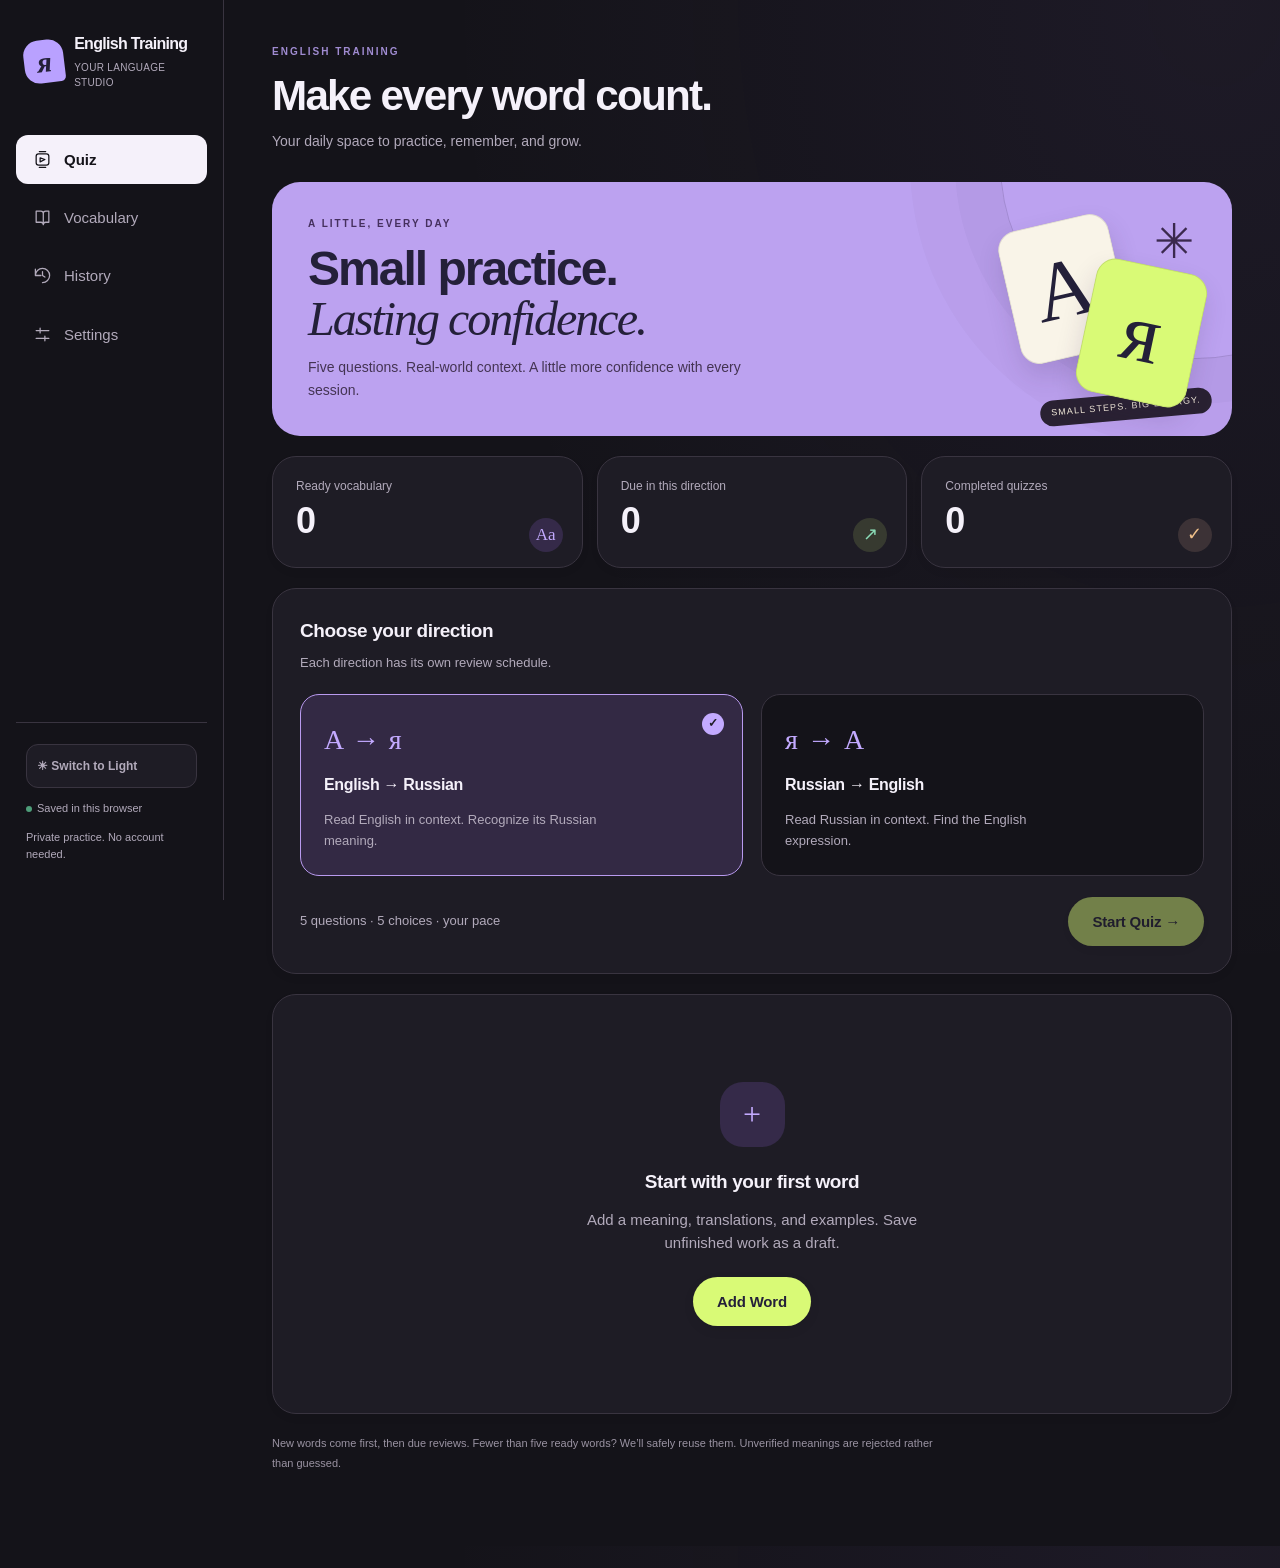
==== EnglishTraining.html @ c555d063 "Publish existing English Training app with supplied vocabulary pack" ====
<!doctype html>
<html lang="en" data-theme="dark"><head><meta charset="utf-8"><meta name="viewport" content="width=device-width,initial-scale=1">
<meta http-equiv="Content-Security-Policy" content="default-src 'none'; script-src 'unsafe-inline'; style-src 'unsafe-inline'; img-src data:; connect-src 'self'; base-uri 'none'; form-action 'none'">
<meta name="description" content="Private, offline English vocabulary practice with Russian translations, contextual quizzes, and spaced repetition.">
<title>English Training — Your daily vocabulary practice</title><style>:root{--blue:#4264dd;--blue-soft:#edf1ff;--ink:#1d293d;--muted:#6e7889;--line:#e6e9f0;--paper:#fff;--bg:#f6f7fb;--green:#267e5b;--orange:#a86321;--radius:18px;font:15px/1.55 -apple-system,BlinkMacSystemFont,"Segoe UI",sans-serif;color:var(--ink);color-scheme:light;--primary-bg:#4264dd;--primary-hover:#3454c9;--hover:#f0f2f9;--subtle:#f7f8fc;--selected:#f4f7ff;--word-selected:#f0f3ff;--direction-selected:#f7f9ff;--hero-start:#edf2ff;--hero-end:#f8f9ff;--hero-border:#dfe6fe;--field-border:#dce1ea;--focus:#7d98f0;--focus-ring:#91a6ff;--selection-border:#9caff6;--choice-border:#8ca3f5;--placeholder:#9ba2ae;--context:#566079;--info-bg:#f7f9ff;--info-text:#53617c;--info-border:#e4e9fa;--warn-bg:#fff8ee;--warn-text:#896638;--warn-border:#f5e6cd;--error-bg:#fff1ef;--error-text:#a64039;--error-border:#f3d4cf;--green-bg:#ebf6f0;--orange-bg:#fff3e6;--gray-bg:#f0f2f5;--correct-bg:#f1faf5;--correct-border:#9ccdb7;--progress-bg:#e7ebf6;--dialog-footer:#fcfcfe;--code-bg:#edf0f6;--danger:#b64b47;--toast-bg:#253552;--toast-text:#fff;--decorative:#4264dd0b;--feedback-green:#60a282;--feedback-orange:#dba264}*{box-sizing:border-box}body{margin:0;background:var(--bg)}button,input,textarea,select{font:inherit}button{cursor:pointer;border:1px solid var(--line);background:var(--paper);color:var(--ink);padding:9px 15px;border-radius:9px;font-weight:600;transition:background .15s,transform .15s}button:hover:not(:disabled){background:var(--hover)}button:active:not(:disabled){transform:translateY(1px)}button:disabled{opacity:.45;cursor:not-allowed}button:focus-visible,a:focus-visible{outline:3px solid var(--focus-ring);outline-offset:3px}.primary{background:var(--primary-bg);color:white;border-color:var(--primary-bg)}.primary:hover:not(:disabled){background:var(--primary-hover)}.quiet{border:0;background:transparent;color:var(--blue)}.danger{color:var(--danger)}.small{font-size:12px;padding:6px 10px}.app{display:grid;grid-template-columns:238px minmax(0,1fr);min-height:100vh}.sidebar{background:var(--paper);border-right:1px solid var(--line);padding:30px 18px 20px;display:flex;flex-direction:column;position:sticky;top:0;height:100vh}.brand{display:flex;gap:12px;align-items:center;margin:0 7px 38px}.logo{display:grid;place-items:center;color:white;background:linear-gradient(140deg,#6b8af3,#4264dd);width:43px;height:43px;border-radius:13px;font-size:23px;font-weight:700;box-shadow:0 5px 12px #4264dd22}.brand strong{font-size:15px;letter-spacing:-.3px}.brand small{display:block;color:var(--muted);font-size:11px;margin-top:3px}.nav{display:flex;flex-direction:column;gap:7px}.nav button{display:flex;gap:12px;align-items:center;border:0;text-align:left;background:transparent;font-weight:500;padding:12px 16px;color:var(--muted)}.nav button.active{background:var(--blue-soft);color:var(--blue);font-weight:650}.nav svg{width:19px;height:19px}.sidebar-foot{margin-top:auto;font-size:11px;color:var(--muted);padding:15px 10px;display:grid;gap:12px}.sidebar-foot .dot{display:inline-block;width:6px;height:6px;background:#4e9d79;border-radius:50%;margin-right:5px}main{padding:44px 48px 65px;max-width:1400px;width:100%;margin:auto}h1,h2,h3,p{margin:0}h1{font-size:32px;line-height:1.25;letter-spacing:-1.1px;font-weight:700}h2{font-size:19px;letter-spacing:-.4px}h3{font-size:15px}.eyebrow{color:var(--blue);font-size:10px;font-weight:750;letter-spacing:1.7px;text-transform:uppercase;margin-bottom:12px}.sub{color:var(--muted);margin-top:11px;max-width:690px;line-height:1.6}.heading{display:flex;justify-content:space-between;align-items:flex-start;gap:20px;margin-bottom:30px}.heading .primary{white-space:nowrap}.stack{display:grid;gap:23px}.card{background:var(--paper);border:1px solid var(--line);border-radius:var(--radius);padding:26px;box-shadow:0 2px 4px #17294d02}.hero{background:linear-gradient(120deg,var(--hero-start),var(--hero-end));border:1px solid var(--hero-border);padding:34px;border-radius:20px;position:relative;overflow:hidden}.hero .hero-text{max-width:590px}.hero .primary{margin-top:24px}.hero .decoration{position:absolute;right:30px;top:25px;font-size:110px;line-height:1;color:var(--decorative);font-weight:800;pointer-events:none}.stats{display:grid;grid-template-columns:repeat(3,1fr);gap:18px}.stat{padding:20px 24px}.stat .value{font-size:29px;font-weight:700;letter-spacing:-1px;margin-top:9px}.caption,.muted{color:var(--muted)}.caption{font-size:12px}.row{display:flex;align-items:center;gap:12px}.between{justify-content:space-between}.wrap{flex-wrap:wrap}.badge{font-size:10px;font-weight:700;letter-spacing:.25px;color:var(--blue);background:var(--blue-soft);padding:4px 9px;border-radius:20px;white-space:nowrap;display:inline-block}.badge.green{background:var(--green-bg);color:var(--green)}.badge.orange{background:var(--orange-bg);color:var(--orange)}.badge.gray{background:var(--gray-bg);color:var(--muted)}.directions{display:grid;grid-template-columns:1fr 1fr;gap:15px;margin:21px 0}.direction{padding:21px;text-align:left;border:1px solid var(--line);border-radius:12px;display:grid;gap:10px;font-weight:400}.direction.selected{border-color:var(--selection-border);background:var(--info-bg);box-shadow:0 0 0 1px #9caff633}.direction .glyph{font-size:24px;color:var(--blue)}.direction strong{font-size:15px}.direction .caption{line-height:1.6}.section-title{margin-bottom:17px}.footer-note{font-size:12px;color:var(--muted);line-height:1.8}.empty{padding:60px 25px;text-align:center;color:var(--muted)}.empty .glyph{display:grid;place-items:center;font-size:29px;background:var(--blue-soft);width:65px;height:65px;border-radius:20px;margin:0 auto 20px;color:var(--blue)}.empty h2{color:var(--ink);margin-bottom:12px}.empty p{max-width:380px;margin:auto}.empty button{margin-top:22px}.toolbar{display:flex;gap:12px;margin-bottom:20px}.toolbar input{flex:1;min-width:140px}input,textarea,select{color:var(--ink);border:1px solid var(--field-border);border-radius:8px;background:var(--paper);padding:10px 12px;outline:none}input:focus,textarea:focus,select:focus{border-color:var(--focus);box-shadow:0 0 0 3px #4264dd10}textarea{resize:vertical;min-height:80px;line-height:1.6;width:100%}input{min-width:0}input::placeholder,textarea::placeholder{color:var(--placeholder)}.library-layout{display:grid;grid-template-columns:minmax(230px,.85fr) minmax(0,1.2fr);gap:21px;align-items:start}.word-list{padding:7px;max-height:75vh;overflow-y:auto}.word-item{border:0;border-radius:10px;display:block;width:100%;padding:17px;text-align:left;font-weight:400;background:var(--paper);margin:3px 0}.word-item.selected{background:var(--word-selected)}.word-item:hover{background:var(--subtle)}.word-item strong{font-size:15px}.word-item .translation{font-size:13px;color:var(--muted);margin:6px 0}.word-item .caption{font-size:10px}.word-detail{display:grid;gap:21px}.detail-title{font-size:30px;letter-spacing:-.8px;line-height:1.3;margin:12px 0}.block{margin-top:17px}.label{font-size:10px;font-weight:750;letter-spacing:1.1px;color:var(--muted);text-transform:uppercase;margin-bottom:7px}.bilingual{display:grid;gap:7px}.bilingual+.bilingual{margin-top:18px;padding-top:18px;border-top:1px solid var(--line)}.learning{background:var(--bg);padding:17px;border-radius:10px;display:grid;gap:8px;margin-top:12px}.notice{padding:15px 18px;background:var(--info-bg);color:var(--info-text);border:1px solid var(--info-border);border-radius:10px;font-size:12px;line-height:1.7}.notice.warn{background:var(--warn-bg);border-color:var(--warn-border);color:var(--warn-text)}.notice.error{background:var(--error-bg);border-color:var(--error-border);color:var(--error-text)}#alert-region{margin-bottom:20px}#alert-region:empty{display:none}.error-actions{display:flex;gap:12px;margin-top:10px}.quiz-progress{height:5px;border-radius:10px;background:var(--progress-bg);overflow:hidden;margin:16px 0 24px}.quiz-progress span{display:block;height:100%;background:var(--blue)}.question .prompt{font-size:31px;line-height:1.35;font-weight:700;letter-spacing:-.5px;margin:15px 0}.question .context{font-size:18px;color:var(--context);line-height:1.7}.choices{display:grid;gap:11px}.choice{display:flex;gap:15px;align-items:center;padding:16px 18px;width:100%;text-align:left;font-weight:400;border-radius:12px}.choice .num{display:grid;place-items:center;width:28px;height:28px;border-radius:7px;background:var(--bg);color:var(--muted);font-size:11px;flex-shrink:0}.choice .check{margin-left:auto;color:var(--blue);font-weight:750}.choice.selected{border-color:var(--choice-border);background:var(--selected)}.choice.correct{border-color:var(--correct-border);background:var(--correct-bg)}.choice:disabled{opacity:1;cursor:default}.feedback{border-left:3px solid var(--feedback-green)}.feedback h2{color:var(--green)}.feedback.incorrect,.feedback.unknown{border-left-color:var(--feedback-orange)}.feedback.incorrect h2,.feedback.unknown h2{color:var(--orange)}.feedback-section{margin-top:19px}.feedback-section+.feedback-section{padding-top:17px;border-top:1px solid var(--line)}.feedback-label{font-size:19px;font-weight:650;margin-bottom:9px}.feedback-example{font-style:italic;color:var(--muted);margin-top:9px}.score{font-size:55px;color:var(--blue);font-weight:750;letter-spacing:-2px}.counts{display:grid;gap:8px;text-align:right}.history-list{display:grid;gap:13px}.history-item{text-align:left;padding:22px;background:var(--paper);border-radius:14px;font-weight:400}.history-item:hover{border-color:#bac9f7}.history-item .score-mini{font-size:24px;font-weight:700;color:var(--blue)}.review-choice{font-size:13px;padding:5px 0;color:var(--muted)}.review-choice.correct{color:var(--green);font-weight:600}.import-record{padding:17px 0;border-top:1px solid var(--line);display:grid;gap:7px}.import-record:first-of-type{margin-top:17px}.file-name{font-weight:600;font-size:13px;overflow-wrap:anywhere}.settings-grid{display:grid;gap:23px}details>summary{cursor:pointer;font-weight:600;list-style-position:outside;margin:5px 0}.meanings{display:grid;grid-template-columns:1fr 1fr;gap:12px;margin-top:16px;max-height:350px;overflow:auto}.meaning{padding:13px;background:var(--bg);border-radius:9px;font-size:12px}.meaning span{display:block;color:var(--muted);margin-top:5px}.guide{font-size:13px;color:var(--muted);line-height:1.85}.guide li+li{margin-top:9px}dialog{border:1px solid var(--line);border-radius:20px;padding:0;color:var(--ink);box-shadow:0 30px 100px #0f234e30;max-height:91vh;width:660px;max-width:94vw}dialog::backdrop{background:#1b294d55;backdrop-filter:blur(3px)}.dialog-head{padding:25px 28px 21px;border-bottom:1px solid var(--line)}.dialog-content{padding:24px 28px;max-height:62vh;overflow-y:auto;display:grid;gap:23px}.dialog-foot{padding:18px 28px;display:flex;gap:10px;justify-content:flex-end;border-top:1px solid var(--line);background:var(--dialog-footer)}.dialog-foot .cancel{margin-right:auto}label.field{display:grid;gap:9px;font-weight:600;font-size:13px}.fields{display:grid;gap:10px}.translation-field{display:flex;gap:10px}.translation-field input{flex:1}.example-fields{padding:17px;border:1px solid var(--line);border-radius:12px;display:grid;gap:12px}.example-fields textarea{min-height:62px}.file-input{position:absolute;width:1px;height:1px;overflow:hidden;opacity:0}.spinner{display:inline-block;width:13px;height:13px;border:2px solid #ccd5f5;border-top-color:var(--blue);border-radius:50%;animation:spin 1s linear infinite}@keyframes spin{to{transform:rotate(360deg)}}.toast{position:fixed;bottom:24px;right:24px;padding:14px 22px;color:var(--toast-text);background:var(--toast-bg);border-radius:12px;box-shadow:0 5px 30px #1d293d22;z-index:10;max-width:90vw}.hidden{display:none!important}.divider{height:1px;background:var(--line);margin:19px 0}code{background:var(--code-bg);padding:2px 5px;border-radius:4px;font-size:12px}.network-note{font-size:11px;opacity:.8}a{color:var(--blue)}.two-columns{display:grid;grid-template-columns:1fr 1fr;gap:13px}@media(min-width:1350px){main{padding:48px 65px}}@media(max-width:1000px){main{padding:30px 26px}.app{grid-template-columns:204px 1fr}.sidebar{padding:25px 12px}.brand{gap:8px;margin-left:0}.brand strong{font-size:13px}.library-layout{grid-template-columns:1fr}.word-list{max-height:330px}.stats{gap:10px}.stat{padding:17px}.directions{grid-template-columns:1fr}.hero .decoration{display:none}}@media(max-width:650px){.app{display:block}.sidebar{position:sticky;top:0;height:auto;border-right:0;border-bottom:1px solid var(--line);z-index:4;padding:12px 15px}.brand{margin:0 0 10px}.brand small,.sidebar-foot{display:none}.logo{width:31px;height:31px;font-size:19px;border-radius:9px}.brand strong{font-size:14px}.nav{flex-direction:row;justify-content:space-between;gap:4px}.nav button{padding:8px 10px;font-size:11px;gap:6px}.nav svg{width:15px;height:15px}main{padding:26px 18px 45px}h1{font-size:27px}.heading{flex-wrap:wrap;gap:15px}.card{padding:20px}.hero{padding:24px}.stats{grid-template-columns:1fr 1fr}.stats .stat:last-child{grid-column:1/-1}.toolbar{flex-wrap:wrap}.toolbar input{flex-basis:100%}.toolbar select{flex:1}.meanings,.two-columns{grid-template-columns:1fr}.question .prompt{font-size:27px}.row.wrap-mobile{flex-wrap:wrap}.dialog-foot{padding:15px}.dialog-head,.dialog-content{padding:20px}.direction{padding:17px}.score{font-size:46px}}@media(prefers-reduced-motion:reduce){*{transition:none!important;animation:none!important}}

/* Appearance settings: native controls and all semantic surfaces follow the same palette. */
:root[data-theme="dark"]{--blue:#a4baff;--blue-soft:#253552;--ink:#e6ecf6;--muted:#a7b4c9;--line:#334158;--paper:#1a2434;--bg:#111824;--green:#8bdbb6;--orange:#f0c18b;--primary-bg:#4963cf;--primary-hover:#3e55bc;--hover:#27364c;--subtle:#202e43;--selected:#26395e;--word-selected:#26395e;--direction-selected:#22334e;--hero-start:#1c2d49;--hero-end:#192438;--hero-border:#384d6c;--field-border:#41516b;--focus:#a4baff;--focus-ring:#b4c7ff;--selection-border:#8ba5e9;--choice-border:#8ba5e9;--placeholder:#9daac0;--context:#bdc9dd;--info-bg:#1e2e47;--info-text:#c4d1e8;--info-border:#3c5070;--warn-bg:#372d20;--warn-text:#f0cd98;--warn-border:#6b573a;--error-bg:#3b252a;--error-text:#ffbbb3;--error-border:#77505a;--green-bg:#193a31;--orange-bg:#3c2d1d;--gray-bg:#2b3546;--correct-bg:#1b392f;--correct-border:#5da585;--progress-bg:#2b3850;--dialog-footer:#172131;--code-bg:#2b3850;--danger:#ffb1ab;--toast-bg:#dce7ff;--toast-text:#18223b;--decorative:#a4baff16;--feedback-green:#8bdbb6;--feedback-orange:#f0c18b;color-scheme:dark}
@media(prefers-color-scheme:dark){:root[data-theme="system"]{--blue:#a4baff;--blue-soft:#253552;--ink:#e6ecf6;--muted:#a7b4c9;--line:#334158;--paper:#1a2434;--bg:#111824;--green:#8bdbb6;--orange:#f0c18b;--primary-bg:#4963cf;--primary-hover:#3e55bc;--hover:#27364c;--subtle:#202e43;--selected:#26395e;--word-selected:#26395e;--direction-selected:#22334e;--hero-start:#1c2d49;--hero-end:#192438;--hero-border:#384d6c;--field-border:#41516b;--focus:#a4baff;--focus-ring:#b4c7ff;--selection-border:#8ba5e9;--choice-border:#8ba5e9;--placeholder:#9daac0;--context:#bdc9dd;--info-bg:#1e2e47;--info-text:#c4d1e8;--info-border:#3c5070;--warn-bg:#372d20;--warn-text:#f0cd98;--warn-border:#6b573a;--error-bg:#3b252a;--error-text:#ffbbb3;--error-border:#77505a;--green-bg:#193a31;--orange-bg:#3c2d1d;--gray-bg:#2b3546;--correct-bg:#1b392f;--correct-border:#5da585;--progress-bg:#2b3850;--dialog-footer:#172131;--code-bg:#2b3850;--danger:#ffb1ab;--toast-bg:#dce7ff;--toast-text:#18223b;--decorative:#a4baff16;--feedback-green:#8bdbb6;--feedback-orange:#f0c18b;color-scheme:dark}}
.theme-controls{display:flex;gap:7px;align-items:center;flex-wrap:wrap}.theme-controls button{font-size:12px;padding:8px 13px}.theme-controls button[aria-pressed="true"]{background:var(--blue-soft);color:var(--blue);border-color:var(--selection-border)}#theme-toggle{display:flex;align-items:center;gap:8px;text-align:left;padding:9px 10px;color:var(--muted);font-size:12px}@media(max-width:650px){.sidebar-foot{display:flex;padding:8px 0 0;align-items:center;justify-content:space-between;gap:8px}.sidebar-foot>span{display:none}.sidebar-foot #resume-side{font-size:11px;padding:5px}.sidebar-foot #theme-toggle{font-size:11px;padding:5px 9px}}
dialog{background:var(--paper)}

/* Focused practice layout and accessible interaction refinements. */
main{max-width:1240px}button{min-height:44px}.small{min-height:36px}.caption{font-size:13px}.eyebrow,.label{font-size:11px}.heading{margin-bottom:28px}.card{box-shadow:0 6px 24px #00000008}.nav button{border-radius:12px}.nav button.active{box-shadow:inset 3px 0 var(--blue)}.hero{padding:28px 32px}.direction{position:relative;min-height:155px}.direction.selected::after{content:'✓';position:absolute;right:18px;top:18px;width:26px;height:26px;border-radius:50%;display:grid;place-items:center;background:var(--blue-soft);color:var(--blue);font-weight:700}.direction:hover:not(:disabled),.choice:hover:not(:disabled){border-color:var(--selection-border)}.question{padding:30px}.question .prompt{font-size:clamp(28px,3.2vw,40px);overflow-wrap:anywhere}.question .context{border-left:3px solid var(--line);padding-left:18px;margin-top:18px}.quiz-progress{height:8px}.quiz-progress span{transition:width .2s ease}.choice{min-height:62px}.choice.selected{box-shadow:inset 3px 0 var(--blue)}.choice.correct{box-shadow:inset 3px 0 var(--green)}.choice.wrong{border-color:var(--error-border);background:var(--error-bg);box-shadow:inset 3px 0 var(--danger)}.choice.wrong .check{color:var(--danger)}.choice[data-id="unknown"]{border-style:dashed;color:var(--muted);min-height:48px}.quiz-actions{position:sticky;bottom:16px;z-index:3;background:var(--paper);border:1px solid var(--line);border-radius:14px;padding:16px 20px;box-shadow:0 8px 28px #00000018;gap:16px}.quiz-actions .primary{min-width:155px}.keyboard-hint{font-size:12px;color:var(--muted);margin-top:5px}kbd{font:inherit;font-size:11px;border:1px solid var(--line);border-bottom-width:2px;border-radius:4px;padding:1px 5px;background:var(--bg)}.word-list{scrollbar-gutter:stable}.word-item.selected{box-shadow:inset 3px 0 var(--blue)}.word-item strong,.translation,.feedback-label{overflow-wrap:anywhere}.toolbar input{min-height:46px}.feedback{scroll-margin:24px}.feedback h2{font-size:21px}.feedback-example{line-height:1.8}dialog{overscroll-behavior:contain}.dialog-content{scrollbar-gutter:stable}.history-item{min-height:125px}
@media(min-width:1001px){.library-layout>div:last-child{position:sticky;top:24px}.directions{gap:18px}}
@media(max-width:650px){main{padding:24px 16px 36px}.sidebar{background:var(--paper)}.nav button{min-height:44px;flex:1;justify-content:center}.nav button.active{box-shadow:inset 0 -3px var(--blue)}.hero{padding:24px}.question{padding:23px}.question .context{font-size:16px}.quiz-actions{bottom:8px;padding:13px;flex-wrap:wrap}.quiz-actions>span{flex:1;min-width:130px}.quiz-actions .primary{min-width:130px;flex:1}.keyboard-hint{display:none}.choice{padding:15px 13px;gap:11px}.stats{grid-template-columns:repeat(3,minmax(0,1fr));gap:8px}.stats .stat:last-child{grid-column:auto}.stat{padding:14px 10px}.stat .caption{font-size:11px}.stat .value{font-size:25px}.dialog-foot{flex-wrap:wrap}.dialog-foot button{flex:1;white-space:nowrap}.heading .primary{width:100%}}
@media(prefers-reduced-motion:reduce){.quiz-progress span{transition:none}}

/* Language studio — expressive typography, tactile cards, restrained motion. */
:root{--studio-accent:#d9fa76;--studio-violet:#b9a1ff;--studio-peach:#ffc4a3;--studio-ink:#242039;--radius:24px;--blue:#6741c4;--blue-soft:#eee8ff;--bg:#f4f1eb;--paper:#fffcf7;--line:#e0dbd2;--primary-bg:#6842c7;--primary-hover:#5633ad;--focus-ring:#8661d6;--hover:#eee9f4;--selected:#eee6ff;--word-selected:#eee6ff;--choice-border:#8862db;--selection-border:#8862db;--hero-border:#c6b1fb;--hero-start:#cdb7ff;--hero-end:#bea1f3;--ink:#272334;--muted:#716c7c}
:root[data-theme="dark"]{--bg:#141319;--paper:#1e1c25;--ink:#f5f1fa;--muted:#b2aabb;--line:#393440;--blue:#c3aaff;--blue-soft:#352a49;--primary-bg:#d9fa76;--primary-hover:#e4ff99;--hover:#2b2635;--selected:#332944;--word-selected:#332944;--choice-border:#c3aaff;--selection-border:#b99aef;--hero-border:#bd9df5;--field-border:#4a4256;--focus:#cfb8ff;--focus-ring:#c3aaff;--info-bg:#2a2535;--info-text:#d4c9e7;--info-border:#483b60;--subtle:#29242f;--progress-bg:#37303f;--dialog-footer:#19161f;--gray-bg:#302a38;--context:#d0c6da;--code-bg:#332c3e}
@media(prefers-color-scheme:dark){:root[data-theme="system"]{--bg:#141319;--paper:#1e1c25;--ink:#f5f1fa;--muted:#b2aabb;--line:#393440;--blue:#c3aaff;--blue-soft:#352a49;--primary-bg:#d9fa76;--primary-hover:#e4ff99;--hover:#2b2635;--selected:#332944;--word-selected:#332944;--choice-border:#c3aaff;--selection-border:#b99aef;--field-border:#4a4256;--focus:#cfb8ff;--focus-ring:#c3aaff;--info-bg:#2a2535;--info-text:#d4c9e7;--info-border:#483b60;--subtle:#29242f;--progress-bg:#37303f;--dialog-footer:#19161f;--gray-bg:#302a38;--context:#d0c6da;--code-bg:#332c3e}}
body{background:radial-gradient(ellipse at 95% 0%,#a078e211,transparent 45%),var(--bg);-webkit-font-smoothing:antialiased}::selection{background:#bba0ff;color:#21172f}.app{grid-template-columns:224px minmax(0,1fr)}main{max-width:1260px;padding:44px 48px 72px}.sidebar{background:var(--bg);padding:32px 16px 22px;border-color:var(--line)}.brand{margin:0 8px 44px;gap:10px}.brand strong{font-size:16px;letter-spacing:-.7px}.brand small{font-size:10px;letter-spacing:.3px}.logo{background:var(--studio-violet);color:var(--studio-ink);border-radius:15px 15px 5px 15px;box-shadow:none;font-family:Georgia,serif;font-style:italic;font-size:29px;transform:rotate(-7deg)}.nav{gap:9px}.nav button{border-radius:14px;padding:13px 17px;transition:background .18s,color .18s}.nav button.active{background:var(--ink);color:var(--bg);box-shadow:none}.nav button svg{stroke-width:1.6}.sidebar-foot{border-top:1px solid var(--line);padding-top:21px}.heading{align-items:center;margin-bottom:30px}.heading .eyebrow{letter-spacing:2px;font-size:10px;opacity:.8}.heading h1{font-size:clamp(30px,3.3vw,44px);font-weight:680;letter-spacing:-1.8px;line-height:1.12}.heading .sub{font-size:14px;max-width:580px}.stack{gap:20px}.card{border-radius:24px;padding:27px;box-shadow:0 4px 15px #00000005}.primary{border:0;border-radius:100px;padding:13px 24px;box-shadow:0 4px 12px #00000012;font-weight:750;letter-spacing:-.2px;transition:transform .18s,background .18s,box-shadow .18s}.primary:hover:not(:disabled){transform:translateY(-2px);box-shadow:0 8px 20px #00000020}.primary:active:not(:disabled){transform:translateY(0)}:root[data-theme="dark"] .primary{color:var(--studio-ink)}@media(prefers-color-scheme:dark){:root[data-theme="system"] .primary{color:var(--studio-ink)}}button:not(.primary){border-radius:12px}.hero{isolation:isolate;background:#bca2f0;color:var(--studio-ink);border:0;border-radius:28px;padding:34px 36px;min-height:254px;display:flex;align-items:center;overflow:hidden}.hero::before{content:'';position:absolute;width:390px;height:390px;right:-160px;top:-215px;border:1px solid #32224430;border-radius:50%;box-shadow:0 0 0 45px #32224408,0 0 0 90px #32224406;z-index:-1}.hero .hero-text{max-width:66%;position:relative;z-index:2}.hero .eyebrow{color:#45305e;font-size:10px;letter-spacing:2px}.hero h2{font-size:clamp(30px,3.8vw,48px)!important;line-height:1.05!important;letter-spacing:-2px;font-weight:650}.hero h2 em{font-family:Georgia,'Times New Roman',serif;font-weight:400}.hero .sub{color:#443453;font-size:14px;line-height:1.65;max-width:440px}.hero-art{position:absolute;right:34px;top:50%;width:190px;height:190px;transform:translateY(-50%);pointer-events:none;z-index:1}.letter-tile{display:grid;place-items:center;position:absolute;width:113px;height:136px;border-radius:20px;border:1px solid #29233220;box-shadow:0 12px 24px #39204b25;font-size:84px;line-height:1;font-family:Georgia,serif}.letter-tile.first{background:#f9f4e8;left:0;top:7px;transform:rotate(-13deg)}.letter-tile.second{background:var(--studio-accent);right:0;bottom:3px;transform:rotate(12deg)}.studio-spark{position:absolute;right:4px;top:-9px;font-size:48px;color:#3b294e}.hero-stamp{position:absolute;bottom:16px;right:20px;background:#292132;color:#f5eddc;border-radius:30px;padding:6px 11px;font-size:9px;letter-spacing:1.1px;transform:rotate(-5deg)}.stats{gap:14px}.stat{position:relative;padding:20px 23px;overflow:hidden;min-height:112px}.stat::after{position:absolute;right:19px;bottom:15px;width:34px;height:34px;border-radius:50%;display:grid;place-items:center;font-size:18px;background:var(--blue-soft);color:var(--blue)}.stat:nth-child(1)::after{content:'Aa';font-family:Georgia,serif;font-size:17px}.stat:nth-child(2)::after{content:'↗';background:#d9fa7622;color:var(--green)}.stat:nth-child(3)::after{content:'✓';background:#ffc4a322;color:var(--orange)}.stat .caption{font-size:12px}.stat .value{font-size:36px;letter-spacing:-1.7px;margin-top:7px;line-height:1}.direction{border-radius:19px!important;background:var(--bg);padding:23px;gap:12px;transition:border-color .18s,background .18s,transform .18s}.direction:hover:not(:disabled){transform:translateY(-2px)}.direction.selected{background:var(--selected);border-color:var(--selection-border);box-shadow:none}.direction .glyph{font-size:28px;letter-spacing:1px;font-family:Georgia,serif}.direction strong{font-size:16px;letter-spacing:-.35px}.direction .caption{font-size:13px;max-width:300px}.direction.selected::after{border-radius:50%;background:var(--blue);color:var(--paper);width:22px;height:22px;font-size:12px}.badge{padding:5px 10px;font-size:10px;letter-spacing:.3px}.question{background:radial-gradient(ellipse at top right,#a478e514,transparent 60%),var(--paper);padding:34px}.question .prompt{font-size:clamp(32px,4vw,48px);letter-spacing:-1.4px}.question .context{font-family:Georgia,'Times New Roman',serif;font-style:italic;font-size:21px;font-weight:400;line-height:1.65;border-left:2px solid var(--blue);padding-left:20px}.choices{gap:10px}.choice{border-radius:17px!important;min-height:65px;padding:15px 19px;font-size:16px}.choice .num{background:var(--bg);border:1px solid var(--line);width:30px;height:30px;border-radius:9px;font-size:12px}.choice.selected .num{background:var(--blue);border-color:transparent;color:var(--paper)}.quiz-progress{height:6px;background:var(--line)}.quiz-progress span{background:var(--studio-violet);border-radius:10px}.quiz-actions{border-radius:20px;background:var(--paper);box-shadow:0 10px 40px #00000026;padding:17px 22px}.feedback{border-radius:20px}.feedback-label{font-size:23px;letter-spacing:-.5px}.feedback-example{font-family:Georgia,serif;font-size:17px}.score{font-size:70px;color:var(--blue);font-weight:650}.toolbar{background:var(--paper);border:1px solid var(--line);border-radius:18px;padding:8px;gap:8px}.toolbar input{border:0;background:transparent;padding-left:15px}.toolbar select{border:0;background:var(--bg);border-radius:11px}.toolbar button{background:var(--bg)}input,textarea,select{border-radius:11px}.word-list{padding:8px}.word-item{border-radius:15px!important;padding:17px 18px;margin:4px 0}.detail-title{font-size:38px;font-weight:650;letter-spacing:-1.3px}.bilingual .muted{font-family:Georgia,serif;font-style:italic}.learning{border-radius:15px}.history-item{border-radius:21px!important;padding:25px}.history-item .score-mini{font-size:33px;letter-spacing:-1px}.settings-grid{gap:18px}.notice{border-radius:14px}.meaning{border-radius:13px}dialog{border-radius:26px;box-shadow:0 30px 100px #00000055}.dialog-head{padding:27px 29px}.dialog-head h2{font-size:25px;letter-spacing:-.8px}.dialog-foot{border-radius:0 0 26px 26px}.empty .glyph{border-radius:23px;font-family:Georgia,serif;font-size:32px}.toast{border-radius:18px}.footer-note{font-size:11px;opacity:.85;max-width:680px}
@media(min-width:1350px){main{padding:48px 60px 80px}}
@media(max-width:1000px){.app{grid-template-columns:190px minmax(0,1fr)}main{padding:30px 25px 60px}.brand strong{font-size:13px}.sidebar{padding:28px 12px}.hero-art{right:20px;transform:translateY(-50%) scale(.8);transform-origin:right center}.hero{padding:30px;min-height:240px}.hero .hero-text{max-width:68%}.directions{grid-template-columns:1fr 1fr}.direction{padding:18px}.direction strong{font-size:14px}}
@media(max-width:650px){.app{display:block}.sidebar{padding:12px 16px 9px;background:var(--bg);border-bottom:1px solid var(--line)}.brand{margin:0 0 9px}.brand strong{font-size:15px}.logo{font-size:23px}.nav{gap:5px}.nav button{padding:10px 6px;border-radius:11px;gap:6px;font-size:11px}.nav button.active{box-shadow:none}.sidebar-foot{border:0;padding:6px 0 0}main{padding:26px 16px 40px}.heading h1{font-size:32px;letter-spacing:-1.1px}.heading .sub{font-size:13px}.hero{border-radius:23px;padding:27px 24px;min-height:260px;align-items:flex-start}.hero .hero-text{max-width:100%;padding-right:0}.hero h2{font-size:36px!important;letter-spacing:-1.4px}.hero .sub{font-size:12px;max-width:70%;margin-top:16px}.hero-art{display:block;right:9px;top:auto;bottom:4px;transform:scale(.48);transform-origin:right bottom}.hero-stamp{display:none}.hero .eyebrow{font-size:9px}.stat{padding:17px 11px;min-height:116px;border-radius:19px}.stat .caption{font-size:10px;max-width:75px;min-height:30px;line-height:1.4}.stat .value{font-size:30px}.stat::after{width:23px;height:23px;right:9px;bottom:12px;font-size:13px}.stat:nth-child(1)::after{font-size:11px}.card{padding:22px;border-radius:22px}.directions{grid-template-columns:1fr;gap:10px}.direction{min-height:120px;padding:19px;gap:7px}.direction .glyph{font-size:24px}.direction strong{font-size:16px}.direction .caption{max-width:none}.question .context{font-size:18px}.choice{font-size:15px;min-height:62px;padding:14px}.quiz-actions{padding:14px;border-radius:18px}.quiz-actions .primary{font-size:14px}.word-list{padding:7px}.toolbar{padding:7px;border-radius:16px}.detail-title{font-size:33px}.question .prompt{font-size:34px}.history-item{padding:20px}.card.stat{padding:17px 11px}.footer-note{font-size:11px}}
@media(prefers-reduced-motion:reduce){.primary:hover:not(:disabled),.direction:hover:not(:disabled){transform:none}}
</style></head>
<body><div class="app"><aside class="sidebar" aria-label="Main navigation"><div class="brand"><div class="logo" aria-hidden="true">я</div><div><strong>English Training</strong><small>YOUR LANGUAGE STUDIO</small></div></div><nav class="nav" aria-label="Learning pages"><button type="button" data-route="quiz"><svg viewBox="0 0 24 24" fill="none" stroke="currentColor" stroke-width="1.7" stroke-linecap="round" stroke-linejoin="round" aria-hidden="true"><rect x="4" y="5" width="16" height="14" rx="3"/><path d="M8 2h8M8 22h8M9 10l6 2-6 3z"/></svg><span>Quiz</span></button><button type="button" data-route="vocabulary"><svg viewBox="0 0 24 24" fill="none" stroke="currentColor" stroke-width="1.7" stroke-linecap="round" stroke-linejoin="round" aria-hidden="true"><path d="M4 4h6a3 3 0 013 3v14a3 3 0 00-3-3H4zm16 0h-4a3 3 0 00-3 3v14a3 3 0 013-3h4z"/></svg><span>Vocabulary</span></button><button type="button" data-route="history"><svg viewBox="0 0 24 24" fill="none" stroke="currentColor" stroke-width="1.7" stroke-linecap="round" stroke-linejoin="round" aria-hidden="true"><path d="M3 12a9 9 0 119 9M3 4v8h7M12 7v5l3 2"/></svg><span>History</span></button><button type="button" data-route="settings"><svg viewBox="0 0 24 24" fill="none" stroke="currentColor" stroke-width="1.7" stroke-linecap="round" stroke-linejoin="round" aria-hidden="true"><path d="M4 7h16M4 17h16M9 4v6M15 14v6"/></svg><span>Settings</span></button></nav><div class="sidebar-foot"><button type="button" id="theme-toggle" data-action="toggle-theme" aria-label="Switch to light mode">☀ Switch to Light</button><button type="button" id="resume-side" class="quiet hidden" data-action="resume">↗ Resume Quiz</button><span><span class="dot"></span><span id="storage-label">Checking storage…</span></span><span>Private practice. No account needed.</span></div></aside><main id="main"><div id="alert-region"></div><div id="page"></div></main></div>
<dialog id="editor-dialog" aria-labelledby="editor-title"></dialog>
<dialog id="discard-dialog" aria-labelledby="discard-title"><div class="dialog-head"><h2 id="discard-title">Discard unsaved changes?</h2><p class="sub">Your changes have not been saved.</p></div><div class="dialog-foot"><button type="button" data-action="discard-cancel">Keep Editing</button><button type="button" class="danger" data-action="discard-confirm">Discard Changes</button></div></dialog>
<dialog id="delete-dialog" aria-labelledby="delete-title"><div class="dialog-head"><h2 id="delete-title">Delete this word?</h2><p id="delete-description" class="sub"></p></div><div class="dialog-foot"><button type="button" data-action="delete-cancel">Cancel</button><button type="button" class="danger" id="delete-confirm" data-action="delete-confirm">Delete Word</button></div></dialog>
<input type="file" id="json-files" class="file-input" accept=".json,application/json" multiple aria-label="Import vocabulary JSON files">
<div id="toast" class="toast hidden" role="status" aria-live="polite"></div><noscript><p style="padding:30px">Enable JavaScript in your browser to use English Training.</p></noscript><script>globalThis.TRAINING_DICTIONARY = [
  {
    "id": "attempt",
    "family": "action",
    "aliases": [
      "attempt",
      "try",
      "make an attempt"
    ],
    "content": {
      "english_term": "attempt",
      "russian_translations": [
        "пытаться",
        "предпринимать попытку",
        "попытка"
      ],
      "explanation_en": "To try to do something, especially something difficult.",
      "explanation_ru": "Пробовать или прилагать усилия для выполнения действия.",
      "examples": [
        {
          "en": "I will attempt to solve the problem.",
          "ru": "Я попытаюсь решить эту проблему."
        }
      ]
    },
    "conflicts": [],
    "partOfSpeech": "verb"
  },
  {
    "id": "achieve",
    "family": "action",
    "aliases": [
      "achieve",
      "accomplish",
      "attain"
    ],
    "content": {
      "english_term": "achieve",
      "russian_translations": [
        "достигать",
        "достичь"
      ],
      "explanation_en": "To successfully reach a goal through effort.",
      "explanation_ru": "Успешно достичь цели благодаря усилиям.",
      "examples": [
        {
          "en": "She worked hard to achieve her goal.",
          "ru": "Она усердно работала, чтобы достичь своей цели."
        }
      ]
    },
    "conflicts": [],
    "partOfSpeech": "verb"
  },
  {
    "id": "avoid",
    "family": "action",
    "aliases": [
      "avoid",
      "shun"
    ],
    "content": {
      "english_term": "avoid",
      "russian_translations": [
        "избегать",
        "избежать"
      ],
      "explanation_en": "To keep away from something or prevent it from happening.",
      "explanation_ru": "Держаться в стороне от чего-либо или предотвращать это.",
      "examples": [
        {
          "en": "We avoid this busy road.",
          "ru": "Мы избегаем этой оживлённой дороги."
        }
      ]
    },
    "conflicts": [],
    "partOfSpeech": "verb"
  },
  {
    "id": "improve",
    "family": "action",
    "aliases": [
      "improve",
      "enhance"
    ],
    "content": {
      "english_term": "improve",
      "russian_translations": [
        "улучшать",
        "улучшаться",
        "улучшить"
      ],
      "explanation_en": "To make something better or become better.",
      "explanation_ru": "Делать что-либо лучше или становиться лучше.",
      "examples": [
        {
          "en": "Practice will improve your skills.",
          "ru": "Практика улучшит ваши навыки."
        }
      ]
    },
    "conflicts": [],
    "partOfSpeech": "verb"
  },
  {
    "id": "remember",
    "family": "memory",
    "aliases": [
      "remember",
      "recall"
    ],
    "content": {
      "english_term": "remember",
      "russian_translations": [
        "помнить",
        "вспоминать"
      ],
      "explanation_en": "To keep or bring information back into your mind.",
      "explanation_ru": "Сохранять сведения в памяти или вспоминать их.",
      "examples": [
        {
          "en": "I remember your name.",
          "ru": "Я помню ваше имя."
        }
      ]
    },
    "conflicts": [],
    "partOfSpeech": "verb"
  },
  {
    "id": "forget",
    "family": "memory",
    "aliases": [
      "forget"
    ],
    "content": {
      "english_term": "forget",
      "russian_translations": [
        "забывать",
        "забыть"
      ],
      "explanation_en": "To fail to remember something.",
      "explanation_ru": "Не суметь вспомнить что-либо.",
      "examples": [
        {
          "en": "Do not forget your keys.",
          "ru": "Не забудьте свои ключи."
        }
      ]
    },
    "conflicts": [],
    "partOfSpeech": "verb"
  },
  {
    "id": "borrow",
    "family": "transfer",
    "aliases": [
      "borrow"
    ],
    "content": {
      "english_term": "borrow",
      "russian_translations": [
        "брать взаймы",
        "одалживать у кого-либо",
        "занимать"
      ],
      "explanation_en": "To receive something temporarily and return it later.",
      "explanation_ru": "Временно брать что-либо с обязательством вернуть.",
      "examples": [
        {
          "en": "May I borrow your pen?",
          "ru": "Можно одолжить у вас ручку?"
        }
      ]
    },
    "conflicts": [],
    "partOfSpeech": "verb"
  },
  {
    "id": "lend",
    "family": "transfer",
    "aliases": [
      "lend"
    ],
    "content": {
      "english_term": "lend",
      "russian_translations": [
        "давать взаймы",
        "одалживать кому-либо"
      ],
      "explanation_en": "To give something temporarily, expecting it back.",
      "explanation_ru": "Временно давать что-либо с ожиданием возврата.",
      "examples": [
        {
          "en": "I can lend you my pen.",
          "ru": "Я могу дать вам свою ручку на время."
        }
      ]
    },
    "conflicts": [],
    "partOfSpeech": "verb"
  },
  {
    "id": "purchase",
    "family": "transfer",
    "aliases": [
      "purchase",
      "buy"
    ],
    "content": {
      "english_term": "purchase",
      "russian_translations": [
        "покупать",
        "покупка",
        "купить"
      ],
      "explanation_en": "To obtain something by paying for it.",
      "explanation_ru": "Приобретать что-либо за деньги.",
      "examples": [
        {
          "en": "They will purchase a new table.",
          "ru": "Они купят новый стол."
        }
      ]
    },
    "conflicts": [],
    "partOfSpeech": "verb"
  },
  {
    "id": "sell",
    "family": "transfer",
    "aliases": [
      "sell"
    ],
    "content": {
      "english_term": "sell",
      "russian_translations": [
        "продавать",
        "продать"
      ],
      "explanation_en": "To give something to someone in exchange for money.",
      "explanation_ru": "Передавать что-либо другому за деньги.",
      "examples": [
        {
          "en": "They sell fresh bread here.",
          "ru": "Здесь продают свежий хлеб."
        }
      ]
    },
    "conflicts": [],
    "partOfSpeech": "verb"
  },
  {
    "id": "arrive",
    "family": "movement",
    "aliases": [
      "arrive",
      "reach a destination"
    ],
    "content": {
      "english_term": "arrive",
      "russian_translations": [
        "прибывать",
        "прибыть",
        "приезжать"
      ],
      "explanation_en": "To reach a place at the end of a journey.",
      "explanation_ru": "Добраться до места в конце пути.",
      "examples": [
        {
          "en": "We arrive at noon.",
          "ru": "Мы прибываем в полдень."
        }
      ]
    },
    "conflicts": [],
    "partOfSpeech": "verb"
  },
  {
    "id": "depart",
    "family": "movement",
    "aliases": [
      "depart",
      "leave"
    ],
    "content": {
      "english_term": "depart",
      "russian_translations": [
        "уезжать",
        "отправляться",
        "отбывать"
      ],
      "explanation_en": "To leave a place, especially to start a journey.",
      "explanation_ru": "Покидать место, особенно отправляясь в путь.",
      "examples": [
        {
          "en": "The train will depart soon.",
          "ru": "Поезд скоро отправится."
        }
      ]
    },
    "conflicts": [],
    "partOfSpeech": "verb"
  },
  {
    "id": "enter",
    "family": "movement",
    "aliases": [
      "enter",
      "go in"
    ],
    "content": {
      "english_term": "enter",
      "russian_translations": [
        "входить",
        "войти"
      ],
      "explanation_en": "To go into a place.",
      "explanation_ru": "Перемещаться внутрь какого-либо места.",
      "examples": [
        {
          "en": "Please enter the room quietly.",
          "ru": "Пожалуйста, войдите в комнату тихо."
        }
      ]
    },
    "conflicts": [],
    "partOfSpeech": "verb"
  },
  {
    "id": "return",
    "family": "movement",
    "aliases": [
      "return",
      "come back",
      "go back"
    ],
    "content": {
      "english_term": "return",
      "russian_translations": [
        "возвращаться",
        "вернуться",
        "возвращать"
      ],
      "explanation_en": "To come or go back to a place.",
      "explanation_ru": "Приходить или отправляться обратно.",
      "examples": [
        {
          "en": "We will return home tomorrow.",
          "ru": "Мы вернёмся домой завтра."
        }
      ]
    },
    "conflicts": [],
    "partOfSpeech": "verb"
  },
  {
    "id": "increase",
    "family": "change",
    "aliases": [
      "increase",
      "grow"
    ],
    "content": {
      "english_term": "increase",
      "russian_translations": [
        "увеличивать",
        "увеличиваться",
        "увеличение"
      ],
      "explanation_en": "To become greater in size, number, or amount.",
      "explanation_ru": "Становиться больше по размеру, числу или количеству.",
      "examples": [
        {
          "en": "Prices may increase next month.",
          "ru": "Цены могут увеличиться в следующем месяце."
        }
      ]
    },
    "conflicts": [],
    "partOfSpeech": "verb"
  },
  {
    "id": "decrease",
    "family": "change",
    "aliases": [
      "decrease",
      "reduce",
      "diminish"
    ],
    "content": {
      "english_term": "decrease",
      "russian_translations": [
        "уменьшать",
        "уменьшаться",
        "уменьшение"
      ],
      "explanation_en": "To become smaller in size, number, or amount.",
      "explanation_ru": "Становиться меньше по размеру, числу или количеству.",
      "examples": [
        {
          "en": "The noise began to decrease.",
          "ru": "Шум начал уменьшаться."
        }
      ]
    },
    "conflicts": [],
    "partOfSpeech": "verb"
  },
  {
    "id": "begin",
    "family": "change",
    "aliases": [
      "begin",
      "start"
    ],
    "content": {
      "english_term": "begin",
      "russian_translations": [
        "начинать",
        "начинаться",
        "начать"
      ],
      "explanation_en": "To start doing something or start happening.",
      "explanation_ru": "Приступать к действию или начинать происходить.",
      "examples": [
        {
          "en": "The lesson will begin at nine.",
          "ru": "Урок начнётся в девять."
        }
      ]
    },
    "conflicts": [],
    "partOfSpeech": "verb"
  },
  {
    "id": "finish",
    "family": "change",
    "aliases": [
      "finish",
      "complete",
      "end"
    ],
    "content": {
      "english_term": "finish",
      "russian_translations": [
        "заканчивать",
        "закончить",
        "завершать"
      ],
      "explanation_en": "To bring an activity to an end.",
      "explanation_ru": "Доводить действие до конца.",
      "examples": [
        {
          "en": "Please finish your work today.",
          "ru": "Пожалуйста, закончите свою работу сегодня."
        }
      ]
    },
    "conflicts": [],
    "partOfSpeech": "verb"
  },
  {
    "id": "explain",
    "family": "communication",
    "aliases": [
      "explain",
      "clarify"
    ],
    "content": {
      "english_term": "explain",
      "russian_translations": [
        "объяснять",
        "объяснить"
      ],
      "explanation_en": "To make something clear by giving details.",
      "explanation_ru": "Делать что-либо понятным, сообщая подробности.",
      "examples": [
        {
          "en": "Can you explain this rule?",
          "ru": "Можете объяснить это правило?"
        }
      ]
    },
    "conflicts": [],
    "partOfSpeech": "verb"
  },
  {
    "id": "ask",
    "family": "communication",
    "aliases": [
      "ask",
      "inquire"
    ],
    "content": {
      "english_term": "ask",
      "russian_translations": [
        "спрашивать",
        "спросить",
        "задавать вопрос"
      ],
      "explanation_en": "To say a question in order to get information.",
      "explanation_ru": "Задавать вопрос, чтобы получить сведения.",
      "examples": [
        {
          "en": "I want to ask a question.",
          "ru": "Я хочу задать вопрос."
        }
      ]
    },
    "conflicts": [],
    "partOfSpeech": "verb"
  },
  {
    "id": "answer",
    "family": "communication",
    "aliases": [
      "answer",
      "respond",
      "reply"
    ],
    "content": {
      "english_term": "answer",
      "russian_translations": [
        "отвечать",
        "ответить",
        "ответ"
      ],
      "explanation_en": "To respond to a question.",
      "explanation_ru": "Давать ответ на вопрос.",
      "examples": [
        {
          "en": "Please answer the question.",
          "ru": "Пожалуйста, ответьте на вопрос."
        }
      ]
    },
    "conflicts": [],
    "partOfSpeech": "verb"
  },
  {
    "id": "listen",
    "family": "communication",
    "aliases": [
      "listen"
    ],
    "content": {
      "english_term": "listen",
      "russian_translations": [
        "слушать",
        "выслушивать"
      ],
      "explanation_en": "To pay attention to sounds or someone speaking.",
      "explanation_ru": "Внимательно воспринимать звуки или чью-либо речь.",
      "examples": [
        {
          "en": "Listen to the instructions carefully.",
          "ru": "Внимательно слушайте инструкции."
        }
      ]
    },
    "conflicts": [],
    "partOfSpeech": "verb"
  },
  {
    "id": "happy",
    "family": "feeling",
    "aliases": [
      "happy",
      "joyful",
      "glad",
      "cheerful"
    ],
    "content": {
      "english_term": "happy",
      "russian_translations": [
        "счастливый",
        "радостный",
        "довольный"
      ],
      "explanation_en": "Feeling pleasure or joy.",
      "explanation_ru": "Испытывающий радость или удовольствие.",
      "examples": [
        {
          "en": "She felt happy after the visit.",
          "ru": "Она чувствовала себя счастливой после визита."
        }
      ]
    },
    "conflicts": [],
    "partOfSpeech": "adjective"
  },
  {
    "id": "sad",
    "family": "feeling",
    "aliases": [
      "sad",
      "sorrowful",
      "unhappy"
    ],
    "content": {
      "english_term": "sad",
      "russian_translations": [
        "грустный",
        "печальный"
      ],
      "explanation_en": "Feeling sorrow or unhappiness.",
      "explanation_ru": "Испытывающий грусть или печаль.",
      "examples": [
        {
          "en": "He felt sad when his friend left.",
          "ru": "Ему было грустно, когда друг уехал."
        }
      ]
    },
    "conflicts": [],
    "partOfSpeech": "adjective"
  },
  {
    "id": "angry",
    "family": "feeling",
    "aliases": [
      "angry",
      "furious",
      "annoyed"
    ],
    "content": {
      "english_term": "angry",
      "russian_translations": [
        "сердитый",
        "злой",
        "разгневанный"
      ],
      "explanation_en": "Feeling strong displeasure or annoyance.",
      "explanation_ru": "Испытывающий сильное недовольство или раздражение.",
      "examples": [
        {
          "en": "She was angry about the delay.",
          "ru": "Она сердилась из-за задержки."
        }
      ]
    },
    "conflicts": [],
    "partOfSpeech": "adjective"
  },
  {
    "id": "afraid",
    "family": "feeling",
    "aliases": [
      "afraid",
      "scared",
      "frightened"
    ],
    "content": {
      "english_term": "afraid",
      "russian_translations": [
        "испуганный",
        "боящийся"
      ],
      "explanation_en": "Feeling fear about danger or harm.",
      "explanation_ru": "Испытывающий страх перед опасностью или вредом.",
      "examples": [
        {
          "en": "The child was afraid of the storm.",
          "ru": "Ребёнок боялся грозы."
        }
      ]
    },
    "conflicts": [],
    "partOfSpeech": "adjective"
  },
  {
    "id": "tired",
    "family": "feeling",
    "aliases": [
      "tired",
      "exhausted",
      "weary"
    ],
    "content": {
      "english_term": "tired",
      "russian_translations": [
        "уставший",
        "усталый"
      ],
      "explanation_en": "Needing rest because of effort or lack of sleep.",
      "explanation_ru": "Нуждающийся в отдыхе из-за нагрузки или недосыпания.",
      "examples": [
        {
          "en": "I am tired after the long walk.",
          "ru": "Я устал после долгой прогулки."
        }
      ]
    },
    "conflicts": [],
    "partOfSpeech": "adjective"
  },
  {
    "id": "confident",
    "family": "feeling",
    "aliases": [
      "confident",
      "self-assured"
    ],
    "content": {
      "english_term": "confident",
      "russian_translations": [
        "уверенный",
        "уверенный в себе"
      ],
      "explanation_en": "Believing in your ability to do something.",
      "explanation_ru": "Верящий в свою способность сделать что-либо.",
      "examples": [
        {
          "en": "She is confident about the exam.",
          "ru": "Она уверена в себе перед экзаменом."
        }
      ]
    },
    "conflicts": [],
    "partOfSpeech": "adjective"
  },
  {
    "id": "careful",
    "family": "quality",
    "aliases": [
      "careful",
      "cautious"
    ],
    "content": {
      "english_term": "careful",
      "russian_translations": [
        "осторожный",
        "внимательный"
      ],
      "explanation_en": "Taking care to avoid mistakes or danger.",
      "explanation_ru": "Действующий внимательно, чтобы избежать ошибок или опасности.",
      "examples": [
        {
          "en": "Be careful on the wet floor.",
          "ru": "Будьте осторожны на мокром полу."
        }
      ]
    },
    "conflicts": [],
    "partOfSpeech": "adjective"
  },
  {
    "id": "brave",
    "family": "quality",
    "aliases": [
      "brave",
      "courageous"
    ],
    "content": {
      "english_term": "brave",
      "russian_translations": [
        "смелый",
        "храбрый"
      ],
      "explanation_en": "Willing to face danger despite fear.",
      "explanation_ru": "Готовый встретиться с опасностью, несмотря на страх.",
      "examples": [
        {
          "en": "The brave firefighter entered the building.",
          "ru": "Храбрый пожарный вошёл в здание."
        }
      ]
    },
    "conflicts": [],
    "partOfSpeech": "adjective"
  },
  {
    "id": "honest",
    "family": "quality",
    "aliases": [
      "honest",
      "truthful"
    ],
    "content": {
      "english_term": "honest",
      "russian_translations": [
        "честный",
        "правдивый"
      ],
      "explanation_en": "Telling the truth and not deceiving people.",
      "explanation_ru": "Говорящий правду и не обманывающий людей.",
      "examples": [
        {
          "en": "Give me an honest answer.",
          "ru": "Дайте мне честный ответ."
        }
      ]
    },
    "conflicts": [],
    "partOfSpeech": "adjective"
  },
  {
    "id": "patient",
    "family": "quality",
    "aliases": [
      "patient"
    ],
    "content": {
      "english_term": "patient",
      "russian_translations": [
        "терпеливый"
      ],
      "explanation_en": "Able to wait calmly without becoming annoyed.",
      "explanation_ru": "Способный спокойно ждать, не раздражаясь.",
      "examples": [
        {
          "en": "Our teacher is very patient.",
          "ru": "Наш учитель очень терпелив."
        }
      ]
    },
    "conflicts": [],
    "partOfSpeech": "adjective"
  },
  {
    "id": "generous",
    "family": "quality",
    "aliases": [
      "generous"
    ],
    "content": {
      "english_term": "generous",
      "russian_translations": [
        "щедрый"
      ],
      "explanation_en": "Willing to give money, time, or help freely.",
      "explanation_ru": "Охотно отдающий деньги, время или помощь.",
      "examples": [
        {
          "en": "That was a generous gift.",
          "ru": "Это был щедрый подарок."
        }
      ]
    },
    "conflicts": [],
    "partOfSpeech": "adjective"
  },
  {
    "id": "reliable",
    "family": "quality",
    "aliases": [
      "reliable",
      "dependable",
      "trustworthy"
    ],
    "content": {
      "english_term": "reliable",
      "russian_translations": [
        "надёжный",
        "надежный"
      ],
      "explanation_en": "Able to be trusted to do what is expected.",
      "explanation_ru": "Тот, кому можно доверять выполнение ожидаемого.",
      "examples": [
        {
          "en": "This is a reliable service.",
          "ru": "Это надёжная служба."
        }
      ]
    },
    "conflicts": [],
    "partOfSpeech": "adjective"
  },
  {
    "id": "quiet",
    "family": "sound",
    "aliases": [
      "quiet",
      "silent"
    ],
    "content": {
      "english_term": "quiet",
      "russian_translations": [
        "тихий",
        "спокойный"
      ],
      "explanation_en": "Making little or no noise.",
      "explanation_ru": "Создающий мало шума или не создающий его.",
      "examples": [
        {
          "en": "The library is quiet.",
          "ru": "В библиотеке тихо."
        }
      ]
    },
    "conflicts": [],
    "partOfSpeech": "adjective"
  },
  {
    "id": "loud",
    "family": "sound",
    "aliases": [
      "loud",
      "noisy"
    ],
    "content": {
      "english_term": "loud",
      "russian_translations": [
        "громкий"
      ],
      "explanation_en": "Producing a strong or high-volume sound.",
      "explanation_ru": "Создающий сильный, хорошо слышимый звук.",
      "examples": [
        {
          "en": "The music is too loud.",
          "ru": "Музыка слишком громкая."
        }
      ]
    },
    "conflicts": [],
    "partOfSpeech": "adjective"
  },
  {
    "id": "ancient",
    "family": "age",
    "aliases": [
      "ancient"
    ],
    "content": {
      "english_term": "ancient",
      "russian_translations": [
        "древний"
      ],
      "explanation_en": "Belonging to the very distant past.",
      "explanation_ru": "Относящийся к очень далёкому прошлому.",
      "examples": [
        {
          "en": "We visited an ancient city.",
          "ru": "Мы посетили древний город."
        }
      ]
    },
    "conflicts": [],
    "partOfSpeech": "adjective"
  },
  {
    "id": "modern",
    "family": "age",
    "aliases": [
      "modern",
      "contemporary"
    ],
    "content": {
      "english_term": "modern",
      "russian_translations": [
        "современный"
      ],
      "explanation_en": "Relating to the present or recent times.",
      "explanation_ru": "Относящийся к настоящему или недавнему времени.",
      "examples": [
        {
          "en": "They live in a modern building.",
          "ru": "Они живут в современном здании."
        }
      ]
    },
    "conflicts": [],
    "partOfSpeech": "adjective"
  },
  {
    "id": "expensive",
    "family": "cost",
    "aliases": [
      "expensive",
      "costly"
    ],
    "content": {
      "english_term": "expensive",
      "russian_translations": [
        "дорогой",
        "дорогостоящий"
      ],
      "explanation_en": "Costing a lot of money.",
      "explanation_ru": "Стоящий много денег.",
      "examples": [
        {
          "en": "This coat is expensive.",
          "ru": "Это пальто дорогое."
        }
      ]
    },
    "conflicts": [],
    "partOfSpeech": "adjective"
  },
  {
    "id": "cheap",
    "family": "cost",
    "aliases": [
      "cheap",
      "inexpensive"
    ],
    "content": {
      "english_term": "cheap",
      "russian_translations": [
        "дешёвый",
        "дешевый",
        "недорогой"
      ],
      "explanation_en": "Costing little money.",
      "explanation_ru": "Стоящий мало денег.",
      "examples": [
        {
          "en": "We found a cheap hotel.",
          "ru": "Мы нашли недорогую гостиницу."
        }
      ]
    },
    "conflicts": [],
    "partOfSpeech": "adjective"
  },
  {
    "id": "journey",
    "family": "noun",
    "aliases": [
      "journey",
      "trip"
    ],
    "content": {
      "english_term": "journey",
      "russian_translations": [
        "путешествие",
        "поездка",
        "путь"
      ],
      "explanation_en": "An act of travelling from one place to another.",
      "explanation_ru": "Перемещение из одного места в другое.",
      "examples": [
        {
          "en": "The journey took three hours.",
          "ru": "Поездка заняла три часа."
        }
      ]
    },
    "conflicts": [],
    "partOfSpeech": "noun"
  },
  {
    "id": "opportunity",
    "family": "noun",
    "aliases": [
      "opportunity",
      "chance"
    ],
    "content": {
      "english_term": "opportunity",
      "russian_translations": [
        "возможность",
        "благоприятная возможность"
      ],
      "explanation_en": "A suitable situation that makes something possible.",
      "explanation_ru": "Подходящая ситуация, позволяющая что-либо сделать.",
      "examples": [
        {
          "en": "This is an opportunity to learn.",
          "ru": "Это возможность научиться."
        }
      ]
    },
    "conflicts": [],
    "partOfSpeech": "noun"
  },
  {
    "id": "challenge",
    "family": "noun",
    "aliases": [
      "challenge"
    ],
    "content": {
      "english_term": "challenge",
      "russian_translations": [
        "сложная задача",
        "вызов",
        "трудность"
      ],
      "explanation_en": "A difficult task that tests your ability.",
      "explanation_ru": "Трудная задача, проверяющая способности.",
      "examples": [
        {
          "en": "Learning a new language is a challenge.",
          "ru": "Изучение нового языка — сложная задача."
        }
      ]
    },
    "conflicts": [],
    "partOfSpeech": "noun"
  },
  {
    "id": "knowledge",
    "family": "noun",
    "aliases": [
      "knowledge"
    ],
    "content": {
      "english_term": "knowledge",
      "russian_translations": [
        "знание",
        "знания"
      ],
      "explanation_en": "Information and understanding gained through experience or study.",
      "explanation_ru": "Сведения и понимание, полученные благодаря опыту или учёбе.",
      "examples": [
        {
          "en": "Reading increases your knowledge.",
          "ru": "Чтение расширяет ваши знания."
        }
      ]
    },
    "conflicts": [],
    "partOfSpeech": "noun"
  },
  {
    "id": "effort",
    "family": "noun",
    "aliases": [
      "effort"
    ],
    "content": {
      "english_term": "effort",
      "russian_translations": [
        "усилие",
        "усилия"
      ],
      "explanation_en": "Physical or mental energy used to do something.",
      "explanation_ru": "Физическая или умственная энергия, затраченная на действие.",
      "examples": [
        {
          "en": "This task requires effort.",
          "ru": "Эта задача требует усилий."
        }
      ]
    },
    "conflicts": [],
    "partOfSpeech": "noun"
  },
  {
    "id": "decision",
    "family": "noun",
    "aliases": [
      "decision"
    ],
    "content": {
      "english_term": "decision",
      "russian_translations": [
        "решение"
      ],
      "explanation_en": "A choice made after considering possibilities.",
      "explanation_ru": "Выбор, сделанный после рассмотрения возможностей.",
      "examples": [
        {
          "en": "We made a decision together.",
          "ru": "Мы приняли решение вместе."
        }
      ]
    },
    "conflicts": [],
    "partOfSpeech": "noun"
  },
  {
    "id": "weather",
    "family": "noun",
    "aliases": [
      "weather"
    ],
    "content": {
      "english_term": "weather",
      "russian_translations": [
        "погода"
      ],
      "explanation_en": "The conditions outside, including temperature, rain, and wind.",
      "explanation_ru": "Состояние атмосферы: температура, осадки и ветер.",
      "examples": [
        {
          "en": "The weather is warm today.",
          "ru": "Сегодня тёплая погода."
        }
      ]
    },
    "conflicts": [],
    "partOfSpeech": "noun"
  },
  {
    "id": "book",
    "family": "object",
    "aliases": [
      "book"
    ],
    "content": {
      "english_term": "book",
      "russian_translations": [
        "книга"
      ],
      "explanation_en": "A set of written or printed pages bound together.",
      "explanation_ru": "Скреплённые вместе страницы с текстом.",
      "examples": [
        {
          "en": "She opened the book.",
          "ru": "Она открыла книгу."
        }
      ]
    },
    "conflicts": [],
    "partOfSpeech": "noun"
  },
  {
    "id": "table",
    "family": "object",
    "aliases": [
      "table"
    ],
    "content": {
      "english_term": "table",
      "russian_translations": [
        "стол"
      ],
      "explanation_en": "A piece of furniture with a flat top and legs.",
      "explanation_ru": "Предмет мебели с плоской поверхностью на ножках.",
      "examples": [
        {
          "en": "Put the cup on the table.",
          "ru": "Поставьте чашку на стол."
        }
      ]
    },
    "conflicts": [],
    "partOfSpeech": "noun"
  },
  {
    "id": "window",
    "family": "object",
    "aliases": [
      "window"
    ],
    "content": {
      "english_term": "window",
      "russian_translations": [
        "окно"
      ],
      "explanation_en": "An opening with glass in a wall that lets in light.",
      "explanation_ru": "Проём со стеклом в стене, пропускающий свет.",
      "examples": [
        {
          "en": "Please open the window.",
          "ru": "Пожалуйста, откройте окно."
        }
      ]
    },
    "conflicts": [],
    "partOfSpeech": "noun"
  },
  {
    "id": "door",
    "family": "object",
    "aliases": [
      "door"
    ],
    "content": {
      "english_term": "door",
      "russian_translations": [
        "дверь"
      ],
      "explanation_en": "A movable barrier used to enter or leave a room.",
      "explanation_ru": "Подвижная преграда для входа в помещение и выхода из него.",
      "examples": [
        {
          "en": "He closed the door.",
          "ru": "Он закрыл дверь."
        }
      ]
    },
    "conflicts": [],
    "partOfSpeech": "noun"
  },
  {
    "id": "chair",
    "family": "object",
    "aliases": [
      "chair"
    ],
    "content": {
      "english_term": "chair",
      "russian_translations": [
        "стул"
      ],
      "explanation_en": "A seat for one person, usually with a back.",
      "explanation_ru": "Сиденье для одного человека, обычно со спинкой.",
      "examples": [
        {
          "en": "Please sit on this chair.",
          "ru": "Пожалуйста, сядьте на этот стул."
        }
      ]
    },
    "conflicts": [],
    "partOfSpeech": "noun"
  },
  {
    "id": "v76-01",
    "family": "noun",
    "aliases": [
      "abundance"
    ],
    "content": {
      "english_term": "Abundance",
      "russian_translations": [
        "изобилие",
        "обилие"
      ],
      "explanation_en": "A very large amount of something.",
      "explanation_ru": "Очень большое количество чего-либо.",
      "examples": [
        {
          "en": "The garden has an abundance of flowers.",
          "ru": "В саду обилие цветов."
        }
      ]
    },
    "conflicts": [],
    "partOfSpeech": "noun"
  },
  {
    "id": "v76-02",
    "family": "noun",
    "aliases": [
      "affirmation"
    ],
    "content": {
      "english_term": "Affirmation",
      "russian_translations": [
        "утверждение",
        "подтверждение"
      ],
      "explanation_en": "A statement that expresses support, confidence, or belief.",
      "explanation_ru": "Высказывание, выражающее поддержку, уверенность или убеждение.",
      "examples": [
        {
          "en": "Her words were an affirmation of our progress.",
          "ru": "Её слова были подтверждением нашего прогресса."
        }
      ]
    },
    "conflicts": [],
    "partOfSpeech": "noun"
  },
  {
    "id": "v76-03",
    "family": "adjective",
    "aliases": [
      "ambitious"
    ],
    "content": {
      "english_term": "Ambitious",
      "russian_translations": [
        "амбициозный",
        "честолюбивый"
      ],
      "explanation_en": "Having a strong desire to achieve success.",
      "explanation_ru": "Имеющий сильное стремление добиться успеха.",
      "examples": [
        {
          "en": "She is an ambitious young researcher.",
          "ru": "Она амбициозный молодой исследователь."
        }
      ]
    },
    "conflicts": [],
    "partOfSpeech": "adjective"
  },
  {
    "id": "v76-04",
    "family": "preposition",
    "aliases": [
      "amongst"
    ],
    "content": {
      "english_term": "Amongst",
      "russian_translations": [
        "среди",
        "между"
      ],
      "explanation_en": "In or surrounded by a group; another form of among.",
      "explanation_ru": "Внутри группы или в окружении чего-либо; вариант слова among.",
      "examples": [
        {
          "en": "He felt comfortable amongst friends.",
          "ru": "Он чувствовал себя спокойно среди друзей."
        }
      ]
    },
    "conflicts": [],
    "partOfSpeech": "preposition"
  },
  {
    "id": "v76-05",
    "family": "adjective",
    "aliases": [
      "ascending"
    ],
    "content": {
      "english_term": "Ascending",
      "russian_translations": [
        "возрастающий",
        "идущий вверх"
      ],
      "explanation_en": "Moving upward or increasing in value.",
      "explanation_ru": "Движущийся вверх или увеличивающийся по значению.",
      "examples": [
        {
          "en": "The chart shows an ascending trend.",
          "ru": "График показывает возрастающую тенденцию."
        }
      ]
    },
    "conflicts": [
      "v76-13"
    ],
    "partOfSpeech": "adjective"
  },
  {
    "id": "v76-06",
    "family": "noun",
    "aliases": [
      "ascending order"
    ],
    "content": {
      "english_term": "Ascending order",
      "russian_translations": [
        "порядок возрастания"
      ],
      "explanation_en": "An arrangement from the smallest value to the largest.",
      "explanation_ru": "Расположение от наименьшего значения к наибольшему.",
      "examples": [
        {
          "en": "Put the numbers in ascending order.",
          "ru": "Расположите числа в порядке возрастания."
        }
      ]
    },
    "conflicts": [],
    "partOfSpeech": "noun"
  },
  {
    "id": "v76-07",
    "family": "verb",
    "aliases": [
      "augment"
    ],
    "content": {
      "english_term": "Augment",
      "russian_translations": [
        "увеличивать",
        "дополнять"
      ],
      "explanation_en": "To increase something by adding to it.",
      "explanation_ru": "Увеличивать что-либо, добавляя к нему новые элементы.",
      "examples": [
        {
          "en": "We hired two assistants to augment the team.",
          "ru": "Мы наняли двух помощников, чтобы усилить команду."
        }
      ]
    },
    "conflicts": [],
    "partOfSpeech": "verb"
  },
  {
    "id": "v76-08",
    "family": "noun",
    "aliases": [
      "commodity"
    ],
    "content": {
      "english_term": "Commodity",
      "russian_translations": [
        "товар",
        "сырьевой товар"
      ],
      "explanation_en": "A basic product, often a raw material, that can be bought and sold.",
      "explanation_ru": "Основной товар, часто сырьё, который можно покупать и продавать.",
      "examples": [
        {
          "en": "Wheat is an important agricultural commodity.",
          "ru": "Пшеница — важный сельскохозяйственный товар."
        }
      ]
    },
    "conflicts": [],
    "partOfSpeech": "noun"
  },
  {
    "id": "v76-09",
    "family": "noun",
    "aliases": [
      "crew"
    ],
    "content": {
      "english_term": "Crew",
      "russian_translations": [
        "экипаж",
        "команда"
      ],
      "explanation_en": "A group of people who work together on a ship, aircraft, or similar task.",
      "explanation_ru": "Группа людей, совместно работающих на судне, самолёте или над общей задачей.",
      "examples": [
        {
          "en": "The crew prepared the aircraft for departure.",
          "ru": "Экипаж подготовил самолёт к вылету."
        }
      ]
    },
    "conflicts": [],
    "partOfSpeech": "noun"
  },
  {
    "id": "v76-10",
    "family": "verb",
    "aliases": [
      "delete"
    ],
    "content": {
      "english_term": "Delete",
      "russian_translations": [
        "удалять",
        "удалить"
      ],
      "explanation_en": "To remove text, a file, or another item.",
      "explanation_ru": "Убирать текст, файл или другой элемент.",
      "examples": [
        {
          "en": "Please delete the duplicate file.",
          "ru": "Пожалуйста, удалите дубликат файла."
        }
      ]
    },
    "conflicts": [],
    "partOfSpeech": "verb"
  },
  {
    "id": "v76-11",
    "family": "adjective",
    "aliases": [
      "delusional"
    ],
    "content": {
      "english_term": "Delusional",
      "russian_translations": [
        "страдающий бредовыми убеждениями",
        "оторванный от реальности"
      ],
      "explanation_en": "Holding beliefs that are clearly disconnected from reality; also used informally for unrealistic thinking.",
      "explanation_ru": "Придерживающийся убеждений, явно не соответствующих реальности; в разговорной речи — мыслящий нереалистично.",
      "examples": [
        {
          "en": "It is delusional to expect a year of work to be finished in one afternoon.",
          "ru": "Ожидать, что годовую работу закончат за один день, — значит отрываться от реальности."
        }
      ]
    },
    "conflicts": [],
    "partOfSpeech": "adjective"
  },
  {
    "id": "v76-12",
    "family": "noun",
    "aliases": [
      "deputy"
    ],
    "content": {
      "english_term": "Deputy",
      "russian_translations": [
        "заместитель"
      ],
      "explanation_en": "A person authorized to act for someone with a higher position.",
      "explanation_ru": "Человек, уполномоченный действовать вместо вышестоящего руководителя.",
      "examples": [
        {
          "en": "The deputy director chaired the meeting.",
          "ru": "Заместитель директора провёл совещание."
        }
      ]
    },
    "conflicts": [],
    "partOfSpeech": "noun"
  },
  {
    "id": "v76-13",
    "family": "adjective",
    "aliases": [
      "descending"
    ],
    "content": {
      "english_term": "Descending",
      "russian_translations": [
        "убывающий",
        "идущий вниз"
      ],
      "explanation_en": "Moving downward or decreasing in value.",
      "explanation_ru": "Движущийся вниз или уменьшающийся по значению.",
      "examples": [
        {
          "en": "The melody follows a descending pattern.",
          "ru": "Мелодия движется по нисходящему рисунку."
        }
      ]
    },
    "conflicts": [
      "v76-05"
    ],
    "partOfSpeech": "adjective"
  },
  {
    "id": "v76-14",
    "family": "noun",
    "aliases": [
      "descending order"
    ],
    "content": {
      "english_term": "Descending order",
      "russian_translations": [
        "порядок убывания"
      ],
      "explanation_en": "An arrangement from the largest value to the smallest.",
      "explanation_ru": "Расположение от наибольшего значения к наименьшему.",
      "examples": [
        {
          "en": "Sort the prices in descending order.",
          "ru": "Отсортируйте цены в порядке убывания."
        }
      ]
    },
    "conflicts": [],
    "partOfSpeech": "noun"
  },
  {
    "id": "v76-15",
    "family": "noun",
    "aliases": [
      "deviation"
    ],
    "content": {
      "english_term": "Deviation",
      "russian_translations": [
        "отклонение"
      ],
      "explanation_en": "A difference from what is expected, usual, or planned.",
      "explanation_ru": "Отличие от ожидаемого, обычного или запланированного.",
      "examples": [
        {
          "en": "The report explains the deviation from the original plan.",
          "ru": "В отчёте объясняется отклонение от первоначального плана."
        }
      ]
    },
    "conflicts": [],
    "partOfSpeech": "noun"
  },
  {
    "id": "v76-16",
    "family": "adjective",
    "aliases": [
      "different"
    ],
    "content": {
      "english_term": "Different",
      "russian_translations": [
        "другой",
        "отличающийся"
      ],
      "explanation_en": "Not the same as something or someone else.",
      "explanation_ru": "Не такой, как что-либо или кто-либо другой.",
      "examples": [
        {
          "en": "We need a different approach.",
          "ru": "Нам нужен другой подход."
        }
      ]
    },
    "conflicts": [],
    "partOfSpeech": "adjective"
  },
  {
    "id": "v76-17",
    "family": "adjective",
    "aliases": [
      "distinctive"
    ],
    "content": {
      "english_term": "Distinctive",
      "russian_translations": [
        "отличительный",
        "характерный"
      ],
      "explanation_en": "Having a quality that makes something easy to recognize.",
      "explanation_ru": "Обладающий качеством, по которому легко узнать предмет или человека.",
      "examples": [
        {
          "en": "The building has a distinctive roof.",
          "ru": "У здания характерная крыша."
        }
      ]
    },
    "conflicts": [],
    "partOfSpeech": "adjective"
  },
  {
    "id": "v76-18",
    "family": "noun",
    "aliases": [
      "distinctive feature"
    ],
    "content": {
      "english_term": "Distinctive feature",
      "russian_translations": [
        "отличительная черта",
        "отличительная особенность"
      ],
      "explanation_en": "A characteristic that helps distinguish something from others.",
      "explanation_ru": "Характеристика, позволяющая отличить что-либо от других объектов.",
      "examples": [
        {
          "en": "Its red roof is the house's most distinctive feature.",
          "ru": "Красная крыша — самая заметная отличительная особенность этого дома."
        }
      ]
    },
    "conflicts": [],
    "partOfSpeech": "noun"
  },
  {
    "id": "v76-19",
    "family": "verb",
    "aliases": [
      "distract"
    ],
    "content": {
      "english_term": "Distract",
      "russian_translations": [
        "отвлекать"
      ],
      "explanation_en": "To take someone's attention away from something.",
      "explanation_ru": "Переключать чьё-либо внимание с одного предмета на другой.",
      "examples": [
        {
          "en": "Notifications distract me from my work.",
          "ru": "Уведомления отвлекают меня от работы."
        }
      ]
    },
    "conflicts": [],
    "partOfSpeech": "verb"
  },
  {
    "id": "v76-20",
    "family": "noun",
    "aliases": [
      "domain"
    ],
    "content": {
      "english_term": "Domain",
      "russian_translations": [
        "область",
        "сфера"
      ],
      "explanation_en": "A particular field of knowledge or activity.",
      "explanation_ru": "Определённая область знаний или деятельности.",
      "examples": [
        {
          "en": "This problem is outside my domain of expertise.",
          "ru": "Эта проблема находится вне моей области компетенции."
        }
      ]
    },
    "conflicts": [],
    "partOfSpeech": "noun"
  },
  {
    "id": "v76-21",
    "family": "adjective",
    "aliases": [
      "embedded"
    ],
    "content": {
      "english_term": "Embedded",
      "russian_translations": [
        "встроенный",
        "внедрённый"
      ],
      "explanation_en": "Fixed or included firmly within something else.",
      "explanation_ru": "Прочно включённый или встроенный во что-либо другое.",
      "examples": [
        {
          "en": "The sensor is embedded in the device.",
          "ru": "Датчик встроен в устройство."
        }
      ]
    },
    "conflicts": [],
    "partOfSpeech": "adjective"
  },
  {
    "id": "v76-22",
    "family": "noun",
    "aliases": [
      "evolution"
    ],
    "content": {
      "english_term": "Evolution",
      "russian_translations": [
        "эволюция",
        "постепенное развитие"
      ],
      "explanation_en": "Gradual development or change over time.",
      "explanation_ru": "Постепенное развитие или изменение с течением времени.",
      "examples": [
        {
          "en": "The book describes the evolution of written language.",
          "ru": "В книге описывается развитие письменной речи."
        }
      ]
    },
    "conflicts": [],
    "partOfSpeech": "noun"
  },
  {
    "id": "v76-23",
    "family": "adjective",
    "aliases": [
      "fat"
    ],
    "content": {
      "english_term": "Fat",
      "russian_translations": [
        "толстый",
        "полный"
      ],
      "explanation_en": "Having a large amount of body fat; describing a person this way can sound rude.",
      "explanation_ru": "Имеющий много жировой ткани; такое описание человека может звучать грубо.",
      "examples": [
        {
          "en": "The cat became fat after eating too many treats.",
          "ru": "Кот растолстел, потому что ел слишком много лакомств."
        }
      ]
    },
    "conflicts": [],
    "partOfSpeech": "adjective"
  },
  {
    "id": "v76-24",
    "family": "adjective",
    "aliases": [
      "generic"
    ],
    "content": {
      "english_term": "Generic",
      "russian_translations": [
        "общий",
        "неспецифический",
        "типовой"
      ],
      "explanation_en": "Not specific to a particular person, product, or situation.",
      "explanation_ru": "Не относящийся к конкретному человеку, продукту или ситуации.",
      "examples": [
        {
          "en": "The website displayed a generic error message.",
          "ru": "На сайте появилось общее сообщение об ошибке."
        }
      ]
    },
    "conflicts": [],
    "partOfSpeech": "adjective"
  },
  {
    "id": "v76-25",
    "family": "adjective",
    "aliases": [
      "genuine"
    ],
    "content": {
      "english_term": "Genuine",
      "russian_translations": [
        "подлинный",
        "настоящий"
      ],
      "explanation_en": "Real or authentic rather than false or copied.",
      "explanation_ru": "Настоящий, а не поддельный или скопированный.",
      "examples": [
        {
          "en": "The museum confirmed that the painting was genuine.",
          "ru": "Музей подтвердил, что картина подлинная."
        }
      ]
    },
    "conflicts": [],
    "partOfSpeech": "adjective"
  },
  {
    "id": "v76-26",
    "family": "noun",
    "aliases": [
      "homie"
    ],
    "content": {
      "english_term": "Homie",
      "russian_translations": [
        "приятель",
        "кореш"
      ],
      "explanation_en": "An informal slang word for a close friend.",
      "explanation_ru": "Разговорное сленговое слово для близкого друга.",
      "examples": [
        {
          "en": "He's my homie from school.",
          "ru": "Он мой школьный кореш."
        }
      ]
    },
    "conflicts": [],
    "partOfSpeech": "noun"
  },
  {
    "id": "v76-27",
    "family": "noun",
    "aliases": [
      "hypocrisy"
    ],
    "content": {
      "english_term": "Hypocrisy",
      "russian_translations": [
        "лицемерие"
      ],
      "explanation_en": "Claiming to have moral standards that one's own behavior does not follow.",
      "explanation_ru": "Провозглашение моральных принципов, которым собственное поведение не соответствует.",
      "examples": [
        {
          "en": "He criticized the hypocrisy of demanding honesty while telling lies.",
          "ru": "Он осудил лицемерие людей, которые требуют честности, но сами лгут."
        }
      ]
    },
    "conflicts": [],
    "partOfSpeech": "noun"
  },
  {
    "id": "v76-28",
    "family": "verb",
    "aliases": [
      "i can't be bothered to"
    ],
    "content": {
      "english_term": "I can't be bothered to",
      "russian_translations": [
        "мне лень",
        "не хочу утруждать себя"
      ],
      "explanation_en": "An informal expression meaning that one does not want to make the effort to do something; it is followed by a verb.",
      "explanation_ru": "Разговорное выражение, означающее нежелание прилагать усилия; после него ставится глагол.",
      "examples": [
        {
          "en": "I can't be bothered to cook tonight.",
          "ru": "Мне лень готовить сегодня вечером."
        }
      ]
    },
    "conflicts": [
      "v76-29",
      "v76-30"
    ],
    "partOfSpeech": "verb"
  },
  {
    "id": "v76-29",
    "family": "verb",
    "aliases": [
      "i don't feel like going"
    ],
    "content": {
      "english_term": "I don't feel like going",
      "russian_translations": [
        "мне не хочется идти"
      ],
      "explanation_en": "An expression saying that one has no desire to go.",
      "explanation_ru": "Выражение, сообщающее об отсутствии желания идти.",
      "examples": [
        {
          "en": "I don't feel like going to the party tonight.",
          "ru": "Мне не хочется идти на вечеринку сегодня вечером."
        }
      ]
    },
    "conflicts": [
      "v76-28",
      "v76-30"
    ],
    "partOfSpeech": "verb"
  },
  {
    "id": "v76-30",
    "family": "verb",
    "aliases": [
      "i'm too lazy to go"
    ],
    "content": {
      "english_term": "I'm too lazy to go",
      "russian_translations": [
        "мне слишком лень идти"
      ],
      "explanation_en": "An informal way to say that unwillingness to make an effort prevents one from going.",
      "explanation_ru": "Разговорный способ сказать, что идти мешает нежелание прилагать усилия.",
      "examples": [
        {
          "en": "I'm too lazy to go to the shop today.",
          "ru": "Мне слишком лень идти в магазин сегодня."
        }
      ]
    },
    "conflicts": [
      "v76-28",
      "v76-29"
    ],
    "partOfSpeech": "verb"
  },
  {
    "id": "v76-31",
    "family": "adjective",
    "aliases": [
      "idle"
    ],
    "content": {
      "english_term": "Idle",
      "russian_translations": [
        "бездействующий",
        "незанятый"
      ],
      "explanation_en": "Not working, active, or being used.",
      "explanation_ru": "Не работающий, не действующий или не используемый.",
      "examples": [
        {
          "en": "The machine stood idle all morning.",
          "ru": "Станок бездействовал всё утро."
        }
      ]
    },
    "conflicts": [],
    "partOfSpeech": "adjective"
  },
  {
    "id": "v76-32",
    "family": "verb",
    "aliases": [
      "imitate"
    ],
    "content": {
      "english_term": "Imitate",
      "russian_translations": [
        "подражать",
        "имитировать"
      ],
      "explanation_en": "To copy someone's actions, behavior, or way of doing something.",
      "explanation_ru": "Копировать чьи-либо действия, поведение или способ выполнения чего-либо.",
      "examples": [
        {
          "en": "Children often imitate their parents.",
          "ru": "Дети часто подражают родителям."
        }
      ]
    },
    "conflicts": [
      "v76-33"
    ],
    "partOfSpeech": "verb"
  },
  {
    "id": "v76-33",
    "family": "verb",
    "aliases": [
      "impersonate"
    ],
    "content": {
      "english_term": "Impersonate",
      "russian_translations": [
        "выдавать себя за другого",
        "изображать другого человека"
      ],
      "explanation_en": "To pretend to be another person or copy their voice and manner.",
      "explanation_ru": "Притворяться другим человеком или копировать его голос и манеры.",
      "examples": [
        {
          "en": "The actor can impersonate several famous singers.",
          "ru": "Актёр умеет изображать нескольких известных певцов."
        }
      ]
    },
    "conflicts": [
      "v76-32"
    ],
    "partOfSpeech": "verb"
  },
  {
    "id": "v76-34",
    "family": "noun",
    "aliases": [
      "impersonation"
    ],
    "content": {
      "english_term": "Impersonation",
      "russian_translations": [
        "имитация",
        "изображение другого человека"
      ],
      "explanation_en": "An act of pretending to be another person or copying their voice and manner.",
      "explanation_ru": "Действие, при котором изображают другого человека, копируя его голос и манеры.",
      "examples": [
        {
          "en": "Her impersonation of the presenter made everyone laugh.",
          "ru": "Её пародия на ведущего всех рассмешила."
        }
      ]
    },
    "conflicts": [],
    "partOfSpeech": "noun"
  },
  {
    "id": "v76-35",
    "family": "noun",
    "aliases": [
      "impersonator"
    ],
    "content": {
      "english_term": "Impersonator",
      "russian_translations": [
        "пародист",
        "человек, выдающий себя за другого"
      ],
      "explanation_en": "Someone who pretends to be another person, often as entertainment.",
      "explanation_ru": "Человек, который изображает другого, часто ради развлечения.",
      "examples": [
        {
          "en": "An Elvis impersonator performed at the event.",
          "ru": "На мероприятии выступил пародист, изображающий Элвиса."
        }
      ]
    },
    "conflicts": [],
    "partOfSpeech": "noun"
  },
  {
    "id": "v76-36",
    "family": "noun",
    "aliases": [
      "incentive"
    ],
    "content": {
      "english_term": "Incentive",
      "russian_translations": [
        "стимул",
        "побуждение"
      ],
      "explanation_en": "Something that encourages a person to take action.",
      "explanation_ru": "То, что побуждает человека к действию.",
      "examples": [
        {
          "en": "The bonus provides an incentive to finish early.",
          "ru": "Премия служит стимулом закончить работу раньше."
        }
      ]
    },
    "conflicts": [],
    "partOfSpeech": "noun"
  },
  {
    "id": "v76-37",
    "family": "noun",
    "aliases": [
      "inference"
    ],
    "content": {
      "english_term": "Inference",
      "russian_translations": [
        "вывод",
        "умозаключение"
      ],
      "explanation_en": "A conclusion reached from evidence and reasoning rather than a direct statement.",
      "explanation_ru": "Заключение, сделанное на основе фактов и рассуждений, а не прямого сообщения.",
      "examples": [
        {
          "en": "Her inference was based on the available evidence.",
          "ru": "Её вывод основывался на имеющихся фактах."
        }
      ]
    },
    "conflicts": [],
    "partOfSpeech": "noun"
  },
  {
    "id": "v76-38",
    "family": "noun",
    "aliases": [
      "ingratitude"
    ],
    "content": {
      "english_term": "Ingratitude",
      "russian_translations": [
        "неблагодарность"
      ],
      "explanation_en": "A failure to show appreciation for help or kindness.",
      "explanation_ru": "Отсутствие признательности за помощь или доброту.",
      "examples": [
        {
          "en": "His ingratitude upset the people who had helped him.",
          "ru": "Его неблагодарность огорчила людей, которые ему помогли."
        }
      ]
    },
    "conflicts": [],
    "partOfSpeech": "noun"
  },
  {
    "id": "v76-39",
    "family": "adverb",
    "aliases": [
      "in plain english"
    ],
    "content": {
      "english_term": "In plain English",
      "russian_translations": [
        "простыми словами",
        "на понятном языке"
      ],
      "explanation_en": "Using clear, simple English without unnecessary technical language.",
      "explanation_ru": "Используя ясный, простой английский без ненужных специальных терминов.",
      "examples": [
        {
          "en": "Can you explain the result in plain English?",
          "ru": "Можете объяснить результат простыми словами?"
        }
      ]
    },
    "conflicts": [],
    "partOfSpeech": "adverb"
  },
  {
    "id": "v76-40",
    "family": "adjective",
    "aliases": [
      "lazy"
    ],
    "content": {
      "english_term": "Lazy",
      "russian_translations": [
        "ленивый"
      ],
      "explanation_en": "Unwilling to work or make an effort.",
      "explanation_ru": "Не желающий работать или прилагать усилия.",
      "examples": [
        {
          "en": "I felt lazy and stayed on the sofa.",
          "ru": "Мне было лень что-либо делать, и я остался на диване."
        }
      ]
    },
    "conflicts": [],
    "partOfSpeech": "adjective"
  },
  {
    "id": "v76-41",
    "family": "noun",
    "aliases": [
      "legal precedent"
    ],
    "content": {
      "english_term": "Legal precedent",
      "russian_translations": [
        "судебный прецедент"
      ],
      "explanation_en": "An earlier court decision used as a reference when considering similar legal questions.",
      "explanation_ru": "Предыдущее судебное решение, используемое как ориентир при рассмотрении сходных правовых вопросов.",
      "examples": [
        {
          "en": "The earlier judgment was cited as a legal precedent.",
          "ru": "На предыдущее решение сослались как на судебный прецедент."
        }
      ]
    },
    "conflicts": [
      "v76-53"
    ],
    "partOfSpeech": "noun"
  },
  {
    "id": "v76-42",
    "family": "verb",
    "aliases": [
      "leverage"
    ],
    "content": {
      "english_term": "Leverage",
      "russian_translations": [
        "использовать с выгодой",
        "эффективно использовать"
      ],
      "explanation_en": "To use an existing resource or advantage to achieve a result.",
      "explanation_ru": "Использовать имеющийся ресурс или преимущество для достижения результата.",
      "examples": [
        {
          "en": "We can leverage our experience to improve the process.",
          "ru": "Мы можем использовать наш опыт для улучшения процесса."
        }
      ]
    },
    "conflicts": [],
    "partOfSpeech": "verb"
  },
  {
    "id": "v76-43",
    "family": "adjective",
    "aliases": [
      "lightweight"
    ],
    "content": {
      "english_term": "Lightweight",
      "russian_translations": [
        "лёгкий",
        "маловесный"
      ],
      "explanation_en": "Weighing little compared with similar things.",
      "explanation_ru": "Имеющий небольшой вес по сравнению с похожими предметами.",
      "examples": [
        {
          "en": "This lightweight jacket is easy to pack.",
          "ru": "Эту лёгкую куртку удобно брать с собой."
        }
      ]
    },
    "conflicts": [],
    "partOfSpeech": "adjective"
  },
  {
    "id": "v76-44",
    "family": "adjective",
    "aliases": [
      "mechanical"
    ],
    "content": {
      "english_term": "Mechanical",
      "russian_translations": [
        "механический"
      ],
      "explanation_en": "Relating to machines or their moving parts.",
      "explanation_ru": "Относящийся к механизмам или их движущимся частям.",
      "examples": [
        {
          "en": "The car has a mechanical problem.",
          "ru": "У автомобиля механическая неисправность."
        }
      ]
    },
    "conflicts": [],
    "partOfSpeech": "adjective"
  },
  {
    "id": "v76-45",
    "family": "noun",
    "aliases": [
      "moat"
    ],
    "content": {
      "english_term": "Moat",
      "russian_translations": [
        "ров",
        "защитный ров"
      ],
      "explanation_en": "A deep ditch, often filled with water, around a castle or fort.",
      "explanation_ru": "Глубокая канава, часто заполненная водой, вокруг замка или крепости.",
      "examples": [
        {
          "en": "A wide moat surrounded the castle.",
          "ru": "Замок окружал широкий ров."
        }
      ]
    },
    "conflicts": [],
    "partOfSpeech": "noun"
  },
  {
    "id": "v76-46",
    "family": "adverb",
    "aliases": [
      "occasionally"
    ],
    "content": {
      "english_term": "Occasionally",
      "russian_translations": [
        "иногда",
        "изредка"
      ],
      "explanation_en": "Sometimes, but not often or regularly.",
      "explanation_ru": "Время от времени, но не часто и не регулярно.",
      "examples": [
        {
          "en": "We occasionally have lunch together.",
          "ru": "Мы иногда обедаем вместе."
        }
      ]
    },
    "conflicts": [],
    "partOfSpeech": "adverb"
  },
  {
    "id": "v76-47",
    "family": "adjective",
    "aliases": [
      "overseen"
    ],
    "content": {
      "english_term": "Overseen",
      "russian_translations": [
        "под контролем",
        "под наблюдением"
      ],
      "explanation_en": "The past participle of oversee: supervised or managed.",
      "explanation_ru": "Причастие прошедшего времени от oversee: находившийся под наблюдением или управлением.",
      "examples": [
        {
          "en": "The project was overseen by an experienced manager.",
          "ru": "Проект находился под контролем опытного руководителя."
        }
      ]
    },
    "conflicts": [
      "v76-48"
    ],
    "partOfSpeech": "adjective"
  },
  {
    "id": "v76-48",
    "family": "verb",
    "aliases": [
      "overseeing"
    ],
    "content": {
      "english_term": "Overseeing",
      "russian_translations": [
        "контролирующий",
        "осуществляющий надзор"
      ],
      "explanation_en": "Supervising or managing an activity; the -ing form of oversee.",
      "explanation_ru": "Наблюдение за деятельностью или управление ею; форма глагола oversee с окончанием -ing.",
      "examples": [
        {
          "en": "She is overseeing the installation of the new equipment.",
          "ru": "Она контролирует установку нового оборудования."
        }
      ]
    },
    "conflicts": [
      "v76-47"
    ],
    "partOfSpeech": "verb"
  },
  {
    "id": "v76-49",
    "family": "adjective",
    "aliases": [
      "perplexed"
    ],
    "content": {
      "english_term": "Perplexed",
      "russian_translations": [
        "озадаченный",
        "недоумевающий"
      ],
      "explanation_en": "Confused because something is difficult to understand.",
      "explanation_ru": "Растерянный из-за того, что что-либо трудно понять.",
      "examples": [
        {
          "en": "He looked perplexed by the instructions.",
          "ru": "Он выглядел озадаченным инструкциями."
        }
      ]
    },
    "conflicts": [],
    "partOfSpeech": "adjective"
  },
  {
    "id": "v76-50",
    "family": "noun",
    "aliases": [
      "pillars"
    ],
    "content": {
      "english_term": "Pillars",
      "russian_translations": [
        "столбы",
        "колонны"
      ],
      "explanation_en": "Tall vertical structures that support a building or part of it.",
      "explanation_ru": "Высокие вертикальные конструкции, поддерживающие здание или его часть.",
      "examples": [
        {
          "en": "Four stone pillars support the roof.",
          "ru": "Четыре каменные колонны поддерживают крышу."
        }
      ]
    },
    "conflicts": [],
    "partOfSpeech": "noun"
  },
  {
    "id": "v76-51",
    "family": "noun",
    "aliases": [
      "plain english"
    ],
    "content": {
      "english_term": "Plain English",
      "russian_translations": [
        "простой английский",
        "понятный английский"
      ],
      "explanation_en": "Clear English that avoids unnecessary complexity and jargon.",
      "explanation_ru": "Ясный английский язык без ненужных сложностей и профессионального жаргона.",
      "examples": [
        {
          "en": "The guide is written in plain English.",
          "ru": "Руководство написано понятным английским языком."
        }
      ]
    },
    "conflicts": [
      "v76-52"
    ],
    "partOfSpeech": "noun"
  },
  {
    "id": "v76-52",
    "family": "noun",
    "aliases": [
      "plain language"
    ],
    "content": {
      "english_term": "Plain language",
      "russian_translations": [
        "простой язык",
        "понятный язык"
      ],
      "explanation_en": "Language organized and written so its intended readers can understand it easily.",
      "explanation_ru": "Язык, организованный так, чтобы целевая аудитория могла легко его понять.",
      "examples": [
        {
          "en": "Please rewrite the notice in plain language.",
          "ru": "Пожалуйста, перепишите уведомление понятным языком."
        }
      ]
    },
    "conflicts": [
      "v76-51"
    ],
    "partOfSpeech": "noun"
  },
  {
    "id": "v76-53",
    "family": "noun",
    "aliases": [
      "precedent"
    ],
    "content": {
      "english_term": "Precedent",
      "russian_translations": [
        "прецедент"
      ],
      "explanation_en": "An earlier event or decision that serves as an example for later situations.",
      "explanation_ru": "Предыдущее событие или решение, служащее примером для последующих случаев.",
      "examples": [
        {
          "en": "There is a precedent for extending the deadline.",
          "ru": "Прецедент продления срока уже существует."
        }
      ]
    },
    "conflicts": [
      "v76-41"
    ],
    "partOfSpeech": "noun"
  },
  {
    "id": "v76-54",
    "family": "verb",
    "aliases": [
      "retrieve"
    ],
    "content": {
      "english_term": "Retrieve",
      "russian_translations": [
        "извлекать",
        "получать обратно"
      ],
      "explanation_en": "To get something back or obtain stored information.",
      "explanation_ru": "Получать что-либо обратно или извлекать сохранённую информацию.",
      "examples": [
        {
          "en": "The system can retrieve the saved document.",
          "ru": "Система может извлечь сохранённый документ."
        }
      ]
    },
    "conflicts": [],
    "partOfSpeech": "verb"
  },
  {
    "id": "v76-55",
    "family": "noun",
    "aliases": [
      "rollout"
    ],
    "content": {
      "english_term": "Rollout",
      "russian_translations": [
        "внедрение",
        "поэтапный запуск"
      ],
      "explanation_en": "The introduction of a new product, service, or system, often in stages.",
      "explanation_ru": "Вывод нового продукта, услуги или системы в использование, часто поэтапный.",
      "examples": [
        {
          "en": "The rollout of the new app begins next week.",
          "ru": "Внедрение нового приложения начнётся на следующей неделе."
        }
      ]
    },
    "conflicts": [],
    "partOfSpeech": "noun"
  },
  {
    "id": "v76-56",
    "family": "verb",
    "aliases": [
      "self-replicate"
    ],
    "content": {
      "english_term": "Self-replicate",
      "russian_translations": [
        "самовоспроизводиться"
      ],
      "explanation_en": "To produce copies of oneself or itself.",
      "explanation_ru": "Создавать копии самого себя.",
      "examples": [
        {
          "en": "Some simple organisms can self-replicate.",
          "ru": "Некоторые простые организмы способны самовоспроизводиться."
        }
      ]
    },
    "conflicts": [],
    "partOfSpeech": "verb"
  },
  {
    "id": "v76-57",
    "family": "adjective",
    "aliases": [
      "self-replicating"
    ],
    "content": {
      "english_term": "Self-replicating",
      "russian_translations": [
        "самовоспроизводящийся"
      ],
      "explanation_en": "Able to produce copies of itself.",
      "explanation_ru": "Способный создавать собственные копии.",
      "examples": [
        {
          "en": "The researchers studied a self-replicating molecule.",
          "ru": "Исследователи изучали самовоспроизводящуюся молекулу."
        }
      ]
    },
    "conflicts": [],
    "partOfSpeech": "adjective"
  },
  {
    "id": "v76-58",
    "family": "noun",
    "aliases": [
      "self-replication"
    ],
    "content": {
      "english_term": "Self-replication",
      "russian_translations": [
        "самовоспроизведение"
      ],
      "explanation_en": "The process of producing copies of oneself or itself.",
      "explanation_ru": "Процесс создания копий самого себя.",
      "examples": [
        {
          "en": "The experiment examined the process of self-replication.",
          "ru": "В эксперименте изучался процесс самовоспроизведения."
        }
      ]
    },
    "conflicts": [],
    "partOfSpeech": "noun"
  },
  {
    "id": "v76-59",
    "family": "verb",
    "aliases": [
      "set a precedent"
    ],
    "content": {
      "english_term": "Set a precedent",
      "russian_translations": [
        "создать прецедент"
      ],
      "explanation_en": "To establish an example that may influence similar situations in the future.",
      "explanation_ru": "Создать пример, способный повлиять на аналогичные ситуации в будущем.",
      "examples": [
        {
          "en": "This decision could set a precedent for future requests.",
          "ru": "Это решение может создать прецедент для будущих запросов."
        }
      ]
    },
    "conflicts": [
      "v76-60"
    ],
    "partOfSpeech": "verb"
  },
  {
    "id": "v76-60",
    "family": "verb",
    "aliases": [
      "set a dangerous precedent"
    ],
    "content": {
      "english_term": "Set a dangerous precedent",
      "russian_translations": [
        "создать опасный прецедент"
      ],
      "explanation_en": "To establish an example that could encourage harmful decisions or behavior later.",
      "explanation_ru": "Создать пример, который впоследствии может способствовать вредным решениям или действиям.",
      "examples": [
        {
          "en": "Ignoring this rule could set a dangerous precedent.",
          "ru": "Игнорирование этого правила может создать опасный прецедент."
        }
      ]
    },
    "conflicts": [
      "v76-59"
    ],
    "partOfSpeech": "verb"
  },
  {
    "id": "v76-61",
    "family": "adjective",
    "aliases": [
      "short"
    ],
    "content": {
      "english_term": "Short",
      "russian_translations": [
        "невысокий",
        "низкорослый"
      ],
      "explanation_en": "Having less than average height, when describing a person.",
      "explanation_ru": "Имеющий рост ниже среднего, если речь идёт о человеке.",
      "examples": [
        {
          "en": "He is short, but his brother is tall.",
          "ru": "Он невысокий, а его брат высокий."
        }
      ]
    },
    "conflicts": [],
    "partOfSpeech": "adjective"
  },
  {
    "id": "v76-62",
    "family": "adjective",
    "aliases": [
      "skinny"
    ],
    "content": {
      "english_term": "Skinny",
      "russian_translations": [
        "тощий",
        "очень худой"
      ],
      "explanation_en": "Very thin, often in a way that suggests being too thin; informal.",
      "explanation_ru": "Очень худой, часто с оттенком чрезмерной худобы; разговорное слово.",
      "examples": [
        {
          "en": "The rescued dog was skinny and hungry.",
          "ru": "Спасённая собака была тощей и голодной."
        }
      ]
    },
    "conflicts": [
      "v76-63",
      "v76-65"
    ],
    "partOfSpeech": "adjective"
  },
  {
    "id": "v76-63",
    "family": "adjective",
    "aliases": [
      "slim"
    ],
    "content": {
      "english_term": "Slim",
      "russian_translations": [
        "стройный"
      ],
      "explanation_en": "Thin in an attractive or healthy-looking way.",
      "explanation_ru": "Худощавый в привлекательном или здоровом смысле.",
      "examples": [
        {
          "en": "She has a slim build.",
          "ru": "У неё стройное телосложение."
        }
      ]
    },
    "conflicts": [
      "v76-62",
      "v76-65"
    ],
    "partOfSpeech": "adjective"
  },
  {
    "id": "v76-64",
    "family": "adjective",
    "aliases": [
      "tall"
    ],
    "content": {
      "english_term": "Tall",
      "russian_translations": [
        "высокий"
      ],
      "explanation_en": "Having greater than average height, especially when describing a person.",
      "explanation_ru": "Имеющий рост выше среднего, особенно если речь идёт о человеке.",
      "examples": [
        {
          "en": "Her brother is very tall.",
          "ru": "Её брат очень высокий."
        }
      ]
    },
    "conflicts": [],
    "partOfSpeech": "adjective"
  },
  {
    "id": "v76-65",
    "family": "adjective",
    "aliases": [
      "thin"
    ],
    "content": {
      "english_term": "Thin",
      "russian_translations": [
        "худой",
        "худощавый"
      ],
      "explanation_en": "Having little body fat; a relatively neutral description of body build.",
      "explanation_ru": "Имеющий мало жировой ткани; относительно нейтральное описание телосложения.",
      "examples": [
        {
          "en": "He was thin when he was younger.",
          "ru": "В молодости он был худым."
        }
      ]
    },
    "conflicts": [
      "v76-62",
      "v76-63"
    ],
    "partOfSpeech": "adjective"
  },
  {
    "id": "v76-66",
    "family": "preposition",
    "aliases": [
      "through"
    ],
    "content": {
      "english_term": "Through",
      "russian_translations": [
        "через",
        "сквозь"
      ],
      "explanation_en": "From one side or end of something to the other.",
      "explanation_ru": "С одной стороны или из одного конца чего-либо на другую сторону или в другой конец.",
      "examples": [
        {
          "en": "We walked through the tunnel.",
          "ru": "Мы прошли через туннель."
        }
      ]
    },
    "conflicts": [],
    "partOfSpeech": "preposition"
  },
  {
    "id": "v76-67",
    "family": "noun",
    "aliases": [
      "throughput"
    ],
    "content": {
      "english_term": "Throughput",
      "russian_translations": [
        "пропускная способность",
        "объём обработки"
      ],
      "explanation_en": "The amount of work, material, or data processed in a given time.",
      "explanation_ru": "Количество работы, материала или данных, обрабатываемых за определённое время.",
      "examples": [
        {
          "en": "The upgrade increased the system's throughput.",
          "ru": "Обновление увеличило пропускную способность системы."
        }
      ]
    },
    "conflicts": [],
    "partOfSpeech": "noun"
  },
  {
    "id": "v76-68",
    "family": "noun",
    "aliases": [
      "thumb"
    ],
    "content": {
      "english_term": "Thumb",
      "russian_translations": [
        "большой палец руки"
      ],
      "explanation_en": "The short, thick finger on the side of the hand.",
      "explanation_ru": "Короткий толстый палец, расположенный сбоку кисти руки.",
      "examples": [
        {
          "en": "He pressed the button with his thumb.",
          "ru": "Он нажал кнопку большим пальцем руки."
        }
      ]
    },
    "conflicts": [],
    "partOfSpeech": "noun"
  },
  {
    "id": "v76-69",
    "family": "adjective",
    "aliases": [
      "transactional"
    ],
    "content": {
      "english_term": "Transactional",
      "russian_translations": [
        "основанный на обмене",
        "ориентированный на выгоду"
      ],
      "explanation_en": "Based mainly on an exchange of goods, services, or benefits.",
      "explanation_ru": "Основанный прежде всего на обмене товарами, услугами или выгодами.",
      "examples": [
        {
          "en": "Their relationship was purely transactional.",
          "ru": "Их отношения строились исключительно на взаимной выгоде."
        }
      ]
    },
    "conflicts": [],
    "partOfSpeech": "adjective"
  },
  {
    "id": "v76-70",
    "family": "noun",
    "aliases": [
      "turnover"
    ],
    "content": {
      "english_term": "Turnover",
      "russian_translations": [
        "оборот",
        "выручка"
      ],
      "explanation_en": "The total value of a business's sales during a period; this entry uses the business-sales meaning.",
      "explanation_ru": "Общая стоимость продаж компании за период; здесь используется значение, связанное с выручкой.",
      "examples": [
        {
          "en": "The company reported higher annual turnover.",
          "ru": "Компания сообщила об увеличении годового оборота."
        }
      ]
    },
    "conflicts": [],
    "partOfSpeech": "noun"
  },
  {
    "id": "v76-71",
    "family": "adjective",
    "aliases": [
      "unique"
    ],
    "content": {
      "english_term": "Unique",
      "russian_translations": [
        "уникальный",
        "единственный в своём роде"
      ],
      "explanation_en": "Being the only one of its kind.",
      "explanation_ru": "Единственный в своём роде.",
      "examples": [
        {
          "en": "Each handmade bowl is unique.",
          "ru": "Каждая миска ручной работы уникальна."
        }
      ]
    },
    "conflicts": [],
    "partOfSpeech": "adjective"
  },
  {
    "id": "v76-72",
    "family": "adjective",
    "aliases": [
      "unlikely"
    ],
    "content": {
      "english_term": "Unlikely",
      "russian_translations": [
        "маловероятный"
      ],
      "explanation_en": "Not expected or not likely to happen.",
      "explanation_ru": "Такой, который вряд ли произойдёт.",
      "examples": [
        {
          "en": "A delay is unlikely in this weather.",
          "ru": "В такую погоду задержка маловероятна."
        }
      ]
    },
    "conflicts": [],
    "partOfSpeech": "adjective"
  },
  {
    "id": "v76-73",
    "family": "adjective",
    "aliases": [
      "unprecedented"
    ],
    "content": {
      "english_term": "Unprecedented",
      "russian_translations": [
        "беспрецедентный",
        "небывалый"
      ],
      "explanation_en": "Never known or experienced before.",
      "explanation_ru": "Никогда ранее не известный и не наблюдавшийся.",
      "examples": [
        {
          "en": "The storm caused unprecedented damage.",
          "ru": "Буря нанесла небывалый ущерб."
        }
      ]
    },
    "conflicts": [
      "v76-76"
    ],
    "partOfSpeech": "adjective"
  },
  {
    "id": "v76-74",
    "family": "noun",
    "aliases": [
      "unprecedented growth"
    ],
    "content": {
      "english_term": "Unprecedented growth",
      "russian_translations": [
        "беспрецедентный рост"
      ],
      "explanation_en": "An increase on a scale not previously experienced.",
      "explanation_ru": "Увеличение в масштабах, которые ранее не наблюдались.",
      "examples": [
        {
          "en": "The town experienced unprecedented growth.",
          "ru": "Город пережил беспрецедентный рост."
        }
      ]
    },
    "conflicts": [],
    "partOfSpeech": "noun"
  },
  {
    "id": "v76-75",
    "family": "noun",
    "aliases": [
      "variant"
    ],
    "content": {
      "english_term": "Variant",
      "russian_translations": [
        "вариант",
        "разновидность"
      ],
      "explanation_en": "A form or version that differs from another form of the same thing.",
      "explanation_ru": "Форма или версия, отличающаяся от другой формы того же объекта.",
      "examples": [
        {
          "en": "This model is a smaller variant of the original design.",
          "ru": "Эта модель — уменьшенный вариант первоначальной конструкции."
        }
      ]
    },
    "conflicts": [],
    "partOfSpeech": "noun"
  },
  {
    "id": "v76-76",
    "family": "adjective",
    "aliases": [
      "without precedent"
    ],
    "content": {
      "english_term": "Without precedent",
      "russian_translations": [
        "не имеющий прецедента",
        "беспрецедентный"
      ],
      "explanation_en": "Having no known earlier example of the same kind.",
      "explanation_ru": "Не имеющий известного предыдущего примера того же рода.",
      "examples": [
        {
          "en": "The scale of the event was without precedent.",
          "ru": "Масштаб события не имел прецедента."
        }
      ]
    },
    "conflicts": [
      "v76-73"
    ],
    "partOfSpeech": "adjective"
  },
  {
    "id": "extra-before",
    "family": "preposition",
    "aliases": [
      "before"
    ],
    "content": {
      "english_term": "before",
      "russian_translations": [
        "до"
      ],
      "explanation_en": "Earlier than something.",
      "explanation_ru": "Раньше чего-либо.",
      "examples": [
        {
          "en": "Come before noon.",
          "ru": "Приходи до полудня."
        }
      ]
    },
    "conflicts": [],
    "partOfSpeech": "preposition"
  },
  {
    "id": "extra-after",
    "family": "preposition",
    "aliases": [
      "after"
    ],
    "content": {
      "english_term": "after",
      "russian_translations": [
        "после"
      ],
      "explanation_en": "Later than something.",
      "explanation_ru": "Позже чего-либо.",
      "examples": [
        {
          "en": "We rest after lunch.",
          "ru": "Мы отдыхаем после обеда."
        }
      ]
    },
    "conflicts": [],
    "partOfSpeech": "preposition"
  },
  {
    "id": "extra-under",
    "family": "preposition",
    "aliases": [
      "under"
    ],
    "content": {
      "english_term": "under",
      "russian_translations": [
        "под"
      ],
      "explanation_en": "Below something.",
      "explanation_ru": "Ниже чего-либо.",
      "examples": [
        {
          "en": "The cat is under the table.",
          "ru": "Кошка под столом."
        }
      ]
    },
    "conflicts": [],
    "partOfSpeech": "preposition"
  },
  {
    "id": "extra-above",
    "family": "preposition",
    "aliases": [
      "above"
    ],
    "content": {
      "english_term": "above",
      "russian_translations": [
        "над"
      ],
      "explanation_en": "Higher than something.",
      "explanation_ru": "Выше чего-либо.",
      "examples": [
        {
          "en": "The lamp is above the desk.",
          "ru": "Лампа над столом."
        }
      ]
    },
    "conflicts": [],
    "partOfSpeech": "preposition"
  },
  {
    "id": "extra-without",
    "family": "preposition",
    "aliases": [
      "without"
    ],
    "content": {
      "english_term": "without",
      "russian_translations": [
        "без"
      ],
      "explanation_en": "Not having something.",
      "explanation_ru": "При отсутствии чего-либо.",
      "examples": [
        {
          "en": "I drink tea without sugar.",
          "ru": "Я пью чай без сахара."
        }
      ]
    },
    "conflicts": [],
    "partOfSpeech": "preposition"
  },
  {
    "id": "extra-always",
    "family": "adverb",
    "aliases": [
      "always"
    ],
    "content": {
      "english_term": "always",
      "russian_translations": [
        "всегда"
      ],
      "explanation_en": "On every occasion.",
      "explanation_ru": "Каждый раз.",
      "examples": [
        {
          "en": "I always read at night.",
          "ru": "Я всегда читаю вечером."
        }
      ]
    },
    "conflicts": [],
    "partOfSpeech": "adverb"
  },
  {
    "id": "extra-never",
    "family": "adverb",
    "aliases": [
      "never"
    ],
    "content": {
      "english_term": "never",
      "russian_translations": [
        "никогда"
      ],
      "explanation_en": "At no time.",
      "explanation_ru": "Ни в какое время.",
      "examples": [
        {
          "en": "I never smoke.",
          "ru": "Я никогда не курю."
        }
      ]
    },
    "conflicts": [],
    "partOfSpeech": "adverb"
  },
  {
    "id": "extra-quickly",
    "family": "adverb",
    "aliases": [
      "quickly"
    ],
    "content": {
      "english_term": "quickly",
      "russian_translations": [
        "быстро"
      ],
      "explanation_en": "At a fast speed.",
      "explanation_ru": "С большой скоростью.",
      "examples": [
        {
          "en": "She ran quickly.",
          "ru": "Она бежала быстро."
        }
      ]
    },
    "conflicts": [],
    "partOfSpeech": "adverb"
  },
  {
    "id": "extra-carefully",
    "family": "adverb",
    "aliases": [
      "carefully"
    ],
    "content": {
      "english_term": "carefully",
      "russian_translations": [
        "осторожно"
      ],
      "explanation_en": "With attention to avoid mistakes or harm.",
      "explanation_ru": "Внимательно, чтобы избежать ошибок или вреда.",
      "examples": [
        {
          "en": "Drive carefully.",
          "ru": "Веди машину осторожно."
        }
      ]
    },
    "conflicts": [],
    "partOfSpeech": "adverb"
  },
  {
    "id": "extra-here",
    "family": "adverb",
    "aliases": [
      "here"
    ],
    "content": {
      "english_term": "here",
      "russian_translations": [
        "здесь"
      ],
      "explanation_en": "In this place.",
      "explanation_ru": "В этом месте.",
      "examples": [
        {
          "en": "Wait here.",
          "ru": "Жди здесь."
        }
      ]
    },
    "conflicts": [],
    "partOfSpeech": "adverb"
  }
];

/* English Training: pure, browser-independent domain rules. No network or DOM access. */
(function (root) {
'use strict';
const DAY=86400000, MAX_BYTES=1048576;
const norm=s=>String(s??'').trim().normalize('NFC').toLocaleLowerCase('en-US');
const clone=o=>JSON.parse(JSON.stringify(o));
const uid=()=>{const b=new Uint8Array(16); if(root.crypto?.getRandomValues)root.crypto.getRandomValues(b);else for(let i=0;i<16;i++)b[i]=Math.floor(Math.random()*256); b[6]=(b[6]&15)|64;b[8]=(b[8]&63)|128;const h=Array.from(b,x=>x.toString(16).padStart(2,'0')).join('');return `${h.slice(0,8)}-${h.slice(8,12)}-${h.slice(12,16)}-${h.slice(16,20)}-${h.slice(20)}`;};
const shuffle=a=>{a=a.slice();for(let i=a.length-1;i>0;i--){const j=Math.floor(Math.random()*(i+1));[a[i],a[j]]=[a[j],a[i]];}return a;};
const blankContent=()=>({english_term:'',russian_translations:[],explanation_en:'',explanation_ru:'',examples:[]});
const initial=()=>({schema:1,revision:0,words:[],sessions:[],learning:{},scheduling:{},imports:[],settings:{folderName:''}});
const initialLearning=()=>({repetitions:0,intervalDays:0,ease:2.5,nextReview:null,lastPracticed:null,correctCount:0,incorrectCount:0,unknownCount:0});
function invalid(message,existingID){const e=new Error(message);e.existingID=existingID;throw e;}
function validate(c) {
 if(!c||typeof c!=='object'||Array.isArray(c))invalid('One JSON object is required per vocabulary entry.');
 const strings=['english_term','explanation_en','explanation_ru'];
 if(strings.some(k=>typeof c[k]!=='string')||!Array.isArray(c.russian_translations)||c.russian_translations.some(x=>typeof x!=='string')||!Array.isArray(c.examples)||c.examples.some(x=>!x||typeof x.en!=='string'||typeof x.ru!=='string'))invalid('Field types do not match the vocabulary JSON schema.');
 if(!norm(c.english_term))invalid('Enter an English word or phrase.');
 if(!c.russian_translations.length||c.russian_translations.some(x=>!norm(x)))invalid('Add at least one nonempty Russian translation.');
 if(!norm(c.explanation_en)||!norm(c.explanation_ru))invalid('Complete both English and Russian explanations.');
 if(!c.examples.length||c.examples.some(x=>!norm(x.en)||!norm(x.ru)))invalid('Add at least one complete bilingual example; finish both languages of every pair.');
 if(c.english_term.length>300||c.russian_translations.length>50||c.examples.length>50||c.explanation_en.length>20000||c.explanation_ru.length>20000||c.russian_translations.some(x=>x.length>1000)||c.examples.some(x=>x.en.length>10000||x.ru.length>10000))invalid('Entry exceeds the content limits. Shorten its text or reduce the number of examples/translations.');
 return true;
}
function trim(c){return {english_term:c.english_term.trim(),russian_translations:c.russian_translations.map(x=>x.trim()),explanation_en:c.explanation_en.trim(),explanation_ru:c.explanation_ru.trim(),examples:c.examples.map(x=>({en:x.en.trim(),ru:x.ru.trim()}))};}
function duplicate(state,term,excluding){const n=norm(term);return n?state.words.find(w=>w.deletedAt==null&&w.id!==excluding&&norm(w.content.english_term)===n):undefined;}
function saveWord(s,word,status,now=Date.now()) {
 if(!['draft','ready'].includes(status))invalid('Invalid vocabulary status.');
 const c=trim(word.content);
 if(status==='ready')validate(c);
 const existing=duplicate(s,c.english_term,word.id);
 if(existing)invalid('This English term already exists. Open the existing entry to edit its meaning.',existing.id);
 const old=s.words.find(w=>w.id===word.id);
 if(old&&old.deletedAt!=null)invalid('This entry was deleted. Create a new entry instead.');
 const w={id:old?.id||word.id||uid(),content:c,status,createdAt:old?.createdAt??now,updatedAt:now,deletedAt:null};
 if(old)s.words[s.words.indexOf(old)]=w;else s.words.push(w);
 for(const d of ['enRu','ruEn'])s.learning[`${w.id}:${d}`]??=initialLearning();
 return w;
}
function deleteWord(s,id,now=Date.now()){const w=s.words.find(w=>w.id===id);if(w){w.deletedAt=now;w.updatedAt=now;}}
function resolve(c,dictionary){const ru=new Set(c.russian_translations.map(norm));const found=dictionary.filter(m=>m.aliases.map(norm).includes(norm(c.english_term))&&ru.size&&[...ru].every(t=>m.content.russian_translations.map(norm).includes(t)));return found.length===1?found[0]:null;}
function hideAnswers(sentence,aliases){let text=sentence;for(const a of aliases.slice().sort((a,b)=>b.length-a.length)){if(!a.trim())continue;const escaped=a.replace(/[.*+?^${}()|[\]\\]/g,'\\$&');const re=new RegExp('(^|[^\\p{L}\\p{N}])('+escaped+')(?=$|[^\\p{L}\\p{N}])','giu');text=text.replace(re,(_,prefix)=>prefix+'____');}return text;}
function makeChoice(c,meaningID,d,example){return {id:uid(),label:d==='enRu'?c.russian_translations.join('; '):c.english_term,definition:d==='enRu'?c.explanation_ru:c.explanation_en,example:d==='enRu'?example.ru:example.en,meaningID};}
function generate(s,d,dictionary,now=Date.now()){
 if(!['enRu','ruEn'].includes(d))invalid('Choose a quiz direction.');
 const words=shuffle(s.words.filter(w=>w.deletedAt==null&&w.status==='ready'));
 if(!words.length)invalid('Add a ready word before starting a quiz.');
 const rank=w=>{const l=s.learning[`${w.id}:${d}`]||initialLearning();return l.lastPracticed===null?0:(l.nextReview??0)<=now?1:2;};
 words.sort((a,b)=>{const ra=rank(a),rb=rank(b);if(ra!==rb)return ra-rb;if(ra===1){const x=s.learning[`${a.id}:${d}`],y=s.learning[`${b.id}:${d}`];return (y.incorrectCount+y.unknownCount)-(x.incorrectCount+x.unknownCount)||(x.nextReview??0)-(y.nextReview??0);}return 0;});
 const selected=words.slice(0,5),questions=[];
 for(let i=0;i<5;i++){
  const w=selected[i%selected.length],c=w.content;validate(c);const sense=resolve(c,dictionary);
  if(!sense)invalid(`Cannot verify a safe offline quiz for “${c.english_term}”. Check Supported Meanings in Settings and the stored Russian translations. Your entry is saved; no quiz has been created.`);
  const en=new Set(sense.aliases.map(norm)),ru=new Set(sense.content.russian_translations.map(norm));
  const safe=dictionary.filter(m=>m.id!==sense.id&&m.partOfSpeech===sense.partOfSpeech&&!sense.conflicts.includes(m.id)&&!m.conflicts.includes(sense.id)&&!m.aliases.some(a=>en.has(norm(a)))&&!m.content.russian_translations.some(a=>ru.has(norm(a))));
  let question=null;
  for(let attempt=0;attempt<12&&!question;attempt++){
   const candidates=[...shuffle(safe.filter(m=>m.family===sense.family)),...shuffle(safe.filter(m=>m.family!==sense.family))].slice(0,4);
   if(candidates.length!==4)continue;
   const example=c.examples[(i+attempt)%c.examples.length],feedback=c.examples.length>1?c.examples[(i+attempt+1)%c.examples.length]:example;
   const correct=makeChoice(c,sense.id,d,feedback),choices=shuffle([correct,...candidates.map(m=>makeChoice(m.content,m.id,d,m.content.examples[0]))]);
   if(new Set(choices.map(x=>norm(x.label))).size!==5||new Set(choices.map(x=>x.meaningID)).size!==5)continue;
   question={id:uid(),wordID:w.id,prompt:d==='enRu'?c.english_term:c.russian_translations.join('; '),context:hideAnswers(d==='enRu'?example.en:example.ru,d==='enRu'?sense.content.russian_translations:sense.aliases),choices,correctID:correct.id};
  }
  if(!question)invalid(`Could not generate five unambiguous choices for “${c.english_term}” after 12 attempts. Edit its meaning or examples.`);
  questions.push(question);
 }
 return shuffle(questions);
}
function start(s,d,dictionary,now=Date.now()){const active=s.sessions.find(x=>x.status==='in_progress');if(active)return active;const questions=generate(s,d,dictionary,now);const session={id:uid(),direction:d,status:'in_progress',startedAt:now,completedAt:null,currentIndex:0,questions,answers:[],score:0};s.sessions.push(session);return session;}
function schedule(previous,outcomes,now){const s=clone(previous);for(const o of outcomes)s[o==='correct'?'correctCount':o==='incorrect'?'incorrectCount':'unknownCount']++;if(outcomes.every(o=>o==='correct')){s.repetitions++;s.intervalDays=s.repetitions===1?1:s.repetitions===2?6:Math.max(1,Math.round(s.intervalDays*s.ease));}else{s.repetitions=0;s.ease=Math.max(1.3,s.ease-0.2);s.intervalDays=1;}s.lastPracticed=now;s.nextReview=now+s.intervalDays*DAY;return s;}
function submit(s,id,qid,selectedID,now=Date.now()){
 const quiz=s.sessions.find(x=>x.id===id);if(!quiz)invalid('Quiz not found.');
 if(quiz.answers.some(a=>a.questionID===qid))return quiz;
 const q=quiz.questions[quiz.currentIndex];if(quiz.status!=='in_progress'||q.id!==qid)invalid('This is not the current question.');
 const chosen=q.choices.find(x=>x.id===selectedID),correct=q.choices.find(x=>x.id===q.correctID);
 if(selectedID!==null&&!chosen)invalid('Select one of the saved answer choices.');
 const outcome=selectedID===null?'unknown':selectedID===q.correctID?'correct':'incorrect';
 quiz.answers.push({questionID:qid,selectedID,outcome,submittedAt:now,correctFeedback:clone(correct),selectedFeedback:chosen?clone(chosen):null});
 if(quiz.answers.length===5){
  for(const wordID of new Set(quiz.questions.map(q=>q.wordID))){
   const key=`${id}:${wordID}:${quiz.direction}`;if(s.scheduling[key])continue;
   const ids=new Set(quiz.questions.filter(q=>q.wordID===wordID).map(q=>q.id)),outcomes=quiz.answers.filter(a=>ids.has(a.questionID)).map(a=>a.outcome),lk=`${wordID}:${quiz.direction}`;
   s.learning[lk]=schedule(s.learning[lk]||initialLearning(),outcomes,now);s.scheduling[key]={sessionID:id,wordID,direction:quiz.direction,appliedAt:now};
  }
  quiz.status='completed';quiz.completedAt=now;quiz.score=quiz.answers.filter(a=>a.outcome==='correct').length;
 }
 return quiz;
}
function next(s,id){const q=s.sessions.find(x=>x.id===id);if(!q)invalid('Quiz not found.');if(q.status==='completed')return q;if(!q.answers.some(a=>a.questionID===q.questions[q.currentIndex].id))invalid('Apply a response before continuing.');q.currentIndex=Math.min(4,q.currentIndex+1);return q;}
function parseJSON(text,bytes){if(bytes>MAX_BYTES)invalid('File exceeds 1 MiB. Use one vocabulary entry per file.');let c;try{c=JSON.parse(text);}catch{invalid('Malformed or incomplete JSON. Finish the temporary file before renaming it to .json.');}const keys=['english_term','russian_translations','explanation_en','explanation_ru','examples'];if(!c||typeof c!=='object'||Array.isArray(c)||Object.keys(c).sort().join('|')!==keys.sort().join('|')||!Array.isArray(c.examples)||c.examples.some(x=>!x||Object.keys(x).sort().join('|')!=='en|ru'))invalid('JSON must contain exactly english_term, russian_translations, explanation_en, explanation_ru, and examples with en/ru pairs.');validate(c);return trim(c);}
function recordImport(s,path,hash,status,message,wordID=null,now=Date.now()){let r=s.imports.find(x=>x.path===path&&x.hash===hash&&x.status===status);if(!r){r={id:uid(),path,hash,status};s.imports.push(r);}Object.assign(r,{message,wordID,date:now});}
function importContent(s,c,path,hash,now=Date.now()){if(s.imports.some(r=>r.hash===hash&&r.status==='success'))return null;validate(c);const word=saveWord(s,{content:c},'ready',now);recordImport(s,path,hash,'success',`Imported ${word.content.english_term}.`,word.id,now);return word;}
function validateState(s){if(s.schema!==1||!Array.isArray(s.words)||!Array.isArray(s.sessions)||!s.learning||!s.scheduling)invalid('Stored data format is not supported. Use the original browser profile or a compatible app version.');const terms=new Set();for(const w of s.words.filter(w=>!w.deletedAt)){const n=norm(w.content.english_term);if(n&&terms.has(n))invalid('Duplicate active vocabulary detected; no changes were saved.');if(n)terms.add(n);}for(const q of s.sessions){if(q.questions.length!==5||q.questions.some(x=>x.choices.length!==5||!x.choices.some(c=>c.id===x.correctID)))invalid('Saved quiz is invalid. No questions were regenerated.');if(new Set(q.answers.map(x=>x.questionID)).size!==q.answers.length)invalid('Duplicate saved answer.');}}
root.TrainingCore={DAY,MAX_BYTES,norm,clone,uid,shuffle,blankContent,initial,initialLearning,validate,saveWord,deleteWord,duplicate,resolve,hideAnswers,generate,start,schedule,submit,next,parseJSON,recordImport,importContent,validateState};
})(globalThis);

/* All learning mutations commit as one IndexedDB read/modify/write transaction. */
(function(root){
'use strict';
class TrainingStore {
 constructor(){this.db=null;this.listeners=[];this.channel=null;try{if(typeof BroadcastChannel!=='undefined')this.channel=new BroadcastChannel('english-training-updates');}catch{}this.channel?.addEventListener('message',()=>this.listeners.forEach(fn=>fn()));}
 async open(){if(!root.indexedDB)throw new Error('This browser does not allow local database storage here. Open this HTML in a normal Chrome window, or use the included localhost server.');this.db=await new Promise((resolve,reject)=>{const r=indexedDB.open('EnglishTrainingBrowser',1);r.onupgradeneeded=()=>{r.result.createObjectStore('data');r.result.createObjectStore('handles');};r.onerror=()=>reject(r.error);r.onblocked=()=>reject(new Error('Another tab is blocking the database upgrade. Close other English Training tabs and reload.'));r.onsuccess=()=>resolve(r.result);});this.db.onversionchange=()=>{this.db.close();this.listeners.forEach(fn=>fn(new Error('The local database changed in another tab. Reload this page.')));};await this.transact(()=>null);return this;}
 async read(){return new Promise((resolve,reject)=>{const t=this.db.transaction('data','readonly'),r=t.objectStore('data').get('state');r.onsuccess=()=>{try{const s=r.result||TrainingCore.initial();TrainingCore.validateState(s);resolve(s);}catch(e){reject(e);}};r.onerror=()=>reject(r.error);});}
 async transact(mutation){return new Promise((resolve,reject)=>{const t=this.db.transaction('data','readwrite'),store=t.objectStore('data'),r=store.get('state');let result,state,reason;r.onsuccess=()=>{try{state=r.result||TrainingCore.initial();TrainingCore.validateState(state);result=mutation(state);if(result&&typeof result.then==='function')throw new Error('Async work is not allowed inside a local save transaction.');TrainingCore.validateState(state);state.revision++;store.put(state,'state');}catch(e){reason=e;t.abort();}};t.oncomplete=()=>{this.channel?.postMessage('changed');resolve({state,result});};t.onerror=()=>{reason??=t.error;};t.onabort=()=>reject(reason||t.error||new Error('Local save was interrupted. Please retry.'));});}
 async handle(value){return new Promise((resolve,reject)=>{const t=this.db.transaction('handles',value===undefined?'readonly':'readwrite'),s=t.objectStore('handles');const r=value===undefined?s.get('folder'):s.put(value,'folder');let result;r.onsuccess=()=>{result=r.result;};t.oncomplete=()=>resolve(result);t.onerror=()=>reject(t.error);});}
}
root.TrainingStore=TrainingStore;
})(globalThis);

(function(root){
'use strict';
function sha256(bytes){
 const k=[0x428a2f98,0x71374491,0xb5c0fbcf,0xe9b5dba5,0x3956c25b,0x59f111f1,0x923f82a4,0xab1c5ed5,0xd807aa98,0x12835b01,0x243185be,0x550c7dc3,0x72be5d74,0x80deb1fe,0x9bdc06a7,0xc19bf174,0xe49b69c1,0xefbe4786,0x0fc19dc6,0x240ca1cc,0x2de92c6f,0x4a7484aa,0x5cb0a9dc,0x76f988da,0x983e5152,0xa831c66d,0xb00327c8,0xbf597fc7,0xc6e00bf3,0xd5a79147,0x06ca6351,0x14292967,0x27b70a85,0x2e1b2138,0x4d2c6dfc,0x53380d13,0x650a7354,0x766a0abb,0x81c2c92e,0x92722c85,0xa2bfe8a1,0xa81a664b,0xc24b8b70,0xc76c51a3,0xd192e819,0xd6990624,0xf40e3585,0x106aa070,0x19a4c116,0x1e376c08,0x2748774c,0x34b0bcb5,0x391c0cb3,0x4ed8aa4a,0x5b9cca4f,0x682e6ff3,0x748f82ee,0x78a5636f,0x84c87814,0x8cc70208,0x90befffa,0xa4506ceb,0xbef9a3f7,0xc67178f2];
 const n=Math.ceil((bytes.length+9)/64)*64,p=new Uint8Array(n);p.set(bytes);p[bytes.length]=128;const v=new DataView(p.buffer);v.setUint32(n-8,Math.floor(bytes.length/0x20000000));v.setUint32(n-4,(bytes.length*8)>>>0);
 const h=[0x6a09e667,0xbb67ae85,0x3c6ef372,0xa54ff53a,0x510e527f,0x9b05688c,0x1f83d9ab,0x5be0cd19],w=new Uint32Array(64),r=(x,n)=>(x>>>n)|(x<<(32-n));
 for(let block=0;block<n;block+=64){for(let i=0;i<16;i++)w[i]=v.getUint32(block+i*4);for(let i=16;i<64;i++){const a=w[i-15],b=w[i-2];w[i]=(w[i-16]+(r(a,7)^r(a,18)^(a>>>3))+w[i-7]+(r(b,17)^r(b,19)^(b>>>10)))>>>0;}let [a,b,c,d,e,f,g,j]=h;for(let i=0;i<64;i++){const t1=(j+(r(e,6)^r(e,11)^r(e,25))+((e&f)^(~e&g))+k[i]+w[i])>>>0,t2=((r(a,2)^r(a,13)^r(a,22))+((a&b)^(a&c)^(b&c)))>>>0;j=g;g=f;f=e;e=(d+t1)>>>0;d=c;c=b;b=a;a=(t1+t2)>>>0;}[a,b,c,d,e,f,g,j].forEach((x,i)=>h[i]=(h[i]+x)>>>0);}
 return h.map(x=>x.toString(16).padStart(8,'0')).join('');
}
class FolderImporter {
 constructor(store,onChange){this.store=store;this.onChange=onChange;this.folder=null;this.status='No watched folder selected';this.busy=false;this.observations=new Map();this.attempted=new Set();this.pending=0;}
 async restore(){this.folder=await this.store.handle();if(this.folder){this.status='Folder saved · reconnect if permission is needed';await this.scan();}}
 async choose(){if(!root.showDirectoryPicker)throw new Error('Automatic folder watching is not available in this browser. Use Import JSON Files, or open this app in a browser that supports folder access.');const handle=await root.showDirectoryPicker({id:'english-training-inbox',mode:'read'});await this.store.handle(handle);await this.store.transact(s=>{s.settings.folderName=handle.name;});this.folder=handle;this.observations.clear();this.attempted.clear();await this.scan();}
 async reconnect(){if(!this.folder)return this.choose();const p=await this.folder.requestPermission({mode:'read'});if(p!=='granted')throw new Error('Read access was not granted. Choose the folder again or import completed JSON files manually.');this.attempted.clear();await this.scan();}
 async processFile(file,path=file.name){
  let hash=`size:${file.size}`,failure=null,content=null,existingID=null;
  if(!/\.json$/i.test(file.name))throw new Error('Only .json files are accepted.');
  try{
   if(file.size>TrainingCore.MAX_BYTES)throw new Error('File exceeds 1 MiB. Use one entry per file.');
   const data=new Uint8Array(await file.arrayBuffer());if(data.byteLength>TrainingCore.MAX_BYTES)throw new Error('File exceeds 1 MiB.');
   hash=sha256(data);const key=path+':'+hash;if(this.attempted.has(key))return {skipped:true};
   let text;try{text=new TextDecoder('utf-8',{fatal:true}).decode(data);}catch{throw new Error('File must use valid UTF-8 encoding.');}
   content=TrainingCore.parseJSON(text,data.byteLength);
  }catch(e){failure=e;}
  const result=await this.store.transact(s=>{
   if(s.imports.some(r=>r.hash===hash&&r.status==='success'))return {skipped:true};
   if(!failure){try{return {word:TrainingCore.importContent(s,content,path,hash)};}catch(e){failure=e;existingID=e.existingID||null;}}
   TrainingCore.recordImport(s,path,hash,'failed',failure.message,existingID);return {error:failure.message};
  });
  this.attempted.add(path+':'+hash);this.onChange?.(result.state);return result.result;
 }
 async manual(files){let success=0,failed=0,skipped=0;for(const file of files){if(!/\.json$/i.test(file.name)){failed++;continue;}for(const key of this.attempted)if(key.startsWith(file.name+':'))this.attempted.delete(key);const result=await this.processFile(file);if(result.error)failed++;else if(result.word)success++;else skipped++;}return {success,failed,skipped};}
 async scan(now=Date.now()){
  if(this.busy||!this.folder)return;this.busy=true;let changed=false;
  try{
   if(await this.folder.queryPermission({mode:'read'})!=='granted'){this.status='Read permission needed · click Reconnect Folder';return;}
   this.pending=0;const seen=new Set();
   for await(const [name,handle] of this.folder.entries()){
    if(handle.kind!=='file'||name.startsWith('.')||!/\.json$/i.test(name))continue;seen.add(name);
    const file=await handle.getFile(),signature=`${file.size}:${file.lastModified}`,prior=this.observations.get(name);
    if(!prior||prior.signature!==signature){this.observations.set(name,{signature,since:now,count:1});this.pending++;continue;}
    prior.count++;if(prior.count<3||now-prior.since<4000){this.pending++;continue;}
    // A second metadata check catches replacement during file acquisition. Producers use atomic handoff.
    const check=await handle.getFile();if(check.size!==file.size||check.lastModified!==file.lastModified){this.observations.delete(name);this.pending++;continue;}
    await this.processFile(file,`${this.folder.name}/${name}`);changed=true;
   }
   for(const key of this.observations.keys())if(!seen.has(key))this.observations.delete(key);
   this.status=`Watching ${this.folder.name}${this.pending?` · ${this.pending} file(s) settling`:' · up to date'}`;
  }catch(e){this.status=`Folder unavailable: ${e.message}. Reconnect the folder or finish synchronization.`;try{await this.store.transact(s=>TrainingCore.recordImport(s,this.folder.name,'folder-access','failed',this.status));changed=true;}catch{} }
  finally{this.busy=false;this.onChange?.(null,changed);}
 }
}
root.TrainingSHA256=sha256;root.TrainingImporter=FolderImporter;
})(globalThis);

(function(){
'use strict';
const C=TrainingCore,D=TRAINING_DICTIONARY,store=new TrainingStore();
let data=C.initial(),route='quiz',direction='enRu',quizID=null,showResults=false,selectedWord=null,selectedHistory=null,selection=null,search='',filter='all',ascending=true,busy=false,storageReady=false,error=null,errorID=null,editing=null,originalEditor='',editorError=null,editorDuplicate=null,importer=null,toastTimer;
const $=s=>document.querySelector(s),esc=s=>String(s??'').replace(/[&<>"']/g,c=>({'&':'&amp;','<':'&lt;','>':'&gt;','"':'&quot;',"'":'&#39;'}[c]));
const title=d=>d==='enRu'?'English → Russian':'Russian → English';
const date=t=>t===null?'Not practiced':new Date(t).toLocaleString(undefined,{dateStyle:'medium',timeStyle:'short'});
const dateOnly=t=>new Date(t).toLocaleDateString(undefined,{month:'short',day:'numeric',year:'numeric'});
const active=()=>data.sessions.find(s=>s.status==='in_progress');
function appearance(){return ['light','dark','system'].includes(data.settings.appearance)?data.settings.appearance:'dark';}
function applyAppearance(){
 const mode=appearance();document.documentElement.dataset.theme=mode;
 const isDark=mode==='dark'||(mode==='system'&&window.matchMedia('(prefers-color-scheme: dark)').matches);
 const toggle=$('#theme-toggle');if(toggle){toggle.textContent=isDark?'☀ Switch to Light':'☾ Switch to Dark';toggle.setAttribute('aria-label',isDark?'Switch to light mode':'Switch to dark mode');toggle.disabled=!storageReady||busy;}
}
async function setAppearance(mode){
 if(!['light','dark','system'].includes(mode))return;
 await mutation(state=>{state.settings.appearance=mode;});render();
}
const words=()=>data.words.filter(w=>w.deletedAt===null);
const wordTitle=w=>w.content.english_term||'Untitled draft';
const badge=(s,color='')=>`<span class="badge ${color}">${esc(s)}</span>`;
const icon=name=>{const paths={quiz:'<rect x="4" y="5" width="16" height="14" rx="3"/><path d="M8 2h8M8 22h8M9 10l6 2-6 3z"/>',vocabulary:'<path d="M4 4h6a3 3 0 013 3v14a3 3 0 00-3-3H4zm16 0h-4a3 3 0 00-3 3v14a3 3 0 013-3h4z"/>',history:'<path d="M3 12a9 9 0 119 9M3 4v8h7M12 7v5l3 2"/>',settings:'<path d="M4 7h16M4 17h16M9 4v6M15 14v6"/>'};return `<svg viewBox="0 0 24 24" fill="none" stroke="currentColor" stroke-width="1.7" stroke-linecap="round" stroke-linejoin="round" aria-hidden="true">${paths[name]||''}</svg>`;};
const heading=(name,sub,action='')=>`<div class="heading"><div><div class="eyebrow">ENGLISH TRAINING</div><h1>${esc(name)}</h1><p class="sub">${esc(sub)}</p></div>${action}</div>`;
const button=(label,action,classes='',extra='')=>`<button type="button" class="${classes}" data-action="${action}" ${extra}>${label}</button>`;
const empty=(glyph,name,text,action='')=>`<div class="empty"><div class="glyph" aria-hidden="true">${glyph}</div><h2>${esc(name)}</h2><p>${esc(text)}</p>${action}</div>`;
function notify(text){$('#toast').textContent=text;$('#toast').classList.remove('hidden');clearTimeout(toastTimer);toastTimer=setTimeout(()=>$('#toast').classList.add('hidden'),5000);}
function friendly(e){if(e?.name==='QuotaExceededError')return 'Browser storage is full. No changes were saved. Free device space and retry.';return e?.message||'The action could not be completed.';}
function fail(e){error=friendly(e);errorID=e?.existingID||null;renderAlert();}
function renderAlert(){const el=$('#alert-region');el.innerHTML=error?`<div class="notice error" role="alert">${esc(error)}<div class="error-actions">${errorID?button('Open Existing Entry','open-duplicate','small'):''}${button('Dismiss','dismiss-error','small')}</div></div>`:'';}
async function mutation(fn){if(busy)return null;busy=true;syncBusy();try{const result=await store.transact(fn);data=result.state;return result.result;}catch(e){fail(e);return null;}finally{busy=false;syncBusy();}}
function syncBusy(){applyAppearance();document.querySelectorAll('[data-save-action]').forEach(b=>{const action=b.dataset.action;b.disabled=busy||!storageReady||(action==='apply'&&selection===null)||(action==='start'&&!words().some(w=>w.status==='ready'));});}
function render(){
 applyAppearance();
 const focused=document.activeElement,focusID=focused?.id,position=focused?.selectionStart,meaningsOpen=!!$('#supported-meanings')?.open;
 document.querySelectorAll('.nav button').forEach(b=>{const on=b.dataset.route===route;b.classList.toggle('active',on);if(on)b.setAttribute('aria-current','page');else b.removeAttribute('aria-current');});
 $('#resume-side').classList.toggle('hidden',!active());$('#storage-label').textContent=storageReady?'Saved in this browser':'Checking browser storage…';
 if(!storageReady){$('#page').innerHTML=empty('↻','Opening your learning space','Checking whether this browser can save your vocabulary and quizzes.');renderAlert();return;}
 $('#page').innerHTML=route==='quiz'?quizPage():route==='vocabulary'?vocabularyPage():route==='history'?historyPage():settingsPage();renderAlert();syncBusy();
 if(meaningsOpen&&$('#supported-meanings'))$('#supported-meanings').open=true;
 if(focusID&&document.getElementById(focusID)){const field=document.getElementById(focusID);field.focus();if(typeof field.setSelectionRange==='function'&&position!==null)try{field.setSelectionRange(position,position);}catch{}}
}
function quizPage(){
 const session=data.sessions.find(s=>s.id===quizID);
 if(session)return showResults?`<div class="stack">${review(session)}<div>${button('Back to Quiz Setup','quiz-setup','primary')}</div></div>`:activeQuiz(session);
 const ready=words().filter(w=>w.status==='ready'),completed=data.sessions.filter(s=>s.status==='completed'),current=active();
 const due=ready.filter(w=>{const l=data.learning[`${w.id}:${direction}`];return l?.nextReview!==null&&l?.nextReview<=Date.now();}).length;
 return `${heading('Make every word count.','Your daily space to practice, remember, and grow.')}
 <div class="stack"><div class="hero"><div class="hero-art" aria-hidden="true"><span class="letter-tile first">A</span><span class="letter-tile second">я</span><span class="studio-spark">✳</span></div><span class="hero-stamp" aria-hidden="true">SMALL STEPS. BIG ENERGY.</span><div class="hero-text"><div class="eyebrow">A LITTLE, EVERY DAY</div><h2 style="font-size:26px;line-height:1.4">Small practice.<br><em>Lasting confidence.</em></h2><p class="sub">Five questions. Real-world context. A little more confidence with every session.</p></div></div>
 <div class="stats"><div class="card stat"><div class="caption">Ready vocabulary</div><div class="value">${ready.length}</div></div><div class="card stat"><div class="caption">Due in this direction</div><div class="value">${due}</div></div><div class="card stat"><div class="caption">Completed quizzes</div><div class="value">${completed.length}</div></div></div>
 ${current?`<div class="card row between wrap-mobile"><div>${badge('IN PROGRESS','orange')}<h2 style="margin-top:12px">Your next question is waiting.</h2><p class="sub">${title(current.direction)} · ${current.answers.length} of 5 answers saved</p></div>${button('Resume Quiz →','resume','primary')}</div>`:''}
 <section class="card"><h2>Choose your direction</h2><p class="caption" style="margin-top:7px">Each direction has its own review schedule.</p><div class="directions">${['enRu','ruEn'].map(d=>`<button type="button" class="direction ${direction===d?'selected':''}" data-action="direction" data-id="${d}" aria-pressed="${direction===d}"><span class="glyph" aria-hidden="true">${d==='enRu'?'A → я':'я → A'}</span><strong>${title(d)}</strong><span class="caption">${d==='enRu'?'Read English in context. Recognize its Russian meaning.':'Read Russian in context. Find the English expression.'}</span></button>`).join('')}</div><div class="row between wrap-mobile"><span class="caption">5 questions · 5 choices · your pace</span>${button(current?'Resume Quiz →':'Start Quiz →',current?'resume':'start','primary',`data-save-action ${!ready.length&&!current?'disabled':''}`)}</div></section>
 ${!ready.length?`<div class="card">${empty('+','Start with your first word','Add a meaning, translations, and examples. Save unfinished work as a draft.',button('Add Word','add-word','primary'))}</div>`:''}<p class="footer-note">New words come first, then due reviews. Fewer than five ready words? We’ll safely reuse them. Unverified meanings are rejected rather than guessed.</p></div>`;
}
function activeQuiz(session){
 const q=session.questions[session.currentIndex],answer=session.answers.find(a=>a.questionID===q.id),isComplete=session.status==='completed';
 return `${heading('A moment to practice',title(session.direction),button('Leave Quiz','leave'))}<div class="row between"><span class="eyebrow" style="margin:0">QUESTION ${session.currentIndex+1} OF 5</span><span class="caption">${session.answers.length} answers saved</span></div><div class="quiz-progress" role="progressbar" aria-label="Quiz completion" aria-valuemin="0" aria-valuemax="5" aria-valuenow="${session.answers.length}"><span style="width:${(session.answers.length/5)*100}%"></span></div><div class="stack"><section class="card question"><div class="caption">Choose the ${session.direction==='enRu'?'Russian meaning':'English expression'} used in this context.</div><h2 class="prompt">${esc(q.prompt)}</h2><p class="context">${esc(q.context)}</p></section><div class="choices" role="group" aria-label="Answer choices">${[...q.choices,{id:'unknown',label:"I don't know"}].map((choice,i)=>{
 const chosen=answer?(answer.selectedID??'unknown')===choice.id:selection===choice.id,correct=!!answer&&choice.id===q.correctID;
 return `<button type="button" class="choice ${chosen?'selected':''} ${correct?'correct':''} ${answer&&chosen&&answer.outcome==='incorrect'?'wrong':''}" data-action="choose-answer" data-id="${esc(choice.id)}" aria-pressed="${chosen}" ${answer?'disabled':''}><span class="num">${i<5?i+1:'?'}</span><span>${esc(choice.label)}</span><span class="check">${correct?'✓':chosen?(answer?'×':'●'):''}</span></button>`;
 }).join('')}</div>${answer?`<section class="card feedback ${answer.outcome}" aria-live="polite">${feedback(answer)}</section><div class="row between quiz-actions"><span class="caption">Response saved${isComplete?' · review schedule updated':''}</span>${button(isComplete?'View Results →':'Next →',isComplete?'results':'next','primary','data-save-action')}</div>`:`<div class="row between quiz-actions"><span class="caption">${selection===null?'Choose an answer to continue.':'Ready? Check your answer.'}<span class="keyboard-hint" style="display:block"><kbd>1</kbd>–<kbd>5</kbd> choose · <kbd>?</kbd> skip · <kbd>Enter</kbd> check</span></span>${button('Check Answer','apply','primary',`data-save-action ${selection===null?'disabled':''}`)}</div>`}</div>`;
}
function choiceFeedback(choice,label){return `<div class="feedback-section"><div class="label">${esc(label)}</div><div class="feedback-label">${esc(choice.label)}</div><p>${esc(choice.definition)}</p><p class="feedback-example">${esc(choice.example)}</p></div>`;}
function feedback(answer){return `<h2>${answer.outcome==='correct'?'✓ Correct':answer.outcome==='unknown'?'Let’s learn this one':'Keep practicing'}</h2>${choiceFeedback(answer.correctFeedback,'Correct answer')}${answer.outcome==='incorrect'&&answer.selectedFeedback?choiceFeedback(answer.selectedFeedback,'Your selected answer'):''}`;}
function review(session){return `${heading(session.status==='completed'?'Practice complete.':'Saved quiz',`${title(session.direction)} · ${date(session.completedAt??session.startedAt)}`)}<div class="card row between"><div><div class="score">${session.answers.filter(a=>a.outcome==='correct').length}<span style="font-size:25px;color:var(--muted)"> / 5</span></div><span class="caption">Correct answers</span></div><div class="counts">${['correct','incorrect','unknown'].map((o,i)=>badge(`${session.answers.filter(a=>a.outcome===o).length} ${o}`,['green','orange','gray'][i])).join('')}</div></div>${session.questions.map((q,i)=>{const a=session.answers.find(a=>a.questionID===q.id);return `<section class="card"><div class="label">Question ${i+1}</div><h2>${esc(q.prompt)}</h2><p class="sub">${esc(q.context)}</p><div class="block">${q.choices.map(c=>`<div class="review-choice ${c.id===q.correctID?'correct':''}">${c.id===q.correctID?'✓':'○'} ${esc(c.label)}${a?.selectedID===c.id?' · your answer':''}</div>`).join('')}</div><div class="divider"></div>${a?feedback(a):'<p class="muted">Not answered yet</p>'}</section>`;}).join('')}`;}
function progressCard(w,d){const l=data.learning[`${w.id}:${d}`]||C.initialLearning();return `<div class="learning"><strong>${title(d)}</strong><p class="caption">${l.lastPracticed===null?'New · not practiced yet':l.nextReview<=Date.now()?'Review due':`Next review ${esc(dateOnly(l.nextReview))}`}</p>${l.lastPracticed===null?'':`<p class="caption">${l.repetitions} repetitions · ${l.intervalDays}-day interval</p>`}<p class="caption">${l.correctCount} correct · ${l.incorrectCount} incorrect · ${l.unknownCount} unknown</p></div>`;}
function vocabularyPage(){
 const query=C.norm(search),filtered=words().filter(w=>(filter==='all'||w.status===filter)&&(!query||C.norm(w.content.english_term).includes(query)||w.content.russian_translations.some(t=>C.norm(t).includes(query)))).sort((a,b)=>(ascending?1:-1)*C.norm(a.content.english_term).localeCompare(C.norm(b.content.english_term)));
 const w=words().find(w=>w.id===selectedWord);
 return `${heading('Words worth knowing.','Your meanings, your examples, your growing vocabulary.',button('+ Add Word','add-word','primary'))}<div class="toolbar"><input id="word-search" aria-label="Search English or Russian" placeholder="Search English or Russian…" value="${esc(search)}"><select id="word-filter" aria-label="Vocabulary status"><option value="all" ${filter==='all'?'selected':''}>All words</option><option value="ready" ${filter==='ready'?'selected':''}>Ready</option><option value="draft" ${filter==='draft'?'selected':''}>Drafts</option></select>${button(ascending?'↓ A–Z':'↑ Z–A','sort')}</div><div class="row between" style="margin-bottom:13px"><span class="label" style="margin:0">${filtered.length} WORD${filtered.length===1?'':'S'}</span>${button('Import JSON','import-files','quiet small')}</div><div class="library-layout"><div class="card word-list">${filtered.length?filtered.map(word=>{const l=data.learning[`${word.id}:enRu`]||C.initialLearning();return `<button type="button" class="word-item ${selectedWord===word.id?'selected':''}" data-action="select-word" data-id="${esc(word.id)}" aria-pressed="${selectedWord===word.id}"><div class="row between"><strong>${esc(wordTitle(word))}</strong>${badge(word.status==='ready'?'Ready':'Draft',word.status==='ready'?'green':'orange')}</div><div class="translation">${esc(word.content.russian_translations.join('; '))||'Translations not added yet'}</div><div class="caption">${l.lastPracticed===null?'New in English → Russian':`${l.correctCount} correct · ${l.intervalDays}-day interval`}</div></button>`;}).join(''):empty('Aa',words().length?'No matches':'Your collection starts here',words().length?'Try another search or filter.':'Add a word or import a completed vocabulary JSON file.')}</div><div>${w?wordDetail(w):`<div class="card">${empty('Aя','Make words your own.','Select a word to explore its meaning, bilingual examples, and learning progress.')}</div>`}</div></div>`;
}
function wordDetail(w){const c=w.content,supported=!!C.resolve(c,D);return `<div class="word-detail"><div class="card"><div class="row between">${badge(w.status==='ready'?'Ready to learn':'Draft',w.status==='ready'?'green':'orange')}<div class="row">${button('Edit','edit-word','small',`data-id="${esc(w.id)}"`)}${button('Delete','delete-word','small danger',`data-id="${esc(w.id)}"`)}</div></div><h2 class="detail-title">${esc(wordTitle(w))}</h2><p class="muted">${esc(c.russian_translations.join('; '))||'No translations yet'}</p>${w.status==='draft'?'<div class="notice block">Drafts stay out of quizzes until every required field is complete.</div>':!supported?'<div class="notice warn block">This meaning is saved. Offline quiz safety cannot yet be verified. See Supported Meanings in Settings.</div>':''}</div><section class="card"><h2>Meaning</h2><div class="block"><div class="label">ENGLISH</div><p>${esc(c.explanation_en)||'Not added yet'}</p></div><div class="block"><div class="label">RUSSIAN</div><p>${esc(c.explanation_ru)||'Not added yet'}</p></div></section><section class="card"><h2 class="section-title">In context</h2>${c.examples.length?c.examples.map(e=>`<div class="bilingual"><p>${esc(e.en)||'English example not added'}</p><p class="muted">${esc(e.ru)||'Russian example not added'}</p></div>`).join(''):'<p class="muted">No examples yet</p>'}</section><section class="card"><h2>Learning progress</h2>${progressCard(w,'enRu')}${progressCard(w,'ruEn')}</section></div>`;}
function historyPage(){const selected=data.sessions.find(s=>s.id===selectedHistory);if(selected)return `<div class="stack"><div class="row between">${button('← All quizzes','history-back')}${selected.status==='in_progress'?button('Resume Quiz','resume','primary'):''}</div>${review(selected)}</div>`;const sessions=data.sessions.slice().sort((a,b)=>b.startedAt-a.startedAt);return `${heading('Look back. Learn more.','Every practice session, preserved exactly as you experienced it.')}<div class="history-list">${sessions.length?sessions.map(s=>`<button type="button" class="history-item" data-action="select-history" data-id="${esc(s.id)}"><div class="row between"><div><strong>${title(s.direction)}</strong><p class="caption" style="margin-top:8px">${esc(date(s.completedAt??s.startedAt))}</p></div><span class="score-mini">${s.answers.filter(a=>a.outcome==='correct').length}/5</span></div><div class="row between" style="margin-top:15px">${badge(s.status==='completed'?'Completed':'In progress',s.status==='completed'?'green':'orange')}<span class="caption">Review questions →</span></div></button>`).join(''):`<div class="card">${empty('↺','Your practice starts here.','Quizzes appear here with their saved questions, responses, and feedback.')}</div>`}</div>`;}
function settingsPage(){const records=data.imports.slice().sort((a,b)=>b.date-a.date).slice(0,100);return `${heading('A space for your learning.','Manage local storage and bring vocabulary into your browser.')}<div class="settings-grid"><section class="card"><h2>Appearance</h2><p class="sub">Choose a comfortable reading experience. Your preference is saved in this browser.</p><div class="theme-controls block" role="group" aria-label="Appearance">${['dark','light','system'].map(mode=>button(mode[0].toUpperCase()+mode.slice(1),'set-theme','',`data-id="${mode}" aria-pressed="${appearance()===mode}" data-save-action`)).join('')}</div><p class="caption block">System follows your Mac’s appearance setting. You can also switch quickly from the sidebar.</p></section><section class="card"><div class="row between"><h2>Local browser storage</h2>${badge('Offline ready','green')}</div><p class="sub">Vocabulary, quiz snapshots, answers, and schedules are saved in this browser profile using IndexedDB. This HTML file contains everything needed to run offline.</p><div class="notice warn block">Use the same browser, profile, and file location each time. Private browsing, clearing website data, changing origins, or browser storage eviction can remove access to your data. The browser version starts separately from the macOS app’s database.</div><p class="caption block">If this browser blocks storage for a local file, use the included localhost server and its fixed address. No browser data is sent to a server.</p></section><section class="card"><div class="row between wrap"><h2>JSON vocabulary import</h2>${button('Import JSON Files…','import-files','primary')}</div><p class="sub">Choose one or more completed .json files. Each file creates one ready vocabulary entry after validation. The 1 MiB limit and duplicate checks apply to every file.</p><div class="divider"></div><h3>Automatic folder watching</h3><p class="caption block">${esc(importer?.status||'No folder selected')}</p>${data.settings.folderName?`<p class="caption">Saved folder: ${esc(data.settings.folderName)}</p>`:''}<div class="row wrap block">${window.showDirectoryPicker?button('Choose Folder…','choose-folder'):'<span class="caption">Folder watching is unavailable in this browser. Manual file import is available above.</span>'}${importer?.folder?button('Reconnect Folder','reconnect-folder'):''}${button('Retry Failed Files','retry-imports','quiet',importer?.folder?'':'disabled')}</div><p class="caption block">Folder access requires your permission and may need reconnecting after reopening. Watching runs only while this page is open, subject to browser background throttling. Producers must finish a .partial file and atomically rename it to .json. Three stable observations over at least four seconds are required before processing.</p><div class="notice block">${badge('ChatGPT write workflow · unverified','orange')}<p style="margin-top:9px">Selecting files or a folder does not connect ChatGPT or grant it write access. An authorized external workflow must write the JSON. No such workflow has been verified.</p></div></section><section class="card"><div class="row between"><h2>Recent imports</h2><span class="caption">Last 100 records</span></div>${records.length?records.map(r=>`<div class="import-record"><div class="row between"><span class="file-name">${esc(r.path)}</span>${badge(r.status==='success'?'Imported':'Needs attention',r.status==='success'?'green':'orange')}</div><p style="font-size:13px">${esc(r.message)}</p><div class="row between"><span class="caption">${esc(date(r.date))}</span>${r.wordID?button('Open Entry','select-word','quiet small',`data-id="${esc(r.wordID)}"`):''}</div></div>`).join(''):'<p class="caption block">No imports yet. Files stay in their original folder, including failed files that need correction.</p>'}</section><section class="card"><h2>Offline quiz safety</h2><p class="sub">Save any vocabulary. Quizzes support the curated meanings below, including their listed English aliases and Russian translations. Other senses fail with an actionable error. Your own stored definitions and examples are used in questions and feedback.</p><details class="block" id="supported-meanings"><summary>Supported Meanings (${D.length})</summary><div class="meanings">${D.map(m=>`<div class="meaning"><strong>${esc(m.aliases.join(', '))}</strong><span>${esc(m.content.russian_translations.join('; '))}</span></div>`).join('')}</div></details></section><section class="card"><h2>How to use English Training</h2><ol class="guide"><li>Add a word with both explanations, translations, and complete bilingual examples. Save unfinished work as a draft. Use the attempt sample if you want a first supported meaning.</li><li>Choose a quiz direction. Select an answer or I don't know, then Apply. Read the feedback before choosing Next.</li><li>Leave and resume anytime. Submitted answers survive closing the tab or browser. Completed quizzes are preserved in History after word edits or deletion.</li><li>Each direction has its own schedule. Correct sessions progress through 1 day, 6 days, then multiplied intervals. Any incorrect or unknown attempt resets that word for the next day, once per session.</li></ol><div class="divider"></div><p class="caption">No backup/export/restore, charts, advanced analytics, database cloud synchronization, or multiuser accounts.</p></section></div>`;}
function readEditor(){if(!editing)return;document.querySelectorAll('[data-editor-field]').forEach(el=>{const p=el.dataset.editorField.split('.');if(p[0]==='translation')editing.content.russian_translations[Number(p[1])]=el.value;else if(p[0]==='example')editing.content.examples[Number(p[1])][p[2]]=el.value;else editing.content[p[0]]=el.value;});}
function editorMarkup(){const c=editing.content;return `<div class="dialog-head"><h2 id="editor-title">${data.words.some(w=>w.id===editing.id)?'Edit word':'Add a word'}</h2><p class="caption" style="margin-top:7px">Capture a meaning. Bring it to life with examples.</p></div><div class="dialog-content"><label class="field">English word or phrase<input id="editor-term" data-editor-field="english_term" value="${esc(c.english_term)}" placeholder="e.g. attempt" maxlength="300"></label><div class="fields"><h3>Russian translations</h3>${c.russian_translations.map((t,i)=>`<div class="translation-field"><input aria-label="Russian translation ${i+1}" data-editor-field="translation.${i}" value="${esc(t)}" placeholder="Russian translation">${button('−','remove-translation','',`data-index="${i}" aria-label="Remove translation ${i+1}"`)}</div>`).join('')}${button('+ Add Translation','add-translation','quiet')}</div><label class="field">English explanation<textarea data-editor-field="explanation_en" placeholder="Explain this specific meaning in English…">${esc(c.explanation_en)}</textarea></label><label class="field">Russian explanation<textarea data-editor-field="explanation_ru" placeholder="Explain the same meaning in Russian…">${esc(c.explanation_ru)}</textarea></label><div class="fields"><h3>Bilingual examples</h3>${c.examples.map((e,i)=>`<div class="example-fields"><div class="row between"><strong class="caption">Example ${i+1}</strong>${button('Remove','remove-example','quiet small',`data-index="${i}"`)}</div><label class="field">English sentence<textarea data-editor-field="example.${i}.en">${esc(e.en)}</textarea></label><label class="field">Russian sentence<textarea data-editor-field="example.${i}.ru">${esc(e.ru)}</textarea></label></div>`).join('')}${button('+ Add Example Pair','add-example','quiet')}</div><div id="editor-error" role="alert">${editorError?`<div class="notice error">${esc(editorError)}${editorDuplicate?`<div class="block">${button('Open Existing Entry','editor-open-duplicate','small')}</div>`:''}</div>`:''}</div><p class="caption">Save requires every field and at least one complete bilingual example. Save as Draft keeps unfinished work out of quizzes.</p>${!data.words.some(w=>w.id===editing.id)?button('Fill with the attempt example','editor-example','quiet small'):''}</div><div class="dialog-foot">${button('Cancel','editor-cancel','cancel')}${button('Save as Draft','save-draft','','data-save-action')}${button('Save','save-ready','primary','data-save-action')}</div>`;}
function renderEditor(){const dialog=$('#editor-dialog'),top=dialog.querySelector('.dialog-content')?.scrollTop||0;dialog.innerHTML=editorMarkup();dialog.querySelector('.dialog-content').scrollTop=top;syncBusy();}
function openEditor(w){editing=w?C.clone(w):{id:C.uid(),content:C.blankContent()};originalEditor=JSON.stringify(editing);editorError=null;editorDuplicate=null;renderEditor();$('#editor-dialog').showModal();$('#editor-term').focus();}
function closeEditor(ask=true){readEditor();if(ask&&JSON.stringify(editing)!==originalEditor){$('#discard-dialog').showModal();return;}$('#editor-dialog').close();editing=null;}
async function saveEditor(status){readEditor();editorError=null;editorDuplicate=null;const input=C.clone(editing);busy=true;syncBusy();try{const result=await store.transact(s=>C.saveWord(s,input,status));data=result.state;selectedWord=result.result.id;route='vocabulary';$('#editor-dialog').close();editing=null;render();notify(status==='ready'?'Word saved and ready to learn.':'Draft saved.');}catch(e){editorError=friendly(e);editorDuplicate=e.existingID||null;renderEditor();}finally{busy=false;syncBusy();}}
function scrollTop(){window.scrollTo({top:0,behavior:'instant'});}
async function handleAction(action,el){
 if(action==='set-theme'){await setAppearance(el.dataset.id);return;}
 if(action==='toggle-theme'){const mode=appearance(),dark=mode==='dark'||(mode==='system'&&window.matchMedia('(prefers-color-scheme: dark)').matches);await setAppearance(dark?'light':'dark');return;}
 if(action==='add-word'){openEditor();return;}
 if(action==='edit-word'){openEditor(words().find(w=>w.id===el.dataset.id));return;}
 if(action==='editor-cancel'){closeEditor();return;}
 if(action==='discard-cancel'){$('#discard-dialog').close();return;}
 if(action==='discard-confirm'){$('#discard-dialog').close();closeEditor(false);return;}
 if(action==='save-draft'||action==='save-ready'){if(!busy)await saveEditor(action==='save-draft'?'draft':'ready');return;}
 if(action==='editor-open-duplicate'){const id=editorDuplicate;$('#editor-dialog').close();editing=null;route='vocabulary';selectedWord=id;render();return;}
 if(['add-translation','remove-translation','add-example','remove-example','editor-example'].includes(action)){
  readEditor();if(action==='add-translation')editing.content.russian_translations.push('');if(action==='remove-translation')editing.content.russian_translations.splice(Number(el.dataset.index),1);if(action==='add-example')editing.content.examples.push({en:'',ru:''});if(action==='remove-example')editing.content.examples.splice(Number(el.dataset.index),1);if(action==='editor-example')editing.content=C.clone(D.find(m=>m.id==='attempt').content);renderEditor();return;
 }
 if(action==='delete-word'){const w=words().find(w=>w.id===el.dataset.id);$('#delete-description').textContent=`Delete “${wordTitle(w)}”? It will be hidden from new quizzes. Saved sessions and history remain available.`;$('#delete-confirm').dataset.id=w.id;$('#delete-dialog').showModal();return;}
 if(action==='delete-cancel'){$('#delete-dialog').close();return;}
 if(action==='delete-confirm'){const id=el.dataset.id;await mutation(s=>C.deleteWord(s,id));$('#delete-dialog').close();selectedWord=null;render();return;}
 if(action==='dismiss-error'){error=null;errorID=null;renderAlert();return;}
 if(action==='open-duplicate'){selectedWord=errorID;route='vocabulary';error=null;errorID=null;render();return;}
 if(action==='direction'){direction=el.dataset.id;render();return;}
 if(action==='start'){const session=await mutation(s=>C.start(s,direction,D));if(session){quizID=session.id;selection=null;showResults=false;render();scrollTop();}return;}
 if(action==='resume'){const s=active();if(s){quizID=s.id;route='quiz';selection=null;showResults=false;render();scrollTop();}return;}
 if(action==='choose-answer'){selection=el.dataset.id;render();document.querySelector('.choice[data-id="'+selection+'"]')?.focus({preventScroll:true});return;}
 if(action==='apply'){if(selection===null)return;const current=data.sessions.find(s=>s.id===quizID),s=await mutation(state=>C.submit(state,current.id,current.questions[current.currentIndex].id,selection==='unknown'?null:selection));if(s){render();const fb=$('.feedback');fb?.scrollIntoView({block:'nearest',behavior:'smooth'});}return;}
 if(action==='next'){const s=await mutation(state=>C.next(state,quizID));if(s){selection=null;render();scrollTop();}return;}
 if(action==='results'){showResults=true;render();scrollTop();return;}
 if(action==='quiz-setup'||action==='leave'){quizID=null;showResults=false;selection=null;render();scrollTop();return;}
 if(action==='select-word'){selectedWord=el.dataset.id;route='vocabulary';render();return;}
 if(action==='sort'){ascending=!ascending;render();return;}
 if(action==='select-history'){selectedHistory=el.dataset.id;render();scrollTop();return;}
 if(action==='history-back'){selectedHistory=null;render();scrollTop();return;}
 if(action==='import-files'){$('#json-files').click();return;}
 if(action==='choose-folder'||action==='reconnect-folder'){try{if(action==='choose-folder')await importer.choose();else await importer.reconnect();data=await store.read();render();}catch(e){if(e.name!=='AbortError')fail(e);}return;}
 if(action==='retry-imports'){importer.attempted.clear();await importer.scan();data=await store.read();render();notify('Retry started. Changing files will settle before import.');return;}
 if(action==='retry-start'){location.reload();return;}
}
document.addEventListener('click',e=>{const routeButton=e.target.closest('[data-route]');if(routeButton){route=routeButton.dataset.route;render();scrollTop();return;}const el=e.target.closest('[data-action]');if(el&&!el.disabled)handleAction(el.dataset.action,el).catch(fail);});
document.addEventListener('input',e=>{if(e.target.id==='word-search'){search=e.target.value;render();}});
document.addEventListener('change',e=>{if(e.target.id==='word-filter'){filter=e.target.value;render();}});
$('#editor-dialog').addEventListener('cancel',e=>{e.preventDefault();closeEditor();});
$('#json-files').addEventListener('change',async e=>{const files=Array.from(e.target.files);e.target.value='';if(!files.length)return;try{const result=await importer.manual(files);data=await store.read();render();notify(`${result.success} imported · ${result.failed} failed · ${result.skipped} already processed`);}catch(e){fail(e);}});
window.addEventListener('unhandledrejection',e=>{e.preventDefault();fail(e.reason);});
window.addEventListener('pageshow',async()=>{if(storageReady)try{data=await store.read();render();}catch(e){fail(e);}});
document.addEventListener('keydown',e=>{if((e.metaKey||e.ctrlKey)&&e.key.toLowerCase()==='s'&&editing){e.preventDefault();if(!busy)saveEditor('ready');}});
document.addEventListener('keydown',e=>{
 if(e.defaultPrevented||e.repeat||e.metaKey||e.ctrlKey||e.altKey||busy||!storageReady||route!=='quiz'||showResults||document.querySelector('dialog[open]')||e.target.closest('input,textarea,select,[contenteditable]'))return;
 const session=data.sessions.find(s=>s.id===quizID);if(!session)return;
 const q=session.questions[session.currentIndex],answered=session.answers.some(a=>a.questionID===q.id);
 if(!answered&&(/^[1-5]$/.test(e.key)||e.key==='?')){e.preventDefault();const id=e.key==='?'?'unknown':q.choices[Number(e.key)-1].id;const choice=Array.from(document.querySelectorAll('.choice')).find(b=>b.dataset.id===id);if(choice&&!choice.disabled)choice.click();return;}
 if(e.key==='Enter'&&!e.target.closest('button,a')){const action=answered?(session.status==='completed'?'results':'next'):'apply';const control=document.querySelector('[data-action="'+action+'"]');if(control&&!control.disabled){e.preventDefault();control.click();}}
 if(e.key==='Enter'&&e.target.closest('.choice')){const control=document.querySelector('[data-action="apply"]');if(control&&!control.disabled){e.preventDefault();control.click();}}
});
window.matchMedia('(prefers-color-scheme: dark)').addEventListener('change',applyAppearance);
async function boot(){render();try{await store.open();data=await store.read();storageReady=true;const current=active();if(current)quizID=current.id;importer=new TrainingImporter(store,async state=>{if(state)data=state;else try{data=await store.read();}catch(e){fail(e);}if(route==='settings'||route==='vocabulary'||(!quizID&&route==='quiz'))render();});store.listeners.push(async e=>{if(e){fail(e);return;}try{data=await store.read();render();}catch(e){fail(e);}});render();await importer.restore();setInterval(()=>importer.scan(),2000);}catch(e){error=friendly(e);$('#page').innerHTML=`<div class="card">${empty('!','Browser storage is unavailable.','Open this file in a normal Chrome window. If storage is still blocked, run the included local server and open its fixed localhost address.',button('Try Again','retry-start','primary'))}<div class="notice error">${esc(error)}</div></div>`;$('#storage-label').textContent='Storage unavailable · no data saved';}}
boot();
})();
</script></body></html>
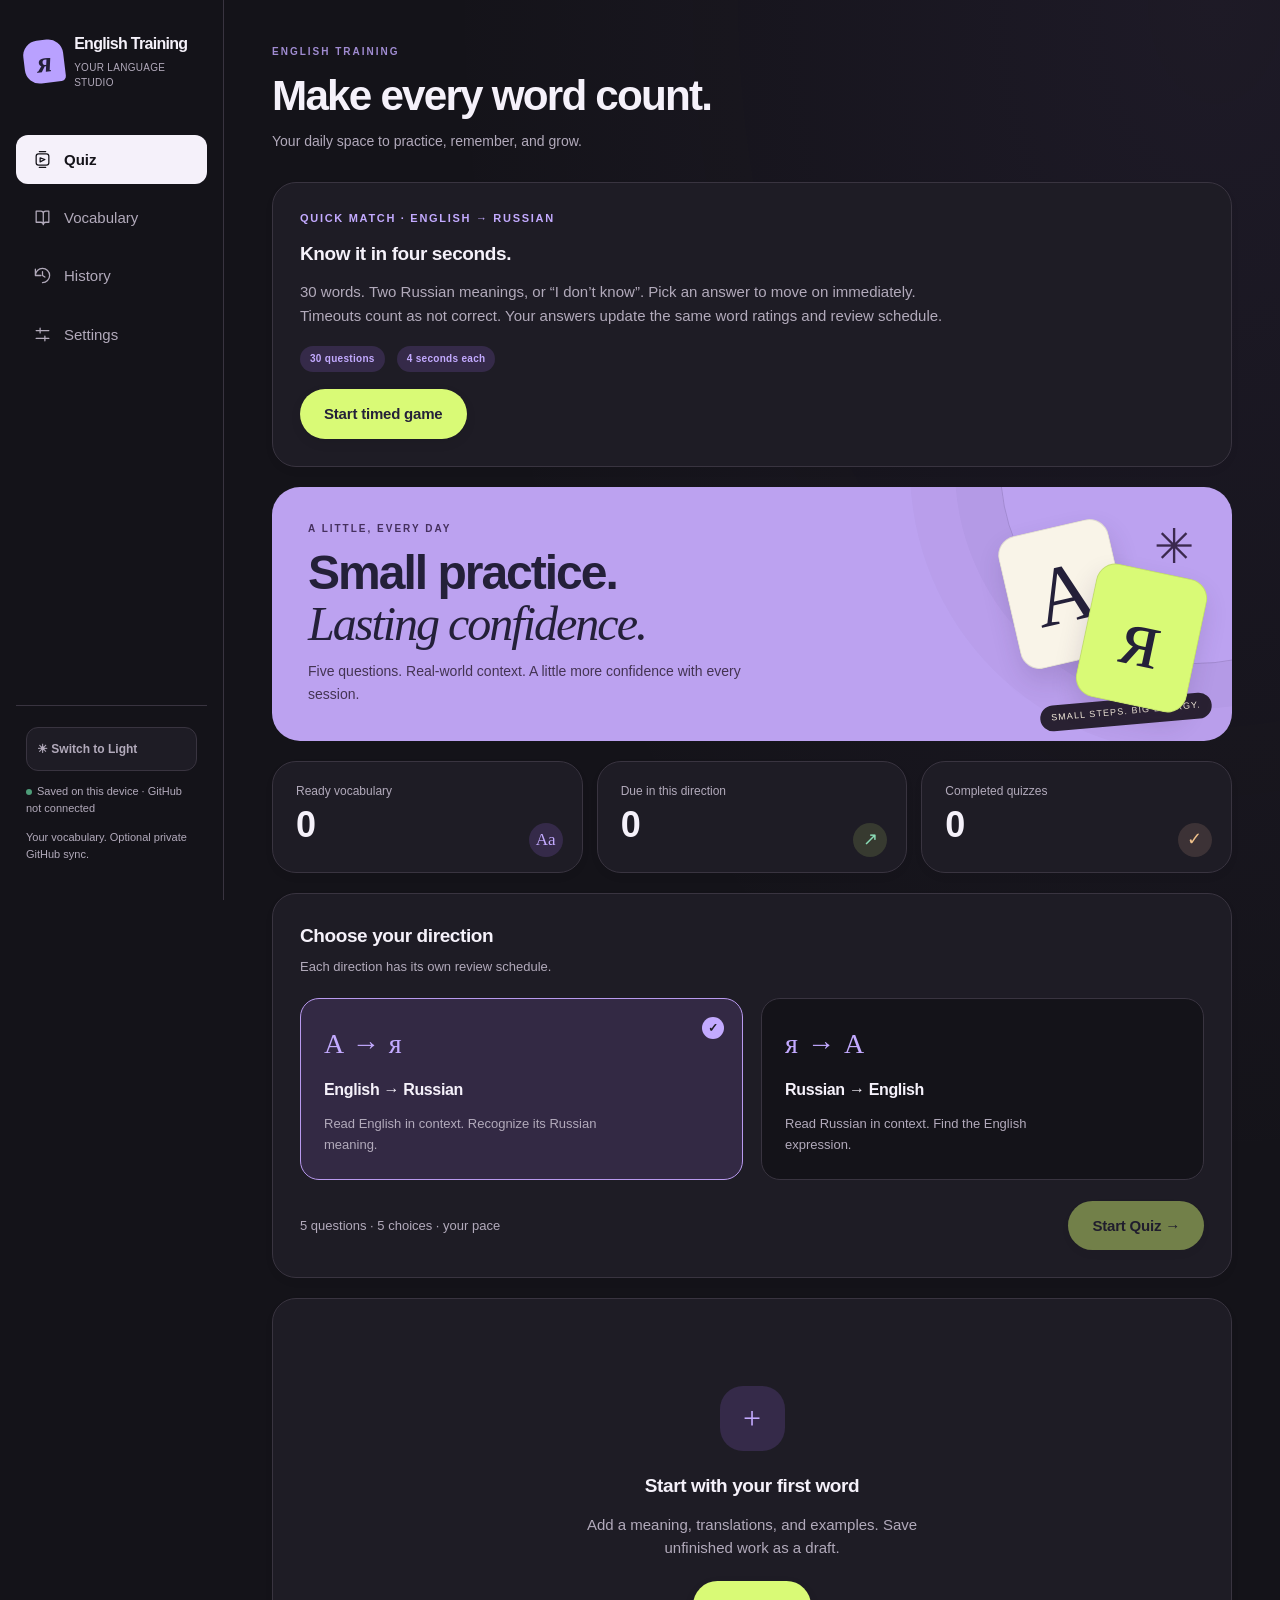
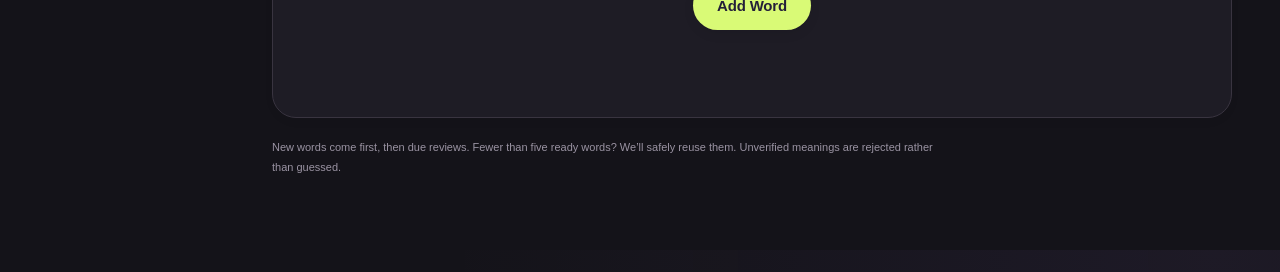
==== commit 335cccbf: "Add Quick Match timed vocabulary game, shared word ratings and private GitHub sync" ====
--- a/EnglishTraining.html
+++ b/EnglishTraining.html
@@ -1,6 +1,7 @@
 <!doctype html>
-<html lang="en" data-theme="dark"><head><meta charset="utf-8"><meta name="viewport" content="width=device-width,initial-scale=1">
-<meta http-equiv="Content-Security-Policy" content="default-src 'none'; script-src 'unsafe-inline'; style-src 'unsafe-inline'; img-src data:; connect-src 'self'; base-uri 'none'; form-action 'none'">
+<html lang="en" data-theme="dark"><head><meta charset="utf-8"><meta name="viewport" content="width=device-width,initial-scale=1,viewport-fit=cover">
+<meta http-equiv="Content-Security-Policy" content="default-src 'none'; script-src 'unsafe-inline'; style-src 'unsafe-inline'; img-src data:; connect-src 'self' https://api.github.com; base-uri 'none'; form-action 'none'">
+<meta name="theme-color" content="#17151d">
 <meta name="description" content="Private, offline English vocabulary practice with Russian translations, contextual quizzes, and spaced repetition.">
 <title>English Training — Your daily vocabulary practice</title><style>:root{--blue:#4264dd;--blue-soft:#edf1ff;--ink:#1d293d;--muted:#6e7889;--line:#e6e9f0;--paper:#fff;--bg:#f6f7fb;--green:#267e5b;--orange:#a86321;--radius:18px;font:15px/1.55 -apple-system,BlinkMacSystemFont,"Segoe UI",sans-serif;color:var(--ink);color-scheme:light;--primary-bg:#4264dd;--primary-hover:#3454c9;--hover:#f0f2f9;--subtle:#f7f8fc;--selected:#f4f7ff;--word-selected:#f0f3ff;--direction-selected:#f7f9ff;--hero-start:#edf2ff;--hero-end:#f8f9ff;--hero-border:#dfe6fe;--field-border:#dce1ea;--focus:#7d98f0;--focus-ring:#91a6ff;--selection-border:#9caff6;--choice-border:#8ca3f5;--placeholder:#9ba2ae;--context:#566079;--info-bg:#f7f9ff;--info-text:#53617c;--info-border:#e4e9fa;--warn-bg:#fff8ee;--warn-text:#896638;--warn-border:#f5e6cd;--error-bg:#fff1ef;--error-text:#a64039;--error-border:#f3d4cf;--green-bg:#ebf6f0;--orange-bg:#fff3e6;--gray-bg:#f0f2f5;--correct-bg:#f1faf5;--correct-border:#9ccdb7;--progress-bg:#e7ebf6;--dialog-footer:#fcfcfe;--code-bg:#edf0f6;--danger:#b64b47;--toast-bg:#253552;--toast-text:#fff;--decorative:#4264dd0b;--feedback-green:#60a282;--feedback-orange:#dba264}*{box-sizing:border-box}body{margin:0;background:var(--bg)}button,input,textarea,select{font:inherit}button{cursor:pointer;border:1px solid var(--line);background:var(--paper);color:var(--ink);padding:9px 15px;border-radius:9px;font-weight:600;transition:background .15s,transform .15s}button:hover:not(:disabled){background:var(--hover)}button:active:not(:disabled){transform:translateY(1px)}button:disabled{opacity:.45;cursor:not-allowed}button:focus-visible,a:focus-visible{outline:3px solid var(--focus-ring);outline-offset:3px}.primary{background:var(--primary-bg);color:white;border-color:var(--primary-bg)}.primary:hover:not(:disabled){background:var(--primary-hover)}.quiet{border:0;background:transparent;color:var(--blue)}.danger{color:var(--danger)}.small{font-size:12px;padding:6px 10px}.app{display:grid;grid-template-columns:238px minmax(0,1fr);min-height:100vh}.sidebar{background:var(--paper);border-right:1px solid var(--line);padding:30px 18px 20px;display:flex;flex-direction:column;position:sticky;top:0;height:100vh}.brand{display:flex;gap:12px;align-items:center;margin:0 7px 38px}.logo{display:grid;place-items:center;color:white;background:linear-gradient(140deg,#6b8af3,#4264dd);width:43px;height:43px;border-radius:13px;font-size:23px;font-weight:700;box-shadow:0 5px 12px #4264dd22}.brand strong{font-size:15px;letter-spacing:-.3px}.brand small{display:block;color:var(--muted);font-size:11px;margin-top:3px}.nav{display:flex;flex-direction:column;gap:7px}.nav button{display:flex;gap:12px;align-items:center;border:0;text-align:left;background:transparent;font-weight:500;padding:12px 16px;color:var(--muted)}.nav button.active{background:var(--blue-soft);color:var(--blue);font-weight:650}.nav svg{width:19px;height:19px}.sidebar-foot{margin-top:auto;font-size:11px;color:var(--muted);padding:15px 10px;display:grid;gap:12px}.sidebar-foot .dot{display:inline-block;width:6px;height:6px;background:#4e9d79;border-radius:50%;margin-right:5px}main{padding:44px 48px 65px;max-width:1400px;width:100%;margin:auto}h1,h2,h3,p{margin:0}h1{font-size:32px;line-height:1.25;letter-spacing:-1.1px;font-weight:700}h2{font-size:19px;letter-spacing:-.4px}h3{font-size:15px}.eyebrow{color:var(--blue);font-size:10px;font-weight:750;letter-spacing:1.7px;text-transform:uppercase;margin-bottom:12px}.sub{color:var(--muted);margin-top:11px;max-width:690px;line-height:1.6}.heading{display:flex;justify-content:space-between;align-items:flex-start;gap:20px;margin-bottom:30px}.heading .primary{white-space:nowrap}.stack{display:grid;gap:23px}.card{background:var(--paper);border:1px solid var(--line);border-radius:var(--radius);padding:26px;box-shadow:0 2px 4px #17294d02}.hero{background:linear-gradient(120deg,var(--hero-start),var(--hero-end));border:1px solid var(--hero-border);padding:34px;border-radius:20px;position:relative;overflow:hidden}.hero .hero-text{max-width:590px}.hero .primary{margin-top:24px}.hero .decoration{position:absolute;right:30px;top:25px;font-size:110px;line-height:1;color:var(--decorative);font-weight:800;pointer-events:none}.stats{display:grid;grid-template-columns:repeat(3,1fr);gap:18px}.stat{padding:20px 24px}.stat .value{font-size:29px;font-weight:700;letter-spacing:-1px;margin-top:9px}.caption,.muted{color:var(--muted)}.caption{font-size:12px}.row{display:flex;align-items:center;gap:12px}.between{justify-content:space-between}.wrap{flex-wrap:wrap}.badge{font-size:10px;font-weight:700;letter-spacing:.25px;color:var(--blue);background:var(--blue-soft);padding:4px 9px;border-radius:20px;white-space:nowrap;display:inline-block}.badge.green{background:var(--green-bg);color:var(--green)}.badge.orange{background:var(--orange-bg);color:var(--orange)}.badge.gray{background:var(--gray-bg);color:var(--muted)}.directions{display:grid;grid-template-columns:1fr 1fr;gap:15px;margin:21px 0}.direction{padding:21px;text-align:left;border:1px solid var(--line);border-radius:12px;display:grid;gap:10px;font-weight:400}.direction.selected{border-color:var(--selection-border);background:var(--info-bg);box-shadow:0 0 0 1px #9caff633}.direction .glyph{font-size:24px;color:var(--blue)}.direction strong{font-size:15px}.direction .caption{line-height:1.6}.section-title{margin-bottom:17px}.footer-note{font-size:12px;color:var(--muted);line-height:1.8}.empty{padding:60px 25px;text-align:center;color:var(--muted)}.empty .glyph{display:grid;place-items:center;font-size:29px;background:var(--blue-soft);width:65px;height:65px;border-radius:20px;margin:0 auto 20px;color:var(--blue)}.empty h2{color:var(--ink);margin-bottom:12px}.empty p{max-width:380px;margin:auto}.empty button{margin-top:22px}.toolbar{display:flex;gap:12px;margin-bottom:20px}.toolbar input{flex:1;min-width:140px}input,textarea,select{color:var(--ink);border:1px solid var(--field-border);border-radius:8px;background:var(--paper);padding:10px 12px;outline:none}input:focus,textarea:focus,select:focus{border-color:var(--focus);box-shadow:0 0 0 3px #4264dd10}textarea{resize:vertical;min-height:80px;line-height:1.6;width:100%}input{min-width:0}input::placeholder,textarea::placeholder{color:var(--placeholder)}.library-layout{display:grid;grid-template-columns:minmax(230px,.85fr) minmax(0,1.2fr);gap:21px;align-items:start}.word-list{padding:7px;max-height:75vh;overflow-y:auto}.word-item{border:0;border-radius:10px;display:block;width:100%;padding:17px;text-align:left;font-weight:400;background:var(--paper);margin:3px 0}.word-item.selected{background:var(--word-selected)}.word-item:hover{background:var(--subtle)}.word-item strong{font-size:15px}.word-item .translation{font-size:13px;color:var(--muted);margin:6px 0}.word-item .caption{font-size:10px}.word-detail{display:grid;gap:21px}.detail-title{font-size:30px;letter-spacing:-.8px;line-height:1.3;margin:12px 0}.block{margin-top:17px}.label{font-size:10px;font-weight:750;letter-spacing:1.1px;color:var(--muted);text-transform:uppercase;margin-bottom:7px}.bilingual{display:grid;gap:7px}.bilingual+.bilingual{margin-top:18px;padding-top:18px;border-top:1px solid var(--line)}.learning{background:var(--bg);padding:17px;border-radius:10px;display:grid;gap:8px;margin-top:12px}.notice{padding:15px 18px;background:var(--info-bg);color:var(--info-text);border:1px solid var(--info-border);border-radius:10px;font-size:12px;line-height:1.7}.notice.warn{background:var(--warn-bg);border-color:var(--warn-border);color:var(--warn-text)}.notice.error{background:var(--error-bg);border-color:var(--error-border);color:var(--error-text)}#alert-region{margin-bottom:20px}#alert-region:empty{display:none}.error-actions{display:flex;gap:12px;margin-top:10px}.quiz-progress{height:5px;border-radius:10px;background:var(--progress-bg);overflow:hidden;margin:16px 0 24px}.quiz-progress span{display:block;height:100%;background:var(--blue)}.question .prompt{font-size:31px;line-height:1.35;font-weight:700;letter-spacing:-.5px;margin:15px 0}.question .context{font-size:18px;color:var(--context);line-height:1.7}.choices{display:grid;gap:11px}.choice{display:flex;gap:15px;align-items:center;padding:16px 18px;width:100%;text-align:left;font-weight:400;border-radius:12px}.choice .num{display:grid;place-items:center;width:28px;height:28px;border-radius:7px;background:var(--bg);color:var(--muted);font-size:11px;flex-shrink:0}.choice .check{margin-left:auto;color:var(--blue);font-weight:750}.choice.selected{border-color:var(--choice-border);background:var(--selected)}.choice.correct{border-color:var(--correct-border);background:var(--correct-bg)}.choice:disabled{opacity:1;cursor:default}.feedback{border-left:3px solid var(--feedback-green)}.feedback h2{color:var(--green)}.feedback.incorrect,.feedback.unknown{border-left-color:var(--feedback-orange)}.feedback.incorrect h2,.feedback.unknown h2{color:var(--orange)}.feedback-section{margin-top:19px}.feedback-section+.feedback-section{padding-top:17px;border-top:1px solid var(--line)}.feedback-label{font-size:19px;font-weight:650;margin-bottom:9px}.feedback-example{font-style:italic;color:var(--muted);margin-top:9px}.score{font-size:55px;color:var(--blue);font-weight:750;letter-spacing:-2px}.counts{display:grid;gap:8px;text-align:right}.history-list{display:grid;gap:13px}.history-item{text-align:left;padding:22px;background:var(--paper);border-radius:14px;font-weight:400}.history-item:hover{border-color:#bac9f7}.history-item .score-mini{font-size:24px;font-weight:700;color:var(--blue)}.review-choice{font-size:13px;padding:5px 0;color:var(--muted)}.review-choice.correct{color:var(--green);font-weight:600}.import-record{padding:17px 0;border-top:1px solid var(--line);display:grid;gap:7px}.import-record:first-of-type{margin-top:17px}.file-name{font-weight:600;font-size:13px;overflow-wrap:anywhere}.settings-grid{display:grid;gap:23px}details>summary{cursor:pointer;font-weight:600;list-style-position:outside;margin:5px 0}.meanings{display:grid;grid-template-columns:1fr 1fr;gap:12px;margin-top:16px;max-height:350px;overflow:auto}.meaning{padding:13px;background:var(--bg);border-radius:9px;font-size:12px}.meaning span{display:block;color:var(--muted);margin-top:5px}.guide{font-size:13px;color:var(--muted);line-height:1.85}.guide li+li{margin-top:9px}dialog{border:1px solid var(--line);border-radius:20px;padding:0;color:var(--ink);box-shadow:0 30px 100px #0f234e30;max-height:91vh;width:660px;max-width:94vw}dialog::backdrop{background:#1b294d55;backdrop-filter:blur(3px)}.dialog-head{padding:25px 28px 21px;border-bottom:1px solid var(--line)}.dialog-content{padding:24px 28px;max-height:62vh;overflow-y:auto;display:grid;gap:23px}.dialog-foot{padding:18px 28px;display:flex;gap:10px;justify-content:flex-end;border-top:1px solid var(--line);background:var(--dialog-footer)}.dialog-foot .cancel{margin-right:auto}label.field{display:grid;gap:9px;font-weight:600;font-size:13px}.fields{display:grid;gap:10px}.translation-field{display:flex;gap:10px}.translation-field input{flex:1}.example-fields{padding:17px;border:1px solid var(--line);border-radius:12px;display:grid;gap:12px}.example-fields textarea{min-height:62px}.file-input{position:absolute;width:1px;height:1px;overflow:hidden;opacity:0}.spinner{display:inline-block;width:13px;height:13px;border:2px solid #ccd5f5;border-top-color:var(--blue);border-radius:50%;animation:spin 1s linear infinite}@keyframes spin{to{transform:rotate(360deg)}}.toast{position:fixed;bottom:24px;right:24px;padding:14px 22px;color:var(--toast-text);background:var(--toast-bg);border-radius:12px;box-shadow:0 5px 30px #1d293d22;z-index:10;max-width:90vw}.hidden{display:none!important}.divider{height:1px;background:var(--line);margin:19px 0}code{background:var(--code-bg);padding:2px 5px;border-radius:4px;font-size:12px}.network-note{font-size:11px;opacity:.8}a{color:var(--blue)}.two-columns{display:grid;grid-template-columns:1fr 1fr;gap:13px}@media(min-width:1350px){main{padding:48px 65px}}@media(max-width:1000px){main{padding:30px 26px}.app{grid-template-columns:204px 1fr}.sidebar{padding:25px 12px}.brand{gap:8px;margin-left:0}.brand strong{font-size:13px}.library-layout{grid-template-columns:1fr}.word-list{max-height:330px}.stats{gap:10px}.stat{padding:17px}.directions{grid-template-columns:1fr}.hero .decoration{display:none}}@media(max-width:650px){.app{display:block}.sidebar{position:sticky;top:0;height:auto;border-right:0;border-bottom:1px solid var(--line);z-index:4;padding:12px 15px}.brand{margin:0 0 10px}.brand small,.sidebar-foot{display:none}.logo{width:31px;height:31px;font-size:19px;border-radius:9px}.brand strong{font-size:14px}.nav{flex-direction:row;justify-content:space-between;gap:4px}.nav button{padding:8px 10px;font-size:11px;gap:6px}.nav svg{width:15px;height:15px}main{padding:26px 18px 45px}h1{font-size:27px}.heading{flex-wrap:wrap;gap:15px}.card{padding:20px}.hero{padding:24px}.stats{grid-template-columns:1fr 1fr}.stats .stat:last-child{grid-column:1/-1}.toolbar{flex-wrap:wrap}.toolbar input{flex-basis:100%}.toolbar select{flex:1}.meanings,.two-columns{grid-template-columns:1fr}.question .prompt{font-size:27px}.row.wrap-mobile{flex-wrap:wrap}.dialog-foot{padding:15px}.dialog-head,.dialog-content{padding:20px}.direction{padding:17px}.score{font-size:46px}}@media(prefers-reduced-motion:reduce){*{transition:none!important;animation:none!important}}
 
@@ -25,8 +26,40 @@
 @media(max-width:1000px){.app{grid-template-columns:190px minmax(0,1fr)}main{padding:30px 25px 60px}.brand strong{font-size:13px}.sidebar{padding:28px 12px}.hero-art{right:20px;transform:translateY(-50%) scale(.8);transform-origin:right center}.hero{padding:30px;min-height:240px}.hero .hero-text{max-width:68%}.directions{grid-template-columns:1fr 1fr}.direction{padding:18px}.direction strong{font-size:14px}}
 @media(max-width:650px){.app{display:block}.sidebar{padding:12px 16px 9px;background:var(--bg);border-bottom:1px solid var(--line)}.brand{margin:0 0 9px}.brand strong{font-size:15px}.logo{font-size:23px}.nav{gap:5px}.nav button{padding:10px 6px;border-radius:11px;gap:6px;font-size:11px}.nav button.active{box-shadow:none}.sidebar-foot{border:0;padding:6px 0 0}main{padding:26px 16px 40px}.heading h1{font-size:32px;letter-spacing:-1.1px}.heading .sub{font-size:13px}.hero{border-radius:23px;padding:27px 24px;min-height:260px;align-items:flex-start}.hero .hero-text{max-width:100%;padding-right:0}.hero h2{font-size:36px!important;letter-spacing:-1.4px}.hero .sub{font-size:12px;max-width:70%;margin-top:16px}.hero-art{display:block;right:9px;top:auto;bottom:4px;transform:scale(.48);transform-origin:right bottom}.hero-stamp{display:none}.hero .eyebrow{font-size:9px}.stat{padding:17px 11px;min-height:116px;border-radius:19px}.stat .caption{font-size:10px;max-width:75px;min-height:30px;line-height:1.4}.stat .value{font-size:30px}.stat::after{width:23px;height:23px;right:9px;bottom:12px;font-size:13px}.stat:nth-child(1)::after{font-size:11px}.card{padding:22px;border-radius:22px}.directions{grid-template-columns:1fr;gap:10px}.direction{min-height:120px;padding:19px;gap:7px}.direction .glyph{font-size:24px}.direction strong{font-size:16px}.direction .caption{max-width:none}.question .context{font-size:18px}.choice{font-size:15px;min-height:62px;padding:14px}.quiz-actions{padding:14px;border-radius:18px}.quiz-actions .primary{font-size:14px}.word-list{padding:7px}.toolbar{padding:7px;border-radius:16px}.detail-title{font-size:33px}.question .prompt{font-size:34px}.history-item{padding:20px}.card.stat{padding:17px 11px}.footer-note{font-size:11px}}
 @media(prefers-reduced-motion:reduce){.primary:hover:not(:disabled),.direction:hover:not(:disabled){transform:none}}
+
+/* Phone layout: safe-area navigation, readable forms, and thumb-sized controls. */
+@media(max-width:650px){
+ html{scroll-padding-top:90px}body{overflow-wrap:break-word}.app{min-height:100dvh;padding-bottom:calc(88px + env(safe-area-inset-bottom))}
+ .sidebar{position:sticky;top:0;z-index:10;display:flex;align-items:center;justify-content:space-between;gap:8px;padding:calc(10px + env(safe-area-inset-top)) max(16px,env(safe-area-inset-right)) 10px max(16px,env(safe-area-inset-left));background:var(--bg)}
+ .brand{margin:0;gap:9px}.brand strong{font-size:15px}.brand small{font-size:8px}.logo{width:36px;height:36px;min-width:36px}
+ .sidebar-foot{margin:0;padding:0;display:flex;gap:6px}.sidebar-foot>span{display:none}#theme-toggle{font-size:0;width:44px;height:44px;padding:0}#theme-toggle::before{content:'◐';font-size:24px}#resume-side{font-size:12px;padding:8px;min-height:44px}
+ .nav{position:fixed;inset:auto 0 0;z-index:20;display:grid;grid-template-columns:repeat(4,minmax(0,1fr));gap:4px;border-top:1px solid var(--line);background:var(--bg);padding:7px max(8px,env(safe-area-inset-right)) calc(7px + env(safe-area-inset-bottom)) max(8px,env(safe-area-inset-left));box-shadow:0 -8px 24px #00000015}
+ .nav button{display:flex;flex-direction:column;justify-content:center;gap:4px;min-height:56px;padding:7px 2px;font-size:11px;line-height:1.2}.nav svg{width:22px;height:22px}.nav button.active{border-radius:14px}
+ main{padding:22px max(16px,env(safe-area-inset-right)) 28px max(16px,env(safe-area-inset-left));min-width:0}.heading{gap:12px;flex-wrap:wrap}.heading h1{font-size:27px}.heading .sub{line-height:1.5}
+ button,.button{min-height:44px}input,textarea,select{font-size:16px!important;min-height:46px}input[type=checkbox],input[type=radio]{min-height:24px;width:24px;height:24px}input[type=file]{max-width:100%}
+ .hero{min-height:184px;padding:23px;border-radius:22px}.hero h2{font-size:30px!important;line-height:1.12}.hero .sub{max-width:100%;margin-top:12px;font-size:14px}.hero-art{display:none}.hero .hero-text{max-width:100%}
+ .stats{gap:8px}.card.stat{min-height:94px;padding:14px 10px}.stat .caption{min-height:30px;font-size:11px}.stat .value{font-size:27px}.stat::after{display:none}
+ .card{padding:19px}.direction{min-height:92px;padding:16px}.direction .caption{font-size:14px}.direction .glyph{font-size:22px}.primary{min-height:50px}.question{padding:20px}.question .prompt{font-size:30px;overflow-wrap:anywhere}.question .context{font-size:18px;padding-left:13px}.choice{min-height:62px;font-size:16px;padding:13px;overflow-wrap:anywhere}.choice .num{flex-shrink:0}
+ .quiz-actions{bottom:calc(78px + env(safe-area-inset-bottom));padding:12px;gap:10px;flex-wrap:wrap}.quiz-actions .primary{min-width:0;flex:1;font-size:16px}.keyboard-hint{display:none}
+ .toolbar{flex-wrap:wrap}.toolbar input{width:100%;min-width:0}.toolbar select{flex:1;min-width:0}.library-layout>*{min-width:0}.word-item{min-height:66px}.word-item strong,.detail-title,.translation{overflow-wrap:anywhere}.detail-title{font-size:29px}
+ dialog{max-width:calc(100vw - 16px);width:660px;max-height:calc(100dvh - env(safe-area-inset-top) - 20px);overflow:auto;border-radius:22px}.dialog-head{padding:22px 20px}.dialog-foot{padding:16px 20px calc(16px + env(safe-area-inset-bottom));flex-wrap:wrap;gap:8px}.dialog-foot button{flex:1;min-width:110px}
+ .toast{bottom:calc(88px + env(safe-area-inset-bottom));left:16px;right:16px;max-width:none}.history-item{padding:18px}.row{min-width:0}.footer-note{line-height:1.6}
+}
+@media(max-width:370px){.brand small{display:none}.brand strong{font-size:14px}.card{padding:15px}.nav button{font-size:10px}.hero h2{font-size:27px!important}}
+@media(max-height:500px) and (max-width:950px){.sidebar{position:relative}.quiz-actions{position:static}}
+
+@media(max-width:650px){.sidebar{flex-direction:row}.sidebar-foot #theme-toggle{font-size:0!important;flex-shrink:0}.sidebar-foot #theme-toggle::before{font-size:24px}.sidebar-foot{width:auto}.brand{flex-shrink:0}}
+@media(max-width:650px){#page>.stack:has(>.hero){display:flex;flex-direction:column;gap:18px}#page>.stack:has(>.hero)>.card{order:0}#page>.stack:has(>.hero)>.stats{order:1}#page>.stack:has(>.hero)>.hero{order:2}#page>.stack:has(>.hero)>.footer-note{order:3}}
+@media(max-width:650px){.quiz-actions .keyboard-hint{display:none!important}.sidebar-foot #resume-side{display:none}.quiz-actions{flex-direction:column;align-items:stretch}.quiz-actions>.caption{font-size:12px}.quiz-actions .primary{width:100%}button[data-action="start"]{width:100%}}
+
+/* Saved-word provenance and answer-based mastery. */
+.word-cloud{display:inline-flex;align-items:center;gap:6px;font-size:12px;line-height:1.5;margin-top:9px;border:1px solid var(--line);border-radius:20px;padding:4px 9px;max-width:100%}.word-cloud.in-cloud{color:var(--green)}.word-cloud.local-only{color:var(--muted)}.word-cloud>span{font-size:17px;line-height:1}.word-rating{display:flex;align-items:center;flex-wrap:wrap;gap:9px;margin-top:9px}.rating-stars{font-size:20px;letter-spacing:2px;color:#e5bd64;white-space:nowrap}.word-rating .caption{font-size:12px}.github-card .row{gap:8px}.github-card input{width:100%;min-width:0}.github-card .caption{line-height:1.65}.github-card details summary{cursor:pointer;min-height:44px}.github-card #github-sync-status{overflow-wrap:anywhere;min-height:48px}
+@media(max-width:650px){.github-card .row button{flex:1;min-width:100px;min-height:48px}.word-item{padding:17px 14px}.word-rating{gap:6px}.word-cloud{font-size:12px}}
+
+.quick-intro .primary{min-height:50px}.quick-intro p{max-width:680px;line-height:1.65}.quick-question{margin-bottom:18px}.quick-question .prompt{font-size:clamp(32px,6vw,52px);margin:24px 0;overflow-wrap:anywhere}.quick-time{font-size:24px;font-variant-numeric:tabular-nums;color:var(--blue);min-width:64px;text-align:right}.quick-time-track{height:6px;border-radius:8px;overflow:hidden;background:var(--line)}.quick-time-track span{display:block;height:100%;width:100%;background:var(--blue)}.quick-choices .choice{display:flex;gap:14px;text-align:left;align-items:center;min-height:64px;width:100%}.quick-word-result{padding:15px 0;border-bottom:1px solid var(--line)}.quick-word-result:last-child{border:0}
+@media(max-width:650px){.quick-intro .primary{width:100%}.quick-question{padding:21px}.quick-choices .choice{min-height:68px;font-size:17px}.quick-time{font-size:24px}}
 </style></head>
-<body><div class="app"><aside class="sidebar" aria-label="Main navigation"><div class="brand"><div class="logo" aria-hidden="true">я</div><div><strong>English Training</strong><small>YOUR LANGUAGE STUDIO</small></div></div><nav class="nav" aria-label="Learning pages"><button type="button" data-route="quiz"><svg viewBox="0 0 24 24" fill="none" stroke="currentColor" stroke-width="1.7" stroke-linecap="round" stroke-linejoin="round" aria-hidden="true"><rect x="4" y="5" width="16" height="14" rx="3"/><path d="M8 2h8M8 22h8M9 10l6 2-6 3z"/></svg><span>Quiz</span></button><button type="button" data-route="vocabulary"><svg viewBox="0 0 24 24" fill="none" stroke="currentColor" stroke-width="1.7" stroke-linecap="round" stroke-linejoin="round" aria-hidden="true"><path d="M4 4h6a3 3 0 013 3v14a3 3 0 00-3-3H4zm16 0h-4a3 3 0 00-3 3v14a3 3 0 013-3h4z"/></svg><span>Vocabulary</span></button><button type="button" data-route="history"><svg viewBox="0 0 24 24" fill="none" stroke="currentColor" stroke-width="1.7" stroke-linecap="round" stroke-linejoin="round" aria-hidden="true"><path d="M3 12a9 9 0 119 9M3 4v8h7M12 7v5l3 2"/></svg><span>History</span></button><button type="button" data-route="settings"><svg viewBox="0 0 24 24" fill="none" stroke="currentColor" stroke-width="1.7" stroke-linecap="round" stroke-linejoin="round" aria-hidden="true"><path d="M4 7h16M4 17h16M9 4v6M15 14v6"/></svg><span>Settings</span></button></nav><div class="sidebar-foot"><button type="button" id="theme-toggle" data-action="toggle-theme" aria-label="Switch to light mode">☀ Switch to Light</button><button type="button" id="resume-side" class="quiet hidden" data-action="resume">↗ Resume Quiz</button><span><span class="dot"></span><span id="storage-label">Checking storage…</span></span><span>Private practice. No account needed.</span></div></aside><main id="main"><div id="alert-region"></div><div id="page"></div></main></div>
+<body><div class="app"><aside class="sidebar" aria-label="Main navigation"><div class="brand"><div class="logo" aria-hidden="true">я</div><div><strong>English Training</strong><small>YOUR LANGUAGE STUDIO</small></div></div><nav class="nav" aria-label="Learning pages"><button type="button" data-route="quiz"><svg viewBox="0 0 24 24" fill="none" stroke="currentColor" stroke-width="1.7" stroke-linecap="round" stroke-linejoin="round" aria-hidden="true"><rect x="4" y="5" width="16" height="14" rx="3"/><path d="M8 2h8M8 22h8M9 10l6 2-6 3z"/></svg><span>Quiz</span></button><button type="button" data-route="vocabulary"><svg viewBox="0 0 24 24" fill="none" stroke="currentColor" stroke-width="1.7" stroke-linecap="round" stroke-linejoin="round" aria-hidden="true"><path d="M4 4h6a3 3 0 013 3v14a3 3 0 00-3-3H4zm16 0h-4a3 3 0 00-3 3v14a3 3 0 013-3h4z"/></svg><span>Vocabulary</span></button><button type="button" data-route="history"><svg viewBox="0 0 24 24" fill="none" stroke="currentColor" stroke-width="1.7" stroke-linecap="round" stroke-linejoin="round" aria-hidden="true"><path d="M3 12a9 9 0 119 9M3 4v8h7M12 7v5l3 2"/></svg><span>History</span></button><button type="button" data-route="settings"><svg viewBox="0 0 24 24" fill="none" stroke="currentColor" stroke-width="1.7" stroke-linecap="round" stroke-linejoin="round" aria-hidden="true"><path d="M4 7h16M4 17h16M9 4v6M15 14v6"/></svg><span>Settings</span></button></nav><div class="sidebar-foot"><button type="button" id="theme-toggle" data-action="toggle-theme" aria-label="Switch to light mode">☀ Switch to Light</button><button type="button" id="resume-side" class="quiet hidden" data-action="resume">↗ Resume Quiz</button><span><span class="dot"></span><span id="storage-label">Checking storage…</span></span><span>Your vocabulary. Optional private GitHub sync.</span></div></aside><main id="main"><div id="alert-region"></div><div id="page"></div></main></div>
 <dialog id="editor-dialog" aria-labelledby="editor-title"></dialog>
 <dialog id="discard-dialog" aria-labelledby="discard-title"><div class="dialog-head"><h2 id="discard-title">Discard unsaved changes?</h2><p class="sub">Your changes have not been saved.</p></div><div class="dialog-foot"><button type="button" data-action="discard-cancel">Keep Editing</button><button type="button" class="danger" data-action="discard-confirm">Discard Changes</button></div></dialog>
 <dialog id="delete-dialog" aria-labelledby="delete-title"><div class="dialog-head"><h2 id="delete-title">Delete this word?</h2><p id="delete-description" class="sub"></p></div><div class="dialog-foot"><button type="button" data-action="delete-cancel">Cancel</button><button type="button" class="danger" id="delete-confirm" data-action="delete-confirm">Delete Word</button></div></dialog>
@@ -3449,11 +3482,11 @@
  const w={id:old?.id||word.id||uid(),content:c,status,createdAt:old?.createdAt??now,updatedAt:now,deletedAt:null};
  if(old)s.words[s.words.indexOf(old)]=w;else s.words.push(w);
  for(const d of ['enRu','ruEn'])s.learning[`${w.id}:${d}`]??=initialLearning();
- return w;
+ if(status==='ready')attachDictionaryHistory(s,w,root.TRAINING_DICTIONARY);return w;
 }
 function deleteWord(s,id,now=Date.now()){const w=s.words.find(w=>w.id===id);if(w){w.deletedAt=now;w.updatedAt=now;}}
 function resolve(c,dictionary){const ru=new Set(c.russian_translations.map(norm));const found=dictionary.filter(m=>m.aliases.map(norm).includes(norm(c.english_term))&&ru.size&&[...ru].every(t=>m.content.russian_translations.map(norm).includes(t)));return found.length===1?found[0]:null;}
-function hideAnswers(sentence,aliases){let text=sentence;for(const a of aliases.slice().sort((a,b)=>b.length-a.length)){if(!a.trim())continue;const escaped=a.replace(/[.*+?^${}()|[\]\\]/g,'\\$&');const re=new RegExp('(^|[^\\p{L}\\p{N}])('+escaped+')(?=$|[^\\p{L}\\p{N}])','giu');text=text.replace(re,(_,prefix)=>prefix+'____');}return text;}
+function hideAnswers(sentence,aliases){let text=sentence;for(const a of aliases.slice().sort((a,b)=>b.length-a.length)){if(!a.trim())continue;const escaped=a.replace(/[.*+?^${}()|[\]\\]/g,'\\__ENGLISH_SCRIPT__');const re=new RegExp('(^|[^\\p{L}\\p{N}])('+escaped+')(?=$|[^\\p{L}\\p{N}])','giu');text=text.replace(re,(_,prefix)=>prefix+'____');}return text;}
 function makeChoice(c,meaningID,d,example){return {id:uid(),label:d==='enRu'?c.russian_translations.join('; '):c.english_term,definition:d==='enRu'?c.explanation_ru:c.explanation_en,example:d==='enRu'?example.ru:example.en,meaningID};}
 function generate(s,d,dictionary,now=Date.now()){
  if(!['enRu','ruEn'].includes(d))invalid('Choose a quiz direction.');
@@ -3481,7 +3514,7 @@
  }
  return shuffle(questions);
 }
-function start(s,d,dictionary,now=Date.now()){const active=s.sessions.find(x=>x.status==='in_progress');if(active)return active;const questions=generate(s,d,dictionary,now);const session={id:uid(),direction:d,status:'in_progress',startedAt:now,completedAt:null,currentIndex:0,questions,answers:[],score:0};s.sessions.push(session);return session;}
+function start(s,d,dictionary,now=Date.now()){const active=s.sessions.find(x=>x.status==='in_progress'&&x.kind!=='quick_match');if(active)return active;const questions=generate(s,d,dictionary,now);const session={id:uid(),direction:d,status:'in_progress',startedAt:now,completedAt:null,currentIndex:0,questions,answers:[],score:0};s.sessions.push(session);return session;}
 function schedule(previous,outcomes,now){const s=clone(previous);for(const o of outcomes)s[o==='correct'?'correctCount':o==='incorrect'?'incorrectCount':'unknownCount']++;if(outcomes.every(o=>o==='correct')){s.repetitions++;s.intervalDays=s.repetitions===1?1:s.repetitions===2?6:Math.max(1,Math.round(s.intervalDays*s.ease));}else{s.repetitions=0;s.ease=Math.max(1.3,s.ease-0.2);s.intervalDays=1;}s.lastPracticed=now;s.nextReview=now+s.intervalDays*DAY;return s;}
 function submit(s,id,qid,selectedID,now=Date.now()){
  const quiz=s.sessions.find(x=>x.id===id);if(!quiz)invalid('Quiz not found.');
@@ -3491,7 +3524,7 @@
  if(selectedID!==null&&!chosen)invalid('Select one of the saved answer choices.');
  const outcome=selectedID===null?'unknown':selectedID===q.correctID?'correct':'incorrect';
  quiz.answers.push({questionID:qid,selectedID,outcome,submittedAt:now,correctFeedback:clone(correct),selectedFeedback:chosen?clone(chosen):null});
- if(quiz.answers.length===5){
+ if(quiz.answers.length===quiz.questions.length){
   for(const wordID of new Set(quiz.questions.map(q=>q.wordID))){
    const key=`${id}:${wordID}:${quiz.direction}`;if(s.scheduling[key])continue;
    const ids=new Set(quiz.questions.filter(q=>q.wordID===wordID).map(q=>q.id)),outcomes=quiz.answers.filter(a=>ids.has(a.questionID)).map(a=>a.outcome),lk=`${wordID}:${quiz.direction}`;
@@ -3501,12 +3534,55 @@
  }
  return quiz;
 }
-function next(s,id){const q=s.sessions.find(x=>x.id===id);if(!q)invalid('Quiz not found.');if(q.status==='completed')return q;if(!q.answers.some(a=>a.questionID===q.questions[q.currentIndex].id))invalid('Apply a response before continuing.');q.currentIndex=Math.min(4,q.currentIndex+1);return q;}
+function next(s,id){const q=s.sessions.find(x=>x.id===id);if(!q)invalid('Quiz not found.');if(q.status==='completed')return q;if(!q.answers.some(a=>a.questionID===q.questions[q.currentIndex].id))invalid('Apply a response before continuing.');q.currentIndex=Math.min(q.questions.length-1,q.currentIndex+1);return q;}
 function parseJSON(text,bytes){if(bytes>MAX_BYTES)invalid('File exceeds 1 MiB. Use one vocabulary entry per file.');let c;try{c=JSON.parse(text);}catch{invalid('Malformed or incomplete JSON. Finish the temporary file before renaming it to .json.');}const keys=['english_term','russian_translations','explanation_en','explanation_ru','examples'];if(!c||typeof c!=='object'||Array.isArray(c)||Object.keys(c).sort().join('|')!==keys.sort().join('|')||!Array.isArray(c.examples)||c.examples.some(x=>!x||Object.keys(x).sort().join('|')!=='en|ru'))invalid('JSON must contain exactly english_term, russian_translations, explanation_en, explanation_ru, and examples with en/ru pairs.');validate(c);return trim(c);}
 function recordImport(s,path,hash,status,message,wordID=null,now=Date.now()){let r=s.imports.find(x=>x.path===path&&x.hash===hash&&x.status===status);if(!r){r={id:uid(),path,hash,status};s.imports.push(r);}Object.assign(r,{message,wordID,date:now});}
 function importContent(s,c,path,hash,now=Date.now()){if(s.imports.some(r=>r.hash===hash&&r.status==='success'))return null;validate(c);const word=saveWord(s,{content:c},'ready',now);recordImport(s,path,hash,'success',`Imported ${word.content.english_term}.`,word.id,now);return word;}
-function validateState(s){if(s.schema!==1||!Array.isArray(s.words)||!Array.isArray(s.sessions)||!s.learning||!s.scheduling)invalid('Stored data format is not supported. Use the original browser profile or a compatible app version.');const terms=new Set();for(const w of s.words.filter(w=>!w.deletedAt)){const n=norm(w.content.english_term);if(n&&terms.has(n))invalid('Duplicate active vocabulary detected; no changes were saved.');if(n)terms.add(n);}for(const q of s.sessions){if(q.questions.length!==5||q.questions.some(x=>x.choices.length!==5||!x.choices.some(c=>c.id===x.correctID)))invalid('Saved quiz is invalid. No questions were regenerated.');if(new Set(q.answers.map(x=>x.questionID)).size!==q.answers.length)invalid('Duplicate saved answer.');}}
-root.TrainingCore={DAY,MAX_BYTES,norm,clone,uid,shuffle,blankContent,initial,initialLearning,validate,saveWord,deleteWord,duplicate,resolve,hideAnswers,generate,start,schedule,submit,next,parseJSON,recordImport,importContent,validateState};
+function validateState(s){if(s.schema!==1||!Array.isArray(s.words)||!Array.isArray(s.sessions)||!s.learning||!s.scheduling)invalid('Stored data format is not supported. Use the original browser profile or a compatible app version.');const terms=new Set();for(const w of s.words.filter(w=>!w.deletedAt)){const n=norm(w.content.english_term);if(n&&terms.has(n))invalid('Duplicate active vocabulary detected; no changes were saved.');if(n)terms.add(n);}for(const q of s.sessions){if(q.kind==='quick_match'&&!(q.status==='completed'?q.deadline===null:Number.isFinite(q.deadline)))invalid('Saved timed game has an invalid deadline.');if(q.questions.length!==(q.kind==='quick_match'?30:5)||q.questions.some(x=>x.choices.length!==(q.kind==='quick_match'?2:5)||!x.choices.some(c=>c.id===x.correctID)))invalid('Saved quiz is invalid. No questions were regenerated.');if(new Set(q.answers.map(x=>x.questionID)).size!==q.answers.length)invalid('Duplicate saved answer.');}}
+
+function quickQuestions(s,dictionary){
+ if(!Array.isArray(dictionary)||dictionary.length<2)invalid('At least two dictionary meanings are required.');
+ const saved=new Map();for(const w of s.words.filter(w=>w.deletedAt===null&&w.status==='ready')){const sense=resolve(w.content,dictionary);if(sense&&!saved.has(sense.id))saved.set(sense.id,w)}
+ const priority=shuffle(dictionary.filter(m=>saved.has(m.id))),rest=shuffle(dictionary.filter(m=>!saved.has(m.id)));
+ const pool=[...priority,...rest];if(!pool.length)invalid('No dictionary words are available.');
+ const result=[];for(let i=0;i<30;i++){
+  const sense=pool[i%pool.length],w=saved.get(sense.id),translations=new Set(sense.content.russian_translations.map(norm));
+  const safe=dictionary.filter(m=>m.id!==sense.id&&!sense.conflicts.includes(m.id)&&!m.conflicts.includes(sense.id)&&!m.content.russian_translations.some(t=>translations.has(norm(t)))&&!m.aliases.some(t=>sense.aliases.map(norm).includes(norm(t))));
+  if(!safe.length)invalid('Could not find an unambiguous second translation for '+sense.content.english_term+'.');
+  const distractor=shuffle(safe)[0],correct=makeChoice(sense.content,sense.id,'enRu',sense.content.examples[0]),wrong=makeChoice(distractor.content,distractor.id,'enRu',distractor.content.examples[0]);
+  result.push({id:uid(),wordID:w?.id||'dictionary:'+sense.id,prompt:sense.content.english_term,context:'',choices:shuffle([correct,wrong]),correctID:correct.id});
+ }
+ return result;
+}
+function startQuick(s,dictionary,now=Date.now()){
+ const old=s.sessions.find(q=>q.kind==='quick_match'&&q.status==='in_progress');if(old)return old;
+ const q={id:uid(),kind:'quick_match',direction:'enRu',status:'in_progress',startedAt:now,completedAt:null,currentIndex:0,questions:quickQuestions(s,dictionary),answers:[],score:0,deadline:now+4000};
+ s.sessions.push(q);return q;
+}
+function answerQuick(s,id,qid,selectedID,now=Date.now(),reason='answer'){
+ const q=s.sessions.find(q=>q.id===id&&q.kind==='quick_match');if(!q)invalid('Timed game not found.');
+ if(q.status!=='in_progress'||q.questions[q.currentIndex]?.id!==qid||q.answers.some(a=>a.questionID===qid))return q;
+ const expired=now>=q.deadline,timeout=reason==='timeout'||expired;
+ if(reason==='timeout'&&!expired)return q;
+ submit(s,id,qid,timeout?null:selectedID,now);q.answers.at(-1).reason=timeout?'timeout':selectedID===null?'unknown':'answer';
+ if(q.status==='in_progress'){next(s,id);q.deadline=now+4000}else q.deadline=null;
+ return q;
+}
+function attachDictionaryHistory(s,w,dictionary){
+ const sense=resolve(w.content,dictionary||[]);if(!sense)return;
+ const old='dictionary:'+sense.id;if(old===w.id)return;
+ for(const q of s.sessions)for(const x of q.questions)if(x.wordID===old)x.wordID=w.id;
+ for(const d of ['enRu','ruEn']){const k=old+':'+d,other=w.id+':'+d;if(s.learning[k]&&!(s.learning[other]?.lastPracticed))s.learning[other]=clone(s.learning[k]);delete s.learning[k]}
+ for(const [key,value] of Object.entries(s.scheduling)){if(value.wordID===old){const next={...value,wordID:w.id};delete s.scheduling[key];s.scheduling[value.sessionID+':'+w.id+':'+value.direction]=next}}
+}
+
+function wordRating(state,wordID){
+ const seen=new Set();let correct=0,incorrect=0,unknown=0;
+ for(const session of state.sessions){const ids=new Set(session.questions.filter(q=>q.wordID===wordID).map(q=>q.id));for(const answer of session.answers){const id=session.id+':'+answer.questionID;if(!ids.has(answer.questionID)||seen.has(id))continue;seen.add(id);if(answer.outcome==='correct')correct++;else if(answer.outcome==='incorrect')incorrect++;else unknown++;}}
+ const total=correct+incorrect+unknown,stars=total?Math.max(1,Math.min(5,Math.round(5*correct/total))):0;
+ return {stars,total,correct,incorrect,unknown,accuracy:total?Math.round(100*correct/total):null};
+}
+root.TrainingCore={quickQuestions,startQuick,answerQuick,wordRating,DAY,MAX_BYTES,norm,clone,uid,shuffle,blankContent,initial,initialLearning,validate,saveWord,deleteWord,duplicate,resolve,hideAnswers,generate,start,schedule,submit,next,parseJSON,recordImport,importContent,validateState};
 })(globalThis);
 
 /* All learning mutations commit as one IndexedDB read/modify/write transaction. */
@@ -3517,9 +3593,121 @@
  async open(){if(!root.indexedDB)throw new Error('This browser does not allow local database storage here. Open this HTML in a normal Chrome window, or use the included localhost server.');this.db=await new Promise((resolve,reject)=>{const r=indexedDB.open('EnglishTrainingBrowser',1);r.onupgradeneeded=()=>{r.result.createObjectStore('data');r.result.createObjectStore('handles');};r.onerror=()=>reject(r.error);r.onblocked=()=>reject(new Error('Another tab is blocking the database upgrade. Close other English Training tabs and reload.'));r.onsuccess=()=>resolve(r.result);});this.db.onversionchange=()=>{this.db.close();this.listeners.forEach(fn=>fn(new Error('The local database changed in another tab. Reload this page.')));};await this.transact(()=>null);return this;}
  async read(){return new Promise((resolve,reject)=>{const t=this.db.transaction('data','readonly'),r=t.objectStore('data').get('state');r.onsuccess=()=>{try{const s=r.result||TrainingCore.initial();TrainingCore.validateState(s);resolve(s);}catch(e){reject(e);}};r.onerror=()=>reject(r.error);});}
  async transact(mutation){return new Promise((resolve,reject)=>{const t=this.db.transaction('data','readwrite'),store=t.objectStore('data'),r=store.get('state');let result,state,reason;r.onsuccess=()=>{try{state=r.result||TrainingCore.initial();TrainingCore.validateState(state);result=mutation(state);if(result&&typeof result.then==='function')throw new Error('Async work is not allowed inside a local save transaction.');TrainingCore.validateState(state);state.revision++;store.put(state,'state');}catch(e){reason=e;t.abort();}};t.oncomplete=()=>{this.channel?.postMessage('changed');resolve({state,result});};t.onerror=()=>{reason??=t.error;};t.onabort=()=>reject(reason||t.error||new Error('Local save was interrupted. Please retry.'));});}
+ async githubReceipt(value){return new Promise((resolve,reject)=>{const t=this.db.transaction('data',value===undefined?'readonly':'readwrite'),s=t.objectStore('data');const r=value===undefined?s.get('githubReceipt'):s.put(value,'githubReceipt');let result;r.onsuccess=()=>{result=r.result};t.oncomplete=()=>resolve(result);t.onerror=()=>reject(t.error);t.onabort=()=>reject(t.error||Error('Could not save GitHub confirmation.'));});}
  async handle(value){return new Promise((resolve,reject)=>{const t=this.db.transaction('handles',value===undefined?'readonly':'readwrite'),s=t.objectStore('handles');const r=value===undefined?s.get('folder'):s.put(value,'folder');let result;r.onsuccess=()=>{result=r.result;};t.oncomplete=()=>resolve(result);t.onerror=()=>reject(t.error);});}
 }
 root.TrainingStore=TrainingStore;
+})(globalThis);
+
+/* Private GitHub storage. Credentials stay in this browser tab, never in synced data. */
+(function(root){
+'use strict';
+const C=root.TrainingCore,FORMAT='english-training-github-sync',FILE='.english-training/progress.json',LIMIT=900000;
+const copy=C.clone,stable=x=>JSON.stringify(x),assert=(x,m)=>{if(!x)throw Error(m)};
+function pack(text){const bytes=encodeURIComponent(text).replace(/%([0-9A-F]{2})/g,(_,h)=>String.fromCharCode(parseInt(h,16)));let out='',abc='ABCDEFGHIJKLMNOPQRSTUVWXYZabcdefghijklmnopqrstuvwxyz0123456789+/';for(let i=0;i<bytes.length;i+=3){const a=bytes.charCodeAt(i),b=bytes.charCodeAt(i+1),c=bytes.charCodeAt(i+2),n=(a<<16)|((b||0)<<8)|(c||0);out+=abc[n>>>18]+abc[(n>>>12)&63]+(i+1<bytes.length?abc[(n>>>6)&63]:'=')+(i+2<bytes.length?abc[n&63]:'=')}return out}
+function unpack(value){const s=value.replace(/\s/g,''),abc='ABCDEFGHIJKLMNOPQRSTUVWXYZabcdefghijklmnopqrstuvwxyz0123456789+/';assert(s.length%4===0&&/^[A-Za-z0-9+/]*={0,2}$/.test(s),'Invalid GitHub file encoding.');let out='';for(let i=0;i<s.length;i+=4){const n=(abc.indexOf(s[i])<<18)|(abc.indexOf(s[i+1])<<12)|((s[i+2]==='='?0:abc.indexOf(s[i+2]))<<6)|(s[i+3]==='='?0:abc.indexOf(s[i+3]));out+='%'+((n>>>16)&255).toString(16).padStart(2,'0');if(s[i+2]!=='=')out+='%'+((n>>>8)&255).toString(16).padStart(2,'0');if(s[i+3]!=='=')out+='%'+(n&255).toString(16).padStart(2,'0')}return decodeURIComponent(out)}
+function validate(s){
+ C.validateState(s);assert(Number.isSafeInteger(s.revision)&&s.revision>=0&&s.words.length<=10000&&s.sessions.length<=10000&&Array.isArray(s.imports)&&s.settings&&typeof s.settings==='object','Unsupported learning data.');
+ const ids=new Set();for(const w of s.words){assert(w&&typeof w.id==='string'&&!ids.has(w.id)&&w.content&&typeof w.content.english_term==='string'&&Array.isArray(w.content.russian_translations)&&Array.isArray(w.content.examples)&&w.content.examples.every(e=>e&&typeof e.en==='string'&&typeof e.ru==='string')&&w.content.russian_translations.every(t=>typeof t==='string')&&typeof w.content.explanation_en==='string'&&typeof w.content.explanation_ru==='string'&&['draft','ready'].includes(w.status)&&Number.isFinite(w.updatedAt)&&Number.isFinite(w.createdAt)&&(w.deletedAt===null||Number.isFinite(w.deletedAt)),'Invalid synced word.');ids.add(w.id);if(w.status==='ready')C.validate(w.content)}
+ const quizzes=new Set();for(const q of s.sessions){assert(typeof q.id==='string'&&!quizzes.has(q.id)&&['enRu','ruEn'].includes(q.direction)&&['in_progress','completed'].includes(q.status)&&Number.isFinite(q.startedAt)&&Number.isInteger(q.currentIndex)&&q.currentIndex>=0&&q.currentIndex<q.questions.length&&q.answers.length<=q.questions.length,'Invalid synced quiz.');quizzes.add(q.id);for(const a of q.answers){const question=q.questions.find(x=>x.id===a.questionID);assert(question&&['correct','incorrect','unknown'].includes(a.outcome)&&Number.isFinite(a.submittedAt)&&a.outcome===(a.selectedID===null?'unknown':a.selectedID===question.correctID?'correct':'incorrect')&&(a.selectedID===null||question.choices.some(x=>x.id===a.selectedID)),'Invalid synced response.')}assert(q.status!=='completed'||(q.answers.length===q.questions.length&&Number.isFinite(q.completedAt)),'Incomplete synced result.')}
+ return s;
+}
+function merge(local,remote){
+ validate(local);if(!remote)return copy(local);validate(remote);
+ const out=C.initial(),all=[...local.words,...remote.words].map(copy),parent=new Map(),byTerm=new Map();
+ const find=id=>{if(!parent.has(id))parent.set(id,id);if(parent.get(id)!==id)parent.set(id,find(parent.get(id)));return parent.get(id)};
+ const union=(a,b)=>{a=find(a);b=find(b);if(a!==b)parent.set(a<b?b:a,a<b?a:b)};
+ for(const w of all){find(w.id);const term=C.norm(w.content.english_term);if(term){if(byTerm.has(term))union(w.id,byTerm.get(term));else byTerm.set(term,w.id)}}
+ const aliases=new Map(),groups=new Map();for(const w of all){const id=find(w.id);aliases.set(w.id,id);if(!groups.has(id))groups.set(id,[]);groups.get(id).push(w)}
+ const conflicts=new Map();for(const x of [...(local.syncConflicts||[]),...(remote.syncConflicts||[])]){assert(x&&typeof x.key==='string'&&x.word,'Invalid saved conflict.');conflicts.set(x.key,copy(x))}
+ for(const [id,versions] of groups){versions.sort((a,b)=>a.updatedAt-b.updatedAt||Number(!!a.deletedAt)-Number(!!b.deletedAt)||stable(a).localeCompare(stable(b)));const winner=copy(versions.at(-1));winner.id=id;winner.createdAt=Math.min(...versions.map(w=>w.createdAt));out.words.push(winner);for(const w of versions){if(stable(w.content)!==stable(winner.content)){const key=stable([w.id,w.updatedAt,w.content]);conflicts.set(key,{key,word:copy(w)})}}}
+ out.syncConflicts=[...conflicts.values()].sort((a,b)=>a.key.localeCompare(b.key));
+ out.words.sort((a,b)=>a.id.localeCompare(b.id));
+ for(const w of out.words){const sense=C.resolve(w.content,root.TRAINING_DICTIONARY||[]);if(sense)aliases.set('dictionary:'+sense.id,w.id)}
+ const sessions=new Map();
+ for(const original of [...local.sessions,...remote.sessions]){
+  const q=copy(original);q.questions.forEach(x=>x.wordID=aliases.get(x.wordID)||x.wordID);const old=sessions.get(q.id);
+  if(!old){sessions.set(q.id,q);continue}
+  assert(stable(old.questions)===stable(q.questions)&&old.direction===q.direction&&old.kind===q.kind,'A quiz has incompatible versions. Your local data is unchanged; use separate quiz sessions on each device.');
+  const responses=new Map(old.answers.map(a=>[a.questionID,a]));for(const a of q.answers){const prev=responses.get(a.questionID);assert(!prev||prev.selectedID===a.selectedID,'The same quiz was answered differently on two devices. Your local data is unchanged. Finish quizzes on one device before switching.');if(!prev||a.submittedAt<prev.submittedAt)responses.set(a.questionID,a)}
+  old.answers=old.questions.map(x=>responses.get(x.id)).filter(Boolean);old.currentIndex=Math.max(old.currentIndex,q.currentIndex);if(old.kind==='quick_match'){old.currentIndex=Math.min(old.answers.length,old.questions.length-1);old.deadline=old.answers.length===old.questions.length?null:Math.max(old.deadline||0,q.deadline||0)}old.score=old.answers.filter(a=>a.outcome==='correct').length;
+  if(old.answers.length===old.questions.length){old.status='completed';if(old.kind==='quick_match')old.deadline=null;old.completedAt=Math.max(...old.answers.map(a=>a.submittedAt))}else{old.status='in_progress';old.completedAt=null}
+ }
+ out.sessions=[...sessions.values()].sort((a,b)=>a.startedAt-b.startedAt||a.id.localeCompare(b.id));
+ // Rebuild schedules from unique completed sessions, so repeated sync never double-counts learning.
+ for(const w of out.words)for(const d of ['enRu','ruEn'])out.learning[w.id+':'+d]=C.initialLearning();
+ for(const q of out.sessions.filter(q=>q.status==='completed').sort((a,b)=>a.completedAt-b.completedAt||a.id.localeCompare(b.id))){
+  q.score=q.answers.filter(a=>a.outcome==='correct').length;
+  for(const id of new Set(q.questions.map(x=>x.wordID))){const key=id+':'+q.direction,questionIDs=new Set(q.questions.filter(x=>x.wordID===id).map(x=>x.id)),outcomes=q.answers.filter(a=>questionIDs.has(a.questionID)).map(a=>a.outcome);out.learning[key]=C.schedule(out.learning[key]||C.initialLearning(),outcomes,q.completedAt);out.scheduling[q.id+':'+id+':'+q.direction]={sessionID:q.id,wordID:id,direction:q.direction,appliedAt:q.completedAt}}
+ }
+ const imports=new Map();for(const r of [...remote.imports,...local.imports]){const x=copy(r);if(x.wordID)x.wordID=aliases.get(x.wordID)||x.wordID;const old=imports.get(x.id);if(!old||x.date>old.date)imports.set(x.id,x)}out.imports=[...imports.values()].sort((a,b)=>a.date-b.date||a.id.localeCompare(b.id));
+ out.settings=copy(local.settings);out.revision=Math.max(local.revision,remote.revision);
+ return validate(out);
+}
+function portable(s){const out=merge(validate(s),C.initial());out.settings={folderName:''};out.imports=[];out.revision=0;return out}
+class GitHubSync {
+ constructor(store,{fetch:request=root.fetch.bind(root),onStatus=()=>{},onData=()=>{}}={}){
+  this.store=store;this.request=request;this.onStatus=onStatus;this.onData=onData;this.token='';this.repo='m-grigoryan/english-training';this.branch='';this.epoch=0;this.pending=false;this.running=null;this.timer=null;this.lastError='';this.status='Not connected. Words are saved on this device.';
+  this.localTransact=store.transact.bind(store);store.transact=async fn=>{const result=await this.localTransact(fn);this.schedule();return result};
+ }
+ say(text){this.status=text;this.onStatus(text)}
+ schedule(){if(!this.token)return;this.pending=true;if(this.timer)root.clearTimeout(this.timer);this.timer=root.setTimeout(()=>{this.timer=null;this.sync().catch(()=>{})},1800)}
+ async api(path,options={}){
+  const controller=new root.AbortController(),timer=root.setTimeout(()=>controller.abort(),20000);
+  try{const response=await this.request('https://api.github.com/repos/'+this.repo+path,{...options,headers:{Accept:'application/vnd.github+json',Authorization:'Bearer '+this.token,'X-GitHub-Api-Version':'2022-11-28',...(options.body?{'Content-Type':'application/json'}:{})},signal:controller.signal,cache:'no-store',redirect:'error'});
+   if(response.status===401)throw Error('GitHub connection expired. Connect again with a valid token.');
+   if(response.status===403)throw Error('GitHub denied access or paused requests. Check this repository’s Contents read/write permission and retry later.');
+   return response;
+  }catch(e){if(e.name==='AbortError')throw Error('GitHub did not respond. Your changes are still saved on this device.');throw e}finally{root.clearTimeout(timer)}
+ }
+ async privateRepository(){const r=await this.api('');assert(r.ok,'Could not open the GitHub repository. Check your token’s repository selection.');const metadata=await r.json();assert(metadata.private===true,'Sync stopped: the storage repository must be private. No data was uploaded.');assert(metadata.permissions?.push!==false,'This connection cannot save to the repository.');return metadata}
+ async connect(token){
+  assert(/^github_pat_[A-Za-z0-9_]{20,}$/.test(token),'Enter a fine-grained GitHub token that can read and write Contents in this private repository.');
+  assert(!this.running,'A sync is already running. Wait before reconnecting.');this.epoch++;this.token=token;this.say('Connecting to your private GitHub repository…');
+  try{const metadata=await this.privateRepository();this.branch=metadata.default_branch;assert(typeof this.branch==='string'&&this.branch.length,'GitHub returned no default branch.');await this.sync()}catch(e){this.token='';this.say(e.message);throw e}
+ }
+ disconnect(){this.epoch++;this.token='';this.pending=false;if(this.timer)root.clearTimeout(this.timer);this.timer=null;this.say('Disconnected. Existing words remain on this device and in GitHub.')}
+ async sync(){
+  if(!this.token)return;if(this.running){this.pending=true;return this.running}
+  const epoch=this.epoch;this.pending=false;this.say('Syncing words and history with GitHub…');
+  this.running=this.perform(epoch).catch(e=>{if(epoch===this.epoch){this.lastError=e.message;this.say('Not synced: '+e.message)}throw e}).finally(()=>{this.running=null;this.onStatus(this.status);if(this.pending&&this.token)this.schedule()});return this.running;
+ }
+ async perform(epoch){
+  const metadata=await this.privateRepository();assert(metadata.default_branch===this.branch,'The repository branch changed. Disconnect and reconnect.');
+  const path='/contents/'+FILE+'?ref='+encodeURIComponent(this.branch);
+  for(let retry=0;retry<4;retry++){
+   assert(epoch===this.epoch&&this.token,'Connection was closed.');const response=await this.api(path);let remote=null,sha=null;
+   if(response.status!==404){assert(response.ok,'Could not read saved GitHub progress. Your local data is unchanged.');const file=await response.json();assert(file.encoding==='base64'&&typeof file.content==='string'&&file.size<=LIMIT,'The GitHub progress file is too large or unsupported. Your local data is unchanged.');const envelope=JSON.parse(unpack(file.content));assert(envelope.format===FORMAT&&envelope.version===1,'Unrecognized GitHub progress file. It was not overwritten.');remote=validate(envelope.state);sha=file.sha}
+   const before=await this.store.read(),merged=merge(before,remote),uploaded=portable(merged);
+   assert(epoch===this.epoch&&this.token,'Connection was closed.');
+   if(!remote||stable(portable(remote))!==stable(uploaded)){
+    // Recheck privacy immediately before every write.
+    await this.privateRepository();assert(epoch===this.epoch&&this.token,'Connection was closed.');
+    const text=stable({format:FORMAT,version:1,state:uploaded}),content=pack(text);assert(content.length*3/4<=LIMIT,'GitHub progress has reached this app’s 900 KB sync limit. Your changes remain local.');
+    const result=await this.api('/contents/'+FILE,{method:'PUT',body:stable({message:'Sync English Training words and learning history [skip ci]',branch:this.branch,content,...(sha?{sha}:{})})});
+    if(result.status===409||result.status===422){if(retry<3)continue;throw Error('Another device is saving. Wait a moment and press Sync now.')}
+    assert(result.ok,'GitHub could not save your progress. Your changes remain on this device.');
+   }
+   assert(epoch===this.epoch&&this.token,'Connection was closed.');
+   const confirmedAt=Date.now(),receipt={repository:this.repo,confirmedAt,words:Object.fromEntries(uploaded.words.map(w=>[w.id,stable([w.content,w.status,w.deletedAt,w.updatedAt])]))};
+   const applied=await this.localTransact(current=>{const next=merge(current,merged);Object.keys(current).forEach(k=>delete current[k]);Object.assign(current,next)});
+   if(stable(portable(applied.state))!==stable(uploaded))this.pending=true;
+   this.lastError='';this.say('Synced with private GitHub · '+new Date().toLocaleTimeString());await this.onData(applied.state,receipt);return;
+  }
+ }
+}
+root.TrainingGitHub={GitHubSync,merge,validate,portable,pack,unpack,FILE,FORMAT};
+})(globalThis);
+
+/* Four-second display clock; keys and generations reject stale callbacks. */
+(function(root){
+'use strict';
+class QuickClock{
+ constructor({now=()=>Date.now(),setTimer=root.setTimeout.bind(root),clearTimer=root.clearTimeout.bind(root)}={}){this.now=now;this.setTimer=setTimer;this.clearTimer=clearTimer;this.generation=0;this.timer=null}
+ stop(){this.generation++;if(this.timer!==null)this.clearTimer(this.timer);this.timer=null}
+ arm(key,deadline,onExpire,onTick=()=>{}){this.stop();const token=this.generation;const tick=()=>{if(token!==this.generation)return;const remaining=Math.max(0,deadline-this.now());onTick(remaining);if(remaining===0){this.timer=null;this.generation++;onExpire(key);return}this.timer=this.setTimer(tick,Math.min(100,remaining))};tick()}
+}
+root.TrainingQuickClock=QuickClock;
 })(globalThis);
 
 (function(root){
@@ -3580,6 +3768,7 @@
 (function(){
 'use strict';
 const C=TrainingCore,D=TRAINING_DICTIONARY,store=new TrainingStore();
+let github=null,githubReceipt=null,githubNotice=false,quickRunning=false,quickClock=new TrainingQuickClock(),quickSubmitting=false;
 let data=C.initial(),route='quiz',direction='enRu',quizID=null,showResults=false,selectedWord=null,selectedHistory=null,selection=null,search='',filter='all',ascending=true,busy=false,storageReady=false,error=null,errorID=null,editing=null,originalEditor='',editorError=null,editorDuplicate=null,importer=null,toastTimer;
 const $=s=>document.querySelector(s),esc=s=>String(s??'').replace(/[&<>"']/g,c=>({'&':'&amp;','<':'&lt;','>':'&gt;','"':'&quot;',"'":'&#39;'}[c]));
 const title=d=>d==='enRu'?'English → Russian':'Russian → English';
@@ -3615,22 +3804,41 @@
  document.querySelectorAll('.nav button').forEach(b=>{const on=b.dataset.route===route;b.classList.toggle('active',on);if(on)b.setAttribute('aria-current','page');else b.removeAttribute('aria-current');});
  $('#resume-side').classList.toggle('hidden',!active());$('#storage-label').textContent=storageReady?'Saved in this browser':'Checking browser storage…';
  if(!storageReady){$('#page').innerHTML=empty('↻','Opening your learning space','Checking whether this browser can save your vocabulary and quizzes.');renderAlert();return;}
- $('#page').innerHTML=route==='quiz'?quizPage():route==='vocabulary'?vocabularyPage():route==='history'?historyPage():settingsPage();renderAlert();syncBusy();
+ $('#page').innerHTML=route==='quiz'?quizPage():route==='vocabulary'?vocabularyPage():route==='history'?historyPage():settingsPage();renderAlert();syncBusy();refreshGitHubStatus();refreshQuickClock();
  if(meaningsOpen&&$('#supported-meanings'))$('#supported-meanings').open=true;
  if(focusID&&document.getElementById(focusID)){const field=document.getElementById(focusID);field.focus();if(typeof field.setSelectionRange==='function'&&position!==null)try{field.setSelectionRange(position,position);}catch{}}
 }
 function quizPage(){
  const session=data.sessions.find(s=>s.id===quizID);
+ if(session?.kind==='quick_match')return quickPage(session);
  if(session)return showResults?`<div class="stack">${review(session)}<div>${button('Back to Quiz Setup','quiz-setup','primary')}</div></div>`:activeQuiz(session);
- const ready=words().filter(w=>w.status==='ready'),completed=data.sessions.filter(s=>s.status==='completed'),current=active();
+ const ready=words().filter(w=>w.status==='ready'),completed=data.sessions.filter(s=>s.status==='completed'),current=data.sessions.find(s=>s.status==='in_progress'&&s.kind!=='quick_match');
  const due=ready.filter(w=>{const l=data.learning[`${w.id}:${direction}`];return l?.nextReview!==null&&l?.nextReview<=Date.now();}).length;
  return `${heading('Make every word count.','Your daily space to practice, remember, and grow.')}
- <div class="stack"><div class="hero"><div class="hero-art" aria-hidden="true"><span class="letter-tile first">A</span><span class="letter-tile second">я</span><span class="studio-spark">✳</span></div><span class="hero-stamp" aria-hidden="true">SMALL STEPS. BIG ENERGY.</span><div class="hero-text"><div class="eyebrow">A LITTLE, EVERY DAY</div><h2 style="font-size:26px;line-height:1.4">Small practice.<br><em>Lasting confidence.</em></h2><p class="sub">Five questions. Real-world context. A little more confidence with every session.</p></div></div>
+ <div class="stack"><section class="card quick-intro"><div class="eyebrow">QUICK MATCH · ENGLISH → RUSSIAN</div><h2>Know it in four seconds.</h2><p class="sub">30 words. Two Russian meanings, or “I don’t know”. Pick an answer to move on immediately. Timeouts count as not correct. Your answers update the same word ratings and review schedule.</p><div class="row wrap block"><span class="badge">30 questions</span><span class="badge">4 seconds each</span></div>${button(data.sessions.some(s=>s.kind==='quick_match'&&s.status==='in_progress')?'Resume timed game':'Start timed game','quick-start','primary block','data-save-action')}</section><div class="hero"><div class="hero-art" aria-hidden="true"><span class="letter-tile first">A</span><span class="letter-tile second">я</span><span class="studio-spark">✳</span></div><span class="hero-stamp" aria-hidden="true">SMALL STEPS. BIG ENERGY.</span><div class="hero-text"><div class="eyebrow">A LITTLE, EVERY DAY</div><h2 style="font-size:26px;line-height:1.4">Small practice.<br><em>Lasting confidence.</em></h2><p class="sub">Five questions. Real-world context. A little more confidence with every session.</p></div></div>
  <div class="stats"><div class="card stat"><div class="caption">Ready vocabulary</div><div class="value">${ready.length}</div></div><div class="card stat"><div class="caption">Due in this direction</div><div class="value">${due}</div></div><div class="card stat"><div class="caption">Completed quizzes</div><div class="value">${completed.length}</div></div></div>
  ${current?`<div class="card row between wrap-mobile"><div>${badge('IN PROGRESS','orange')}<h2 style="margin-top:12px">Your next question is waiting.</h2><p class="sub">${title(current.direction)} · ${current.answers.length} of 5 answers saved</p></div>${button('Resume Quiz →','resume','primary')}</div>`:''}
  <section class="card"><h2>Choose your direction</h2><p class="caption" style="margin-top:7px">Each direction has its own review schedule.</p><div class="directions">${['enRu','ruEn'].map(d=>`<button type="button" class="direction ${direction===d?'selected':''}" data-action="direction" data-id="${d}" aria-pressed="${direction===d}"><span class="glyph" aria-hidden="true">${d==='enRu'?'A → я':'я → A'}</span><strong>${title(d)}</strong><span class="caption">${d==='enRu'?'Read English in context. Recognize its Russian meaning.':'Read Russian in context. Find the English expression.'}</span></button>`).join('')}</div><div class="row between wrap-mobile"><span class="caption">5 questions · 5 choices · your pace</span>${button(current?'Resume Quiz →':'Start Quiz →',current?'resume':'start','primary',`data-save-action ${!ready.length&&!current?'disabled':''}`)}</div></section>
  ${!ready.length?`<div class="card">${empty('+','Start with your first word','Add a meaning, translations, and examples. Save unfinished work as a draft.',button('Add Word','add-word','primary'))}</div>`:''}<p class="footer-note">New words come first, then due reviews. Fewer than five ready words? We’ll safely reuse them. Unverified meanings are rejected rather than guessed.</p></div>`;
 }
+
+function quickReady(session){return heading('Quick Match','30 questions · 4 seconds each')+'<section class="card quick-intro"><h2>Ready when you are.</h2><p class="sub">Choose the correct Russian meaning. “I don’t know” and timeouts earn no point. The game runs only after you press Start or Resume.</p><p class="caption block">'+session.answers.length+' of 30 answers already saved. If the last question’s deadline passed, it will count as a timeout when you resume.</p>'+button('Resume game','quick-start','primary block','data-save-action data-id="'+esc(session.id)+'"')+'</section>'}
+function quickPage(session){
+ if(session.status==='completed'){const correct=session.answers.filter(a=>a.outcome==='correct').length,unknown=session.answers.filter(a=>a.reason==='unknown').length,timeouts=session.answers.filter(a=>a.reason==='timeout').length,wrong=session.answers.filter(a=>a.outcome==='incorrect').length;const unique=[...new Set(session.questions.map(q=>q.wordID))];return heading('Quick Match complete','Your answers are saved and included in your existing word ratings.')+'<div class="stack"><section class="card"><div class="score">'+correct+'<span style="font-size:25px"> / 30</span></div><p class="sub">Correct answers</p><div class="row wrap block">'+badge((30-correct)+' incorrect / not correct','orange')+badge(wrong+' wrong choice')+badge(unknown+' I don’t know')+badge(timeouts+' timed out')+'</div><p class="caption block">Each correct answer earns one point. Wrong choices, “I don’t know”, and timeouts earn zero. Unknown and timed-out answers use the existing unknown outcome in your review schedule.</p><div class="row wrap block">'+button('Play again','quick-again','primary','data-save-action')+button('Back to quiz setup','quiz-setup')+'</div></section><section class="card"><h2>Your word ratings</h2>'+unique.map(id=>{const q=session.questions.find(q=>q.wordID===id),word=data.words.find(w=>w.id===id)||{id};return '<div class="quick-word-result"><strong>'+esc(q.prompt)+'</strong>'+wordStars(word)+'</div>'}).join('')+'</section><details class="card"><summary>Review all 30 answers</summary>'+session.questions.map((q,i)=>{const a=session.answers.find(a=>a.questionID===q.id),correct=q.choices.find(c=>c.id===q.correctID);return '<div class="quick-word-result"><strong>'+(i+1)+'. '+esc(q.prompt)+'</strong><p class="caption">'+esc(correct.label)+' · '+(a.reason==='timeout'?'Timed out':a.reason==='unknown'?'I don’t know':a.outcome==='correct'?'Correct':'Incorrect')+'</p></div>'}).join('')+'</details></div>'}
+ if(!quickRunning)return quickReady(session);
+ const q=session.questions[session.currentIndex];return heading('Quick Match','Choose the Russian meaning.',button('Leave game','quick-leave'))+'<div class="row between"><strong>Question '+(session.currentIndex+1)+' of 30</strong><span class="caption">'+session.answers.filter(a=>a.outcome==='correct').length+' correct</span></div><div class="quiz-progress" role="progressbar" aria-label="Game completion" aria-valuemin="0" aria-valuemax="30" aria-valuenow="'+session.answers.length+'"><span style="width:'+session.answers.length/30*100+'%"></span></div><section class="card question quick-question"><div class="row between"><span class="eyebrow">ENGLISH WORD</span><span class="quick-time" id="quick-seconds" role="timer" aria-label="Seconds remaining">4.0s</span></div><h2 class="prompt" id="quick-prompt" tabindex="-1">'+esc(q.prompt)+'</h2><div class="quick-time-track" aria-hidden="true"><span id="quick-time-bar"></span></div></section><div class="choices quick-choices" role="group" aria-label="Russian translations">'+[...q.choices,{id:'unknown',label:'I don’t know'}].map((c,i)=>button('<span class="num">'+(i<2?i+1:'?')+'</span><span>'+esc(c.label)+'</span>','quick-answer','choice', 'data-id="'+esc(c.id)+'" data-question="'+esc(q.id)+'" data-save-action')).join('')+'</div><p class="caption block">One correct choice · moves on immediately · four seconds per word</p>';
+}
+function refreshQuickClock(){
+ quickClock.stop();const s=data.sessions.find(s=>s.id===quizID);if(!storageReady||!quickRunning||route!=='quiz'||s?.kind!=='quick_match'||s.status!=='in_progress'||quickSubmitting)return;
+ const q=s.questions[s.currentIndex],key=s.id+':'+q.id;
+ quickClock.arm(key,s.deadline,()=>{if(busy){setTimeout(refreshQuickClock,75);return}quickRespond(q.id,null,'timeout').catch(fail)},remaining=>{const label=$('#quick-seconds'),bar=$('#quick-time-bar');if(label)label.textContent=(remaining/1000).toFixed(1)+'s';if(bar)bar.style.width=remaining/4000*100+'%'});
+}
+async function quickRespond(qid,selected,reason='answer'){
+ if(quickSubmitting||busy||!quickRunning||route!=='quiz')return;
+ const current=data.sessions.find(s=>s.id===quizID);if(current?.kind!=='quick_match'||current.status!=='in_progress'||current.questions[current.currentIndex]?.id!==qid)return;
+ quickSubmitting=true;quickClock.stop();try{const session=await mutation(s=>C.answerQuick(s,current.id,qid,selected,Date.now(),reason));if(session){render();$('#quick-prompt')?.focus({preventScroll:true});if(session.status==='completed')scrollTop()}else{quickRunning=false;render()}}finally{quickSubmitting=false;refreshQuickClock()}
+}
+
 function activeQuiz(session){
  const q=session.questions[session.currentIndex],answer=session.answers.find(a=>a.questionID===q.id),isComplete=session.status==='completed';
  return `${heading('A moment to practice',title(session.direction),button('Leave Quiz','leave'))}<div class="row between"><span class="eyebrow" style="margin:0">QUESTION ${session.currentIndex+1} OF 5</span><span class="caption">${session.answers.length} answers saved</span></div><div class="quiz-progress" role="progressbar" aria-label="Quiz completion" aria-valuemin="0" aria-valuemax="5" aria-valuenow="${session.answers.length}"><span style="width:${(session.answers.length/5)*100}%"></span></div><div class="stack"><section class="card question"><div class="caption">Choose the ${session.direction==='enRu'?'Russian meaning':'English expression'} used in this context.</div><h2 class="prompt">${esc(q.prompt)}</h2><p class="context">${esc(q.context)}</p></section><div class="choices" role="group" aria-label="Answer choices">${[...q.choices,{id:'unknown',label:"I don't know"}].map((choice,i)=>{
@@ -3642,22 +3850,42 @@
 function feedback(answer){return `<h2>${answer.outcome==='correct'?'✓ Correct':answer.outcome==='unknown'?'Let’s learn this one':'Keep practicing'}</h2>${choiceFeedback(answer.correctFeedback,'Correct answer')}${answer.outcome==='incorrect'&&answer.selectedFeedback?choiceFeedback(answer.selectedFeedback,'Your selected answer'):''}`;}
 function review(session){return `${heading(session.status==='completed'?'Practice complete.':'Saved quiz',`${title(session.direction)} · ${date(session.completedAt??session.startedAt)}`)}<div class="card row between"><div><div class="score">${session.answers.filter(a=>a.outcome==='correct').length}<span style="font-size:25px;color:var(--muted)"> / 5</span></div><span class="caption">Correct answers</span></div><div class="counts">${['correct','incorrect','unknown'].map((o,i)=>badge(`${session.answers.filter(a=>a.outcome===o).length} ${o}`,['green','orange','gray'][i])).join('')}</div></div>${session.questions.map((q,i)=>{const a=session.answers.find(a=>a.questionID===q.id);return `<section class="card"><div class="label">Question ${i+1}</div><h2>${esc(q.prompt)}</h2><p class="sub">${esc(q.context)}</p><div class="block">${q.choices.map(c=>`<div class="review-choice ${c.id===q.correctID?'correct':''}">${c.id===q.correctID?'✓':'○'} ${esc(c.label)}${a?.selectedID===c.id?' · your answer':''}</div>`).join('')}</div><div class="divider"></div>${a?feedback(a):'<p class="muted">Not answered yet</p>'}</section>`;}).join('')}`;}
 function progressCard(w,d){const l=data.learning[`${w.id}:${d}`]||C.initialLearning();return `<div class="learning"><strong>${title(d)}</strong><p class="caption">${l.lastPracticed===null?'New · not practiced yet':l.nextReview<=Date.now()?'Review due':`Next review ${esc(dateOnly(l.nextReview))}`}</p>${l.lastPracticed===null?'':`<p class="caption">${l.repetitions} repetitions · ${l.intervalDays}-day interval</p>`}<p class="caption">${l.correctCount} correct · ${l.incorrectCount} incorrect · ${l.unknownCount} unknown</p></div>`;}
+
+function githubSaved(w){return githubReceipt?.repository==='m-grigoryan/english-training'&&githubReceipt.words?.[w.id]===JSON.stringify([w.content,w.status,w.deletedAt,w.updatedAt]);}
+function wordCloud(w){const saved=githubSaved(w),text=saved?'Saved to GitHub':github?.token?'Waiting for GitHub':'Only on this device';return '<span class="word-cloud '+(saved?'in-cloud':'local-only')+'" title="'+esc(saved?'Last confirmed in your private GitHub repository.':'Not yet confirmed saved in GitHub.')+'"><span aria-hidden="true">'+(saved?'☁':'◌')+'</span> '+text+'</span>';}
+function wordStars(w){const r=C.wordRating(data,w.id),label=r.total?r.stars+' out of 5 stars · '+r.correct+' correct, '+r.incorrect+' incorrect, '+r.unknown+' unknown · '+r.total+' answers':'Not rated · answer a quiz question to build your rating';return '<div class="word-rating" role="img" aria-label="'+esc(label)+'"><span aria-hidden="true" class="rating-stars">'+('★'.repeat(r.stars)+'☆'.repeat(5-r.stars))+'</span><span class="caption">'+(r.total?r.stars+'/5 · '+r.total+' answer'+(r.total===1?'':'s'):'Not rated yet')+'</span></div>';}
+function refreshGitHubStatus(){const status=$('#github-sync-status');if(status)status.textContent=github?.status||'Not connected. Words are saved only on this device.';const btn=$('[data-action="github-now"]');if(btn)btn.disabled=!github?.token||!!github.running;const stop=$('[data-action="github-disconnect"]');if(stop)stop.disabled=!github?.token;const connect=$('[data-action="github-connect"]');if(connect)connect.disabled=!!github?.running;const label=$('#storage-label');if(label&&storageReady)label.textContent=github?.token?github.status:'Saved on this device · GitHub not connected';}
+function githubSettings(){return '<section class="card github-card"><h2>☁ GitHub storage</h2><p class="sub">Connect each device to the same private repository. New words, edits, answers, and history are saved on this device first, then synced with GitHub.</p><p class="notice block" id="github-sync-status" role="status" aria-live="polite"></p><p class="caption block">Repository: m-grigoryan/english-training · Only a confirmed upload or download earns the cloud icon. Existing local vocabulary is merged on first connection.</p><label class="field block" for="github-token">Fine-grained GitHub access token<input type="password" id="github-token" autocomplete="off" autocapitalize="none" spellcheck="false" placeholder="github_pat_…" aria-describedby="github-token-help"></label><p class="caption" id="github-token-help">Create a token for only this repository with Contents: Read and write. Paste it here on each device. It stays in this page’s memory and is forgotten when you reload or close the page. Never paste it into chat or commit it to the repository.</p><div class="row wrap block">'+button('Connect & sync','github-connect','primary')+button('Sync now','github-now','',github?.token?'':'disabled')+button('Disconnect','github-disconnect','quiet',github?.token?'':'disabled')+'</div><p class="caption block">While connected, changes sync automatically and new changes from another device are checked about once a minute. Offline changes remain here until the next successful sync. If a token expires, reconnect. Do not make the data repository public: it contains your answers and history.</p><p class="caption block">Word rating: 5 × correct answers ÷ all answers, rounded to the nearest star, with a minimum of one star after the first answer. Unanswered words show “Not rated yet.” Both directions and unfinished quizzes count; unknown answers count as not correct.</p>'+(data.syncConflicts?.length?'<details class="block"><summary>Review '+data.syncConflicts.length+' preserved word versions</summary><p class="caption">When two versions differ, the latest edit is displayed. Earlier content is kept here for recovery.</p>'+data.syncConflicts.map((x,i)=>'<p class="block">'+esc(x.word.content.english_term)+' '+button('Open preserved version','github-conflict','small','data-id="'+i+'"')+'</p>').join('')+'</details>':'')+'</section>';}
+
 function vocabularyPage(){
  const query=C.norm(search),filtered=words().filter(w=>(filter==='all'||w.status===filter)&&(!query||C.norm(w.content.english_term).includes(query)||w.content.russian_translations.some(t=>C.norm(t).includes(query)))).sort((a,b)=>(ascending?1:-1)*C.norm(a.content.english_term).localeCompare(C.norm(b.content.english_term)));
  const w=words().find(w=>w.id===selectedWord);
- return `${heading('Words worth knowing.','Your meanings, your examples, your growing vocabulary.',button('+ Add Word','add-word','primary'))}<div class="toolbar"><input id="word-search" aria-label="Search English or Russian" placeholder="Search English or Russian…" value="${esc(search)}"><select id="word-filter" aria-label="Vocabulary status"><option value="all" ${filter==='all'?'selected':''}>All words</option><option value="ready" ${filter==='ready'?'selected':''}>Ready</option><option value="draft" ${filter==='draft'?'selected':''}>Drafts</option></select>${button(ascending?'↓ A–Z':'↑ Z–A','sort')}</div><div class="row between" style="margin-bottom:13px"><span class="label" style="margin:0">${filtered.length} WORD${filtered.length===1?'':'S'}</span>${button('Import JSON','import-files','quiet small')}</div><div class="library-layout"><div class="card word-list">${filtered.length?filtered.map(word=>{const l=data.learning[`${word.id}:enRu`]||C.initialLearning();return `<button type="button" class="word-item ${selectedWord===word.id?'selected':''}" data-action="select-word" data-id="${esc(word.id)}" aria-pressed="${selectedWord===word.id}"><div class="row between"><strong>${esc(wordTitle(word))}</strong>${badge(word.status==='ready'?'Ready':'Draft',word.status==='ready'?'green':'orange')}</div><div class="translation">${esc(word.content.russian_translations.join('; '))||'Translations not added yet'}</div><div class="caption">${l.lastPracticed===null?'New in English → Russian':`${l.correctCount} correct · ${l.intervalDays}-day interval`}</div></button>`;}).join(''):empty('Aa',words().length?'No matches':'Your collection starts here',words().length?'Try another search or filter.':'Add a word or import a completed vocabulary JSON file.')}</div><div>${w?wordDetail(w):`<div class="card">${empty('Aя','Make words your own.','Select a word to explore its meaning, bilingual examples, and learning progress.')}</div>`}</div></div>`;
+ return `${heading('Words worth knowing.','Your meanings, your examples, your growing vocabulary.',button('+ Add Word','add-word','primary'))}<div class="toolbar"><input id="word-search" aria-label="Search English or Russian" placeholder="Search English or Russian…" value="${esc(search)}"><select id="word-filter" aria-label="Vocabulary status"><option value="all" ${filter==='all'?'selected':''}>All words</option><option value="ready" ${filter==='ready'?'selected':''}>Ready</option><option value="draft" ${filter==='draft'?'selected':''}>Drafts</option></select>${button(ascending?'↓ A–Z':'↑ Z–A','sort')}</div><div class="row between" style="margin-bottom:13px"><span class="label" style="margin:0">${filtered.length} WORD${filtered.length===1?'':'S'}</span>${button('Import JSON','import-files','quiet small')}</div><div class="library-layout"><div class="card word-list">${filtered.length?filtered.map(word=>{const l=data.learning[`${word.id}:enRu`]||C.initialLearning();return `<button type="button" class="word-item ${selectedWord===word.id?'selected':''}" data-action="select-word" data-id="${esc(word.id)}" aria-pressed="${selectedWord===word.id}"><div class="row between"><strong>${esc(wordTitle(word))}</strong>${badge(word.status==='ready'?'Ready':'Draft',word.status==='ready'?'green':'orange')}</div><div class="translation">${esc(word.content.russian_translations.join('; '))||'Translations not added yet'}</div>${wordCloud(word)}${wordStars(word)}<div class="caption">${l.lastPracticed===null?'New in English → Russian':`${l.correctCount} correct · ${l.intervalDays}-day interval`}</div></button>`;}).join(''):empty('Aa',words().length?'No matches':'Your collection starts here',words().length?'Try another search or filter.':'Add a word or import a completed vocabulary JSON file.')}</div><div>${w?wordDetail(w):`<div class="card">${empty('Aя','Make words your own.','Select a word to explore its meaning, bilingual examples, and learning progress.')}</div>`}</div></div>`;
 }
-function wordDetail(w){const c=w.content,supported=!!C.resolve(c,D);return `<div class="word-detail"><div class="card"><div class="row between">${badge(w.status==='ready'?'Ready to learn':'Draft',w.status==='ready'?'green':'orange')}<div class="row">${button('Edit','edit-word','small',`data-id="${esc(w.id)}"`)}${button('Delete','delete-word','small danger',`data-id="${esc(w.id)}"`)}</div></div><h2 class="detail-title">${esc(wordTitle(w))}</h2><p class="muted">${esc(c.russian_translations.join('; '))||'No translations yet'}</p>${w.status==='draft'?'<div class="notice block">Drafts stay out of quizzes until every required field is complete.</div>':!supported?'<div class="notice warn block">This meaning is saved. Offline quiz safety cannot yet be verified. See Supported Meanings in Settings.</div>':''}</div><section class="card"><h2>Meaning</h2><div class="block"><div class="label">ENGLISH</div><p>${esc(c.explanation_en)||'Not added yet'}</p></div><div class="block"><div class="label">RUSSIAN</div><p>${esc(c.explanation_ru)||'Not added yet'}</p></div></section><section class="card"><h2 class="section-title">In context</h2>${c.examples.length?c.examples.map(e=>`<div class="bilingual"><p>${esc(e.en)||'English example not added'}</p><p class="muted">${esc(e.ru)||'Russian example not added'}</p></div>`).join(''):'<p class="muted">No examples yet</p>'}</section><section class="card"><h2>Learning progress</h2>${progressCard(w,'enRu')}${progressCard(w,'ruEn')}</section></div>`;}
-function historyPage(){const selected=data.sessions.find(s=>s.id===selectedHistory);if(selected)return `<div class="stack"><div class="row between">${button('← All quizzes','history-back')}${selected.status==='in_progress'?button('Resume Quiz','resume','primary'):''}</div>${review(selected)}</div>`;const sessions=data.sessions.slice().sort((a,b)=>b.startedAt-a.startedAt);return `${heading('Look back. Learn more.','Every practice session, preserved exactly as you experienced it.')}<div class="history-list">${sessions.length?sessions.map(s=>`<button type="button" class="history-item" data-action="select-history" data-id="${esc(s.id)}"><div class="row between"><div><strong>${title(s.direction)}</strong><p class="caption" style="margin-top:8px">${esc(date(s.completedAt??s.startedAt))}</p></div><span class="score-mini">${s.answers.filter(a=>a.outcome==='correct').length}/5</span></div><div class="row between" style="margin-top:15px">${badge(s.status==='completed'?'Completed':'In progress',s.status==='completed'?'green':'orange')}<span class="caption">Review questions →</span></div></button>`).join(''):`<div class="card">${empty('↺','Your practice starts here.','Quizzes appear here with their saved questions, responses, and feedback.')}</div>`}</div>`;}
-function settingsPage(){const records=data.imports.slice().sort((a,b)=>b.date-a.date).slice(0,100);return `${heading('A space for your learning.','Manage local storage and bring vocabulary into your browser.')}<div class="settings-grid"><section class="card"><h2>Appearance</h2><p class="sub">Choose a comfortable reading experience. Your preference is saved in this browser.</p><div class="theme-controls block" role="group" aria-label="Appearance">${['dark','light','system'].map(mode=>button(mode[0].toUpperCase()+mode.slice(1),'set-theme','',`data-id="${mode}" aria-pressed="${appearance()===mode}" data-save-action`)).join('')}</div><p class="caption block">System follows your Mac’s appearance setting. You can also switch quickly from the sidebar.</p></section><section class="card"><div class="row between"><h2>Local browser storage</h2>${badge('Offline ready','green')}</div><p class="sub">Vocabulary, quiz snapshots, answers, and schedules are saved in this browser profile using IndexedDB. This HTML file contains everything needed to run offline.</p><div class="notice warn block">Use the same browser, profile, and file location each time. Private browsing, clearing website data, changing origins, or browser storage eviction can remove access to your data. The browser version starts separately from the macOS app’s database.</div><p class="caption block">If this browser blocks storage for a local file, use the included localhost server and its fixed address. No browser data is sent to a server.</p></section><section class="card"><div class="row between wrap"><h2>JSON vocabulary import</h2>${button('Import JSON Files…','import-files','primary')}</div><p class="sub">Choose one or more completed .json files. Each file creates one ready vocabulary entry after validation. The 1 MiB limit and duplicate checks apply to every file.</p><div class="divider"></div><h3>Automatic folder watching</h3><p class="caption block">${esc(importer?.status||'No folder selected')}</p>${data.settings.folderName?`<p class="caption">Saved folder: ${esc(data.settings.folderName)}</p>`:''}<div class="row wrap block">${window.showDirectoryPicker?button('Choose Folder…','choose-folder'):'<span class="caption">Folder watching is unavailable in this browser. Manual file import is available above.</span>'}${importer?.folder?button('Reconnect Folder','reconnect-folder'):''}${button('Retry Failed Files','retry-imports','quiet',importer?.folder?'':'disabled')}</div><p class="caption block">Folder access requires your permission and may need reconnecting after reopening. Watching runs only while this page is open, subject to browser background throttling. Producers must finish a .partial file and atomically rename it to .json. Three stable observations over at least four seconds are required before processing.</p><div class="notice block">${badge('ChatGPT write workflow · unverified','orange')}<p style="margin-top:9px">Selecting files or a folder does not connect ChatGPT or grant it write access. An authorized external workflow must write the JSON. No such workflow has been verified.</p></div></section><section class="card"><div class="row between"><h2>Recent imports</h2><span class="caption">Last 100 records</span></div>${records.length?records.map(r=>`<div class="import-record"><div class="row between"><span class="file-name">${esc(r.path)}</span>${badge(r.status==='success'?'Imported':'Needs attention',r.status==='success'?'green':'orange')}</div><p style="font-size:13px">${esc(r.message)}</p><div class="row between"><span class="caption">${esc(date(r.date))}</span>${r.wordID?button('Open Entry','select-word','quiet small',`data-id="${esc(r.wordID)}"`):''}</div></div>`).join(''):'<p class="caption block">No imports yet. Files stay in their original folder, including failed files that need correction.</p>'}</section><section class="card"><h2>Offline quiz safety</h2><p class="sub">Save any vocabulary. Quizzes support the curated meanings below, including their listed English aliases and Russian translations. Other senses fail with an actionable error. Your own stored definitions and examples are used in questions and feedback.</p><details class="block" id="supported-meanings"><summary>Supported Meanings (${D.length})</summary><div class="meanings">${D.map(m=>`<div class="meaning"><strong>${esc(m.aliases.join(', '))}</strong><span>${esc(m.content.russian_translations.join('; '))}</span></div>`).join('')}</div></details></section><section class="card"><h2>How to use English Training</h2><ol class="guide"><li>Add a word with both explanations, translations, and complete bilingual examples. Save unfinished work as a draft. Use the attempt sample if you want a first supported meaning.</li><li>Choose a quiz direction. Select an answer or I don't know, then Apply. Read the feedback before choosing Next.</li><li>Leave and resume anytime. Submitted answers survive closing the tab or browser. Completed quizzes are preserved in History after word edits or deletion.</li><li>Each direction has its own schedule. Correct sessions progress through 1 day, 6 days, then multiplied intervals. Any incorrect or unknown attempt resets that word for the next day, once per session.</li></ol><div class="divider"></div><p class="caption">No backup/export/restore, charts, advanced analytics, database cloud synchronization, or multiuser accounts.</p></section></div>`;}
+function wordDetail(w){const c=w.content,supported=!!C.resolve(c,D);return `<div class="word-detail"><div class="card"><div class="row between">${badge(w.status==='ready'?'Ready to learn':'Draft',w.status==='ready'?'green':'orange')}<div class="row">${button('Edit','edit-word','small',`data-id="${esc(w.id)}"`)}${button('Delete','delete-word','small danger',`data-id="${esc(w.id)}"`)}</div></div><h2 class="detail-title">${esc(wordTitle(w))}</h2>${wordCloud(w)}${wordStars(w)}<p class="muted">${esc(c.russian_translations.join('; '))||'No translations yet'}</p>${w.status==='draft'?'<div class="notice block">Drafts stay out of quizzes until every required field is complete.</div>':!supported?'<div class="notice warn block">This meaning is saved. Offline quiz safety cannot yet be verified. See Supported Meanings in Settings.</div>':''}</div><section class="card"><h2>Meaning</h2><div class="block"><div class="label">ENGLISH</div><p>${esc(c.explanation_en)||'Not added yet'}</p></div><div class="block"><div class="label">RUSSIAN</div><p>${esc(c.explanation_ru)||'Not added yet'}</p></div></section><section class="card"><h2 class="section-title">In context</h2>${c.examples.length?c.examples.map(e=>`<div class="bilingual"><p>${esc(e.en)||'English example not added'}</p><p class="muted">${esc(e.ru)||'Russian example not added'}</p></div>`).join(''):'<p class="muted">No examples yet</p>'}</section><section class="card"><h2>Learning progress</h2>${progressCard(w,'enRu')}${progressCard(w,'ruEn')}</section></div>`;}
+function historyPage(){const selected=data.sessions.find(s=>s.id===selectedHistory);if(selected?.kind==='quick_match')return `<div class="stack">${button('← All quizzes','history-back')}${selected.status==='completed'?quickPage(selected):quickReady(selected)}</div>`;if(selected)return `<div class="stack"><div class="row between">${button('← All quizzes','history-back')}${selected.status==='in_progress'?button('Resume Quiz','resume','primary'):''}</div>${review(selected)}</div>`;const sessions=data.sessions.slice().sort((a,b)=>b.startedAt-a.startedAt);return `${heading('Look back. Learn more.','Every practice session, preserved exactly as you experienced it.')}<div class="history-list">${sessions.length?sessions.map(s=>`<button type="button" class="history-item" data-action="select-history" data-id="${esc(s.id)}"><div class="row between"><div><strong>${s.kind==='quick_match'?'Quick Match · 30 questions':title(s.direction)}</strong><p class="caption" style="margin-top:8px">${esc(date(s.completedAt??s.startedAt))}</p></div><span class="score-mini">${s.answers.filter(a=>a.outcome==='correct').length}/${s.questions.length}</span></div><div class="row between" style="margin-top:15px">${badge(s.status==='completed'?'Completed':'In progress',s.status==='completed'?'green':'orange')}<span class="caption">Review questions →</span></div></button>`).join(''):`<div class="card">${empty('↺','Your practice starts here.','Quizzes appear here with their saved questions, responses, and feedback.')}</div>`}</div>`;}
+function settingsPage(){const records=data.imports.slice().sort((a,b)=>b.date-a.date).slice(0,100);return `${heading('A space for your learning.','Connect GitHub, manage storage, and bring vocabulary into your browser.')}<div class="settings-grid">${githubSettings()}<section class="card"><h2>Appearance</h2><p class="sub">Choose a comfortable reading experience. Your preference is saved in this browser.</p><div class="theme-controls block" role="group" aria-label="Appearance">${['dark','light','system'].map(mode=>button(mode[0].toUpperCase()+mode.slice(1),'set-theme','',`data-id="${mode}" aria-pressed="${appearance()===mode}" data-save-action`)).join('')}</div><p class="caption block">System follows your Mac’s appearance setting. You can also switch quickly from the sidebar.</p></section><section class="card"><div class="row between"><h2>Local browser storage</h2>${badge('Offline ready','green')}</div><p class="sub">Vocabulary, quiz snapshots, answers, and schedules are saved in this browser profile using IndexedDB. This HTML file contains everything needed to run offline.</p><div class="notice warn block">Use the same browser, profile, and file location each time. Private browsing, clearing website data, changing origins, or browser storage eviction can remove access to your data. The browser version starts separately from the macOS app’s database.</div><p class="caption block">If this browser blocks storage for a local file, use the included localhost server and its fixed address. GitHub receives your vocabulary and learning history only after you connect GitHub sync.</p></section><section class="card"><div class="row between wrap"><h2>JSON vocabulary import</h2>${button('Import JSON Files…','import-files','primary')}</div><p class="sub">Choose one or more completed .json files. Each file creates one ready vocabulary entry after validation. The 1 MiB limit and duplicate checks apply to every file.</p><div class="divider"></div><h3>Automatic folder watching</h3><p class="caption block">${esc(importer?.status||'No folder selected')}</p>${data.settings.folderName?`<p class="caption">Saved folder: ${esc(data.settings.folderName)}</p>`:''}<div class="row wrap block">${window.showDirectoryPicker?button('Choose Folder…','choose-folder'):'<span class="caption">Folder watching is unavailable in this browser. Manual file import is available above.</span>'}${importer?.folder?button('Reconnect Folder','reconnect-folder'):''}${button('Retry Failed Files','retry-imports','quiet',importer?.folder?'':'disabled')}</div><p class="caption block">Folder access requires your permission and may need reconnecting after reopening. Watching runs only while this page is open, subject to browser background throttling. Producers must finish a .partial file and atomically rename it to .json. Three stable observations over at least four seconds are required before processing.</p><div class="notice block">${badge('ChatGPT write workflow · unverified','orange')}<p style="margin-top:9px">Selecting files or a folder does not connect ChatGPT or grant it write access. An authorized external workflow must write the JSON. No such workflow has been verified.</p></div></section><section class="card"><div class="row between"><h2>Recent imports</h2><span class="caption">Last 100 records</span></div>${records.length?records.map(r=>`<div class="import-record"><div class="row between"><span class="file-name">${esc(r.path)}</span>${badge(r.status==='success'?'Imported':'Needs attention',r.status==='success'?'green':'orange')}</div><p style="font-size:13px">${esc(r.message)}</p><div class="row between"><span class="caption">${esc(date(r.date))}</span>${r.wordID?button('Open Entry','select-word','quiet small',`data-id="${esc(r.wordID)}"`):''}</div></div>`).join(''):'<p class="caption block">No imports yet. Files stay in their original folder, including failed files that need correction.</p>'}</section><section class="card"><h2>Offline quiz safety</h2><p class="sub">Save any vocabulary. Quizzes support the curated meanings below, including their listed English aliases and Russian translations. Other senses fail with an actionable error. Your own stored definitions and examples are used in questions and feedback.</p><details class="block" id="supported-meanings"><summary>Supported Meanings (${D.length})</summary><div class="meanings">${D.map(m=>`<div class="meaning"><strong>${esc(m.aliases.join(', '))}</strong><span>${esc(m.content.russian_translations.join('; '))}</span></div>`).join('')}</div></details></section><section class="card"><h2>How to use English Training</h2><ol class="guide"><li>Add a word with both explanations, translations, and complete bilingual examples. Save unfinished work as a draft. Use the attempt sample if you want a first supported meaning.</li><li>Choose a quiz direction. Select an answer or I don't know, then Apply. Read the feedback before choosing Next.</li><li>Leave and resume anytime. Submitted answers survive closing the tab or browser. Completed quizzes are preserved in History after word edits or deletion.</li><li>Each direction has its own schedule. Correct sessions progress through 1 day, 6 days, then multiplied intervals. Any incorrect or unknown attempt resets that word for the next day, once per session.</li></ol><div class="divider"></div><p class="caption">GitHub sync merges vocabulary and history across your connected devices. Your GitHub account controls access; this app has no separate account.</p></section></div>`;}
 function readEditor(){if(!editing)return;document.querySelectorAll('[data-editor-field]').forEach(el=>{const p=el.dataset.editorField.split('.');if(p[0]==='translation')editing.content.russian_translations[Number(p[1])]=el.value;else if(p[0]==='example')editing.content.examples[Number(p[1])][p[2]]=el.value;else editing.content[p[0]]=el.value;});}
 function editorMarkup(){const c=editing.content;return `<div class="dialog-head"><h2 id="editor-title">${data.words.some(w=>w.id===editing.id)?'Edit word':'Add a word'}</h2><p class="caption" style="margin-top:7px">Capture a meaning. Bring it to life with examples.</p></div><div class="dialog-content"><label class="field">English word or phrase<input id="editor-term" data-editor-field="english_term" value="${esc(c.english_term)}" placeholder="e.g. attempt" maxlength="300"></label><div class="fields"><h3>Russian translations</h3>${c.russian_translations.map((t,i)=>`<div class="translation-field"><input aria-label="Russian translation ${i+1}" data-editor-field="translation.${i}" value="${esc(t)}" placeholder="Russian translation">${button('−','remove-translation','',`data-index="${i}" aria-label="Remove translation ${i+1}"`)}</div>`).join('')}${button('+ Add Translation','add-translation','quiet')}</div><label class="field">English explanation<textarea data-editor-field="explanation_en" placeholder="Explain this specific meaning in English…">${esc(c.explanation_en)}</textarea></label><label class="field">Russian explanation<textarea data-editor-field="explanation_ru" placeholder="Explain the same meaning in Russian…">${esc(c.explanation_ru)}</textarea></label><div class="fields"><h3>Bilingual examples</h3>${c.examples.map((e,i)=>`<div class="example-fields"><div class="row between"><strong class="caption">Example ${i+1}</strong>${button('Remove','remove-example','quiet small',`data-index="${i}"`)}</div><label class="field">English sentence<textarea data-editor-field="example.${i}.en">${esc(e.en)}</textarea></label><label class="field">Russian sentence<textarea data-editor-field="example.${i}.ru">${esc(e.ru)}</textarea></label></div>`).join('')}${button('+ Add Example Pair','add-example','quiet')}</div><div id="editor-error" role="alert">${editorError?`<div class="notice error">${esc(editorError)}${editorDuplicate?`<div class="block">${button('Open Existing Entry','editor-open-duplicate','small')}</div>`:''}</div>`:''}</div><p class="caption">Save requires every field and at least one complete bilingual example. Save as Draft keeps unfinished work out of quizzes.</p>${!data.words.some(w=>w.id===editing.id)?button('Fill with the attempt example','editor-example','quiet small'):''}</div><div class="dialog-foot">${button('Cancel','editor-cancel','cancel')}${button('Save as Draft','save-draft','','data-save-action')}${button('Save','save-ready','primary','data-save-action')}</div>`;}
 function renderEditor(){const dialog=$('#editor-dialog'),top=dialog.querySelector('.dialog-content')?.scrollTop||0;dialog.innerHTML=editorMarkup();dialog.querySelector('.dialog-content').scrollTop=top;syncBusy();}
 function openEditor(w){editing=w?C.clone(w):{id:C.uid(),content:C.blankContent()};originalEditor=JSON.stringify(editing);editorError=null;editorDuplicate=null;renderEditor();$('#editor-dialog').showModal();$('#editor-term').focus();}
 function closeEditor(ask=true){readEditor();if(ask&&JSON.stringify(editing)!==originalEditor){$('#discard-dialog').showModal();return;}$('#editor-dialog').close();editing=null;}
-async function saveEditor(status){readEditor();editorError=null;editorDuplicate=null;const input=C.clone(editing);busy=true;syncBusy();try{const result=await store.transact(s=>C.saveWord(s,input,status));data=result.state;selectedWord=result.result.id;route='vocabulary';$('#editor-dialog').close();editing=null;render();notify(status==='ready'?'Word saved and ready to learn.':'Draft saved.');}catch(e){editorError=friendly(e);editorDuplicate=e.existingID||null;renderEditor();}finally{busy=false;syncBusy();}}
+async function saveEditor(status){readEditor();editorError=null;editorDuplicate=null;const input=C.clone(editing);busy=true;syncBusy();try{const result=await store.transact(s=>C.saveWord(s,input,status));data=result.state;selectedWord=result.result.id;route='vocabulary';$('#editor-dialog').close();editing=null;render();githubNotice=!!github?.token;notify((status==='ready'?'Word saved and ready to learn.':'Draft saved.')+(github?.token?' Saved on this device; uploading to GitHub…':' Saved only on this device. Connect GitHub in Settings to upload it.'));}catch(e){editorError=friendly(e);editorDuplicate=e.existingID||null;renderEditor();}finally{busy=false;syncBusy();}}
 function scrollTop(){window.scrollTo({top:0,behavior:'instant'});}
 async function handleAction(action,el){
+ if(action==='quick-start'||action==='quick-again'){
+  if(busy||quickSubmitting)return;
+  const s=await mutation(state=>{const requested=el.dataset.id&&state.sessions.find(q=>q.id===el.dataset.id&&q.kind==='quick_match'&&q.status==='in_progress');const session=requested||C.startQuick(state,D);if(session.deadline<=Date.now())C.answerQuick(state,session.id,session.questions[session.currentIndex].id,null,Date.now(),'timeout');return session});
+  if(s){quickRunning=true;quizID=s.id;route='quiz';showResults=false;selection=null;render();scrollTop();$('#quick-prompt')?.focus({preventScroll:true})}return;
+ }
+ if(action==='quick-answer'){await quickRespond(el.dataset.question,el.dataset.id==='unknown'?null:el.dataset.id);return;}
+ if(action==='quick-leave'){quickRunning=false;quickClock.stop();quizID=null;render();scrollTop();return;}
+
+ if(action==='github-connect'){const field=$('#github-token'),token=field.value.trim();field.value='';try{await github.connect(token);notify('Words and history saved to GitHub. Cloud icons confirm saved words.');render()}catch(e){refreshGitHubStatus();fail(e)}return;}
+ if(action==='github-now'){try{await github.sync();render();notify('GitHub sync finished.')}catch(e){refreshGitHubStatus();fail(e)}return;}
+ if(action==='github-disconnect'){github.disconnect();render();notify('Disconnected. Your local words and saved GitHub data are preserved.');return;}
+ if(action==='github-conflict'){const item=data.syncConflicts?.[Number(el.dataset.id)];if(item){openEditor();editing.content=C.clone(item.word.content);renderEditor()}return;}
+
  if(action==='set-theme'){await setAppearance(el.dataset.id);return;}
  if(action==='toggle-theme'){const mode=appearance(),dark=mode==='dark'||(mode==='system'&&window.matchMedia('(prefers-color-scheme: dark)').matches);await setAppearance(dark?'light':'dark');return;}
  if(action==='add-word'){openEditor();return;}
@@ -3677,12 +3905,12 @@
  if(action==='open-duplicate'){selectedWord=errorID;route='vocabulary';error=null;errorID=null;render();return;}
  if(action==='direction'){direction=el.dataset.id;render();return;}
  if(action==='start'){const session=await mutation(s=>C.start(s,direction,D));if(session){quizID=session.id;selection=null;showResults=false;render();scrollTop();}return;}
- if(action==='resume'){const s=active();if(s){quizID=s.id;route='quiz';selection=null;showResults=false;render();scrollTop();}return;}
+ if(action==='resume'){const s=(selectedHistory?data.sessions.find(s=>s.id===selectedHistory&&s.status==='in_progress'):null)||active();if(s){quickRunning=false;quizID=s.id;route='quiz';selection=null;showResults=false;render();scrollTop();}return;}
  if(action==='choose-answer'){selection=el.dataset.id;render();document.querySelector('.choice[data-id="'+selection+'"]')?.focus({preventScroll:true});return;}
  if(action==='apply'){if(selection===null)return;const current=data.sessions.find(s=>s.id===quizID),s=await mutation(state=>C.submit(state,current.id,current.questions[current.currentIndex].id,selection==='unknown'?null:selection));if(s){render();const fb=$('.feedback');fb?.scrollIntoView({block:'nearest',behavior:'smooth'});}return;}
  if(action==='next'){const s=await mutation(state=>C.next(state,quizID));if(s){selection=null;render();scrollTop();}return;}
  if(action==='results'){showResults=true;render();scrollTop();return;}
- if(action==='quiz-setup'||action==='leave'){quizID=null;showResults=false;selection=null;render();scrollTop();return;}
+ if(action==='quiz-setup'||action==='leave'){quickRunning=false;quickClock.stop();quizID=null;showResults=false;selection=null;render();scrollTop();return;}
  if(action==='select-word'){selectedWord=el.dataset.id;route='vocabulary';render();return;}
  if(action==='sort'){ascending=!ascending;render();return;}
  if(action==='select-history'){selectedHistory=el.dataset.id;render();scrollTop();return;}
@@ -3692,7 +3920,7 @@
  if(action==='retry-imports'){importer.attempted.clear();await importer.scan();data=await store.read();render();notify('Retry started. Changing files will settle before import.');return;}
  if(action==='retry-start'){location.reload();return;}
 }
-document.addEventListener('click',e=>{const routeButton=e.target.closest('[data-route]');if(routeButton){route=routeButton.dataset.route;render();scrollTop();return;}const el=e.target.closest('[data-action]');if(el&&!el.disabled)handleAction(el.dataset.action,el).catch(fail);});
+document.addEventListener('click',e=>{const routeButton=e.target.closest('[data-route]');if(routeButton){quickRunning=false;quickClock.stop();route=routeButton.dataset.route;render();scrollTop();return;}const el=e.target.closest('[data-action]');if(el&&!el.disabled)handleAction(el.dataset.action,el).catch(fail);});
 document.addEventListener('input',e=>{if(e.target.id==='word-search'){search=e.target.value;render();}});
 document.addEventListener('change',e=>{if(e.target.id==='word-filter'){filter=e.target.value;render();}});
 $('#editor-dialog').addEventListener('cancel',e=>{e.preventDefault();closeEditor();});
@@ -3703,13 +3931,27 @@
 document.addEventListener('keydown',e=>{
  if(e.defaultPrevented||e.repeat||e.metaKey||e.ctrlKey||e.altKey||busy||!storageReady||route!=='quiz'||showResults||document.querySelector('dialog[open]')||e.target.closest('input,textarea,select,[contenteditable]'))return;
  const session=data.sessions.find(s=>s.id===quizID);if(!session)return;
+ if(session.kind==='quick_match'){
+  if(quickRunning&&session.status==='in_progress'&&['1','2','?'].includes(e.key)){e.preventDefault();quickRespond(session.questions[session.currentIndex].id,e.key==='?'?null:session.questions[session.currentIndex].choices[Number(e.key)-1].id).catch(fail)}return;
+ }
  const q=session.questions[session.currentIndex],answered=session.answers.some(a=>a.questionID===q.id);
  if(!answered&&(/^[1-5]$/.test(e.key)||e.key==='?')){e.preventDefault();const id=e.key==='?'?'unknown':q.choices[Number(e.key)-1].id;const choice=Array.from(document.querySelectorAll('.choice')).find(b=>b.dataset.id===id);if(choice&&!choice.disabled)choice.click();return;}
  if(e.key==='Enter'&&!e.target.closest('button,a')){const action=answered?(session.status==='completed'?'results':'next'):'apply';const control=document.querySelector('[data-action="'+action+'"]');if(control&&!control.disabled){e.preventDefault();control.click();}}
  if(e.key==='Enter'&&e.target.closest('.choice')){const control=document.querySelector('[data-action="apply"]');if(control&&!control.disabled){e.preventDefault();control.click();}}
 });
 window.matchMedia('(prefers-color-scheme: dark)').addEventListener('change',applyAppearance);
-async function boot(){render();try{await store.open();data=await store.read();storageReady=true;const current=active();if(current)quizID=current.id;importer=new TrainingImporter(store,async state=>{if(state)data=state;else try{data=await store.read();}catch(e){fail(e);}if(route==='settings'||route==='vocabulary'||(!quizID&&route==='quiz'))render();});store.listeners.push(async e=>{if(e){fail(e);return;}try{data=await store.read();render();}catch(e){fail(e);}});render();await importer.restore();setInterval(()=>importer.scan(),2000);}catch(e){error=friendly(e);$('#page').innerHTML=`<div class="card">${empty('!','Browser storage is unavailable.','Open this file in a normal Chrome window. If storage is still blocked, run the included local server and open its fixed localhost address.',button('Try Again','retry-start','primary'))}<div class="notice error">${esc(error)}</div></div>`;$('#storage-label').textContent='Storage unavailable · no data saved';}}
+async function boot(){render();try{await store.open();data=await store.read();storageReady=true;
+ try{githubReceipt=await store.githubReceipt()}catch{githubReceipt=null}
+ github=new TrainingGitHub.GitHubSync(store,{onStatus:()=>refreshGitHubStatus(),onData:async(state,receipt)=>{
+  const oldTerm=data.words.find(w=>w.id===selectedWord)?.content.english_term;data=state;githubReceipt=receipt;
+  try{await store.githubReceipt(receipt)}catch{githubReceipt=null;notify('GitHub saved your data, but this browser could not keep the cloud confirmation. Sync again to verify.')}
+  if(oldTerm&&!data.words.some(w=>w.id===selectedWord))selectedWord=data.words.find(w=>C.norm(w.content.english_term)===C.norm(oldTerm))?.id||null;
+  render();if(githubNotice){githubNotice=false;notify('☁ Words and history saved to GitHub.')}
+ }});
+ setInterval(()=>{if(github?.token&&!document.hidden)github.sync().catch(()=>{})},60000);
+ window.addEventListener('online',()=>{if(github?.token)github.sync().catch(()=>{})});
+ document.addEventListener('visibilitychange',()=>{if(!document.hidden&&github?.token)github.sync().catch(()=>{})});
+ const current=active();if(current)quizID=current.id;importer=new TrainingImporter(store,async state=>{if(state)data=state;else try{data=await store.read();}catch(e){fail(e);}if(route==='settings'||route==='vocabulary'||(!quizID&&route==='quiz'))render();});store.listeners.push(async e=>{if(e){fail(e);return;}try{data=await store.read();render();}catch(e){fail(e);}});render();await importer.restore();setInterval(()=>importer.scan(),2000);}catch(e){error=friendly(e);$('#page').innerHTML=`<div class="card">${empty('!','Browser storage is unavailable.','Open this file in a normal Chrome window. If storage is still blocked, run the included local server and open its fixed localhost address.',button('Try Again','retry-start','primary'))}<div class="notice error">${esc(error)}</div></div>`;$('#storage-label').textContent='Storage unavailable · no data saved';}}
 boot();
 })();
 </script></body></html>
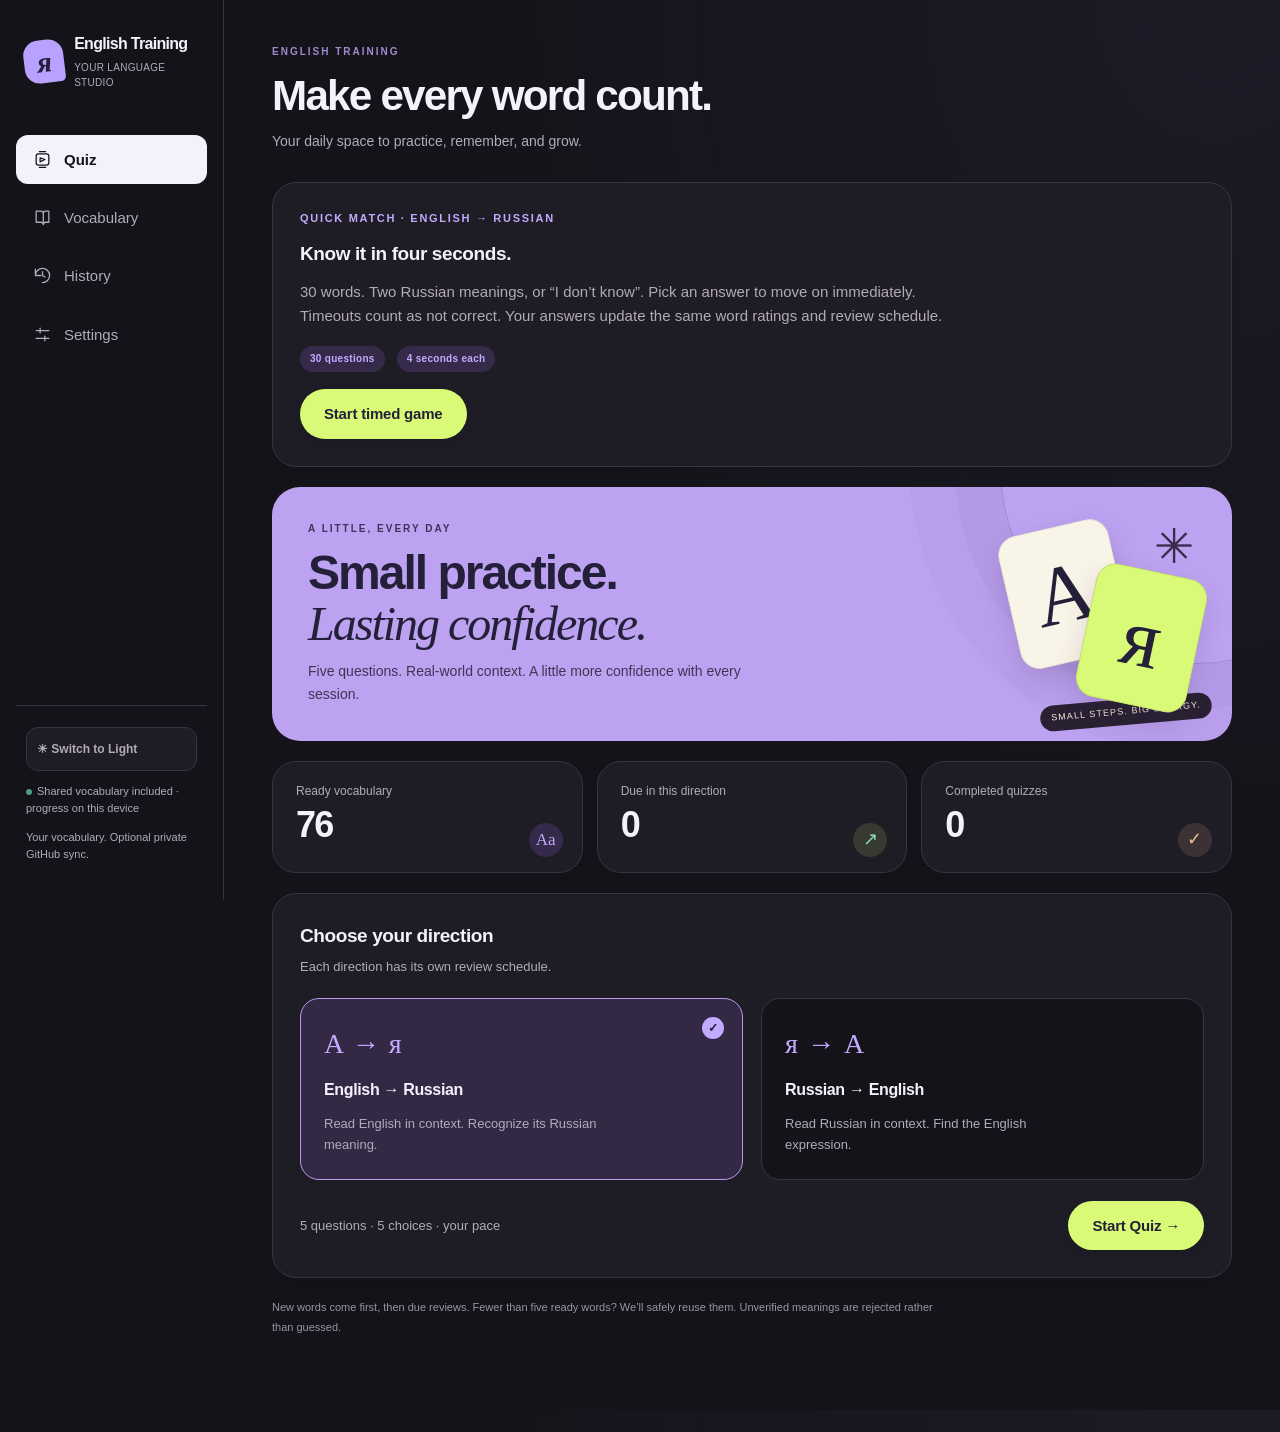
==== commit 730f164a: "Include all 76 vocabulary entries automatically for every visitor Store the complete bilingual datas" ====
--- a/EnglishTraining.html
+++ b/EnglishTraining.html
@@ -58,13 +58,18 @@
 
 .quick-intro .primary{min-height:50px}.quick-intro p{max-width:680px;line-height:1.65}.quick-question{margin-bottom:18px}.quick-question .prompt{font-size:clamp(32px,6vw,52px);margin:24px 0;overflow-wrap:anywhere}.quick-time{font-size:24px;font-variant-numeric:tabular-nums;color:var(--blue);min-width:64px;text-align:right}.quick-time-track{height:6px;border-radius:8px;overflow:hidden;background:var(--line)}.quick-time-track span{display:block;height:100%;width:100%;background:var(--blue)}.quick-choices .choice{display:flex;gap:14px;text-align:left;align-items:center;min-height:64px;width:100%}.quick-word-result{padding:15px 0;border-bottom:1px solid var(--line)}.quick-word-result:last-child{border:0}
 @media(max-width:650px){.quick-intro .primary{width:100%}.quick-question{padding:21px}.quick-choices .choice{min-height:68px;font-size:17px}.quick-time{font-size:24px}}
+
+/* Two large translation targets; unknown remains a separate full-width choice. */
+.quick-choices{display:grid;grid-template-columns:repeat(2,minmax(0,1fr));gap:16px}.quick-choices .choice{position:relative;display:flex;flex-direction:column;justify-content:center;align-items:center;gap:14px;min-height:170px;padding:24px 18px;text-align:center;font-size:clamp(18px,2.3vw,25px);line-height:1.45;overflow-wrap:anywhere}.quick-choices .choice .num{position:absolute;left:13px;top:12px;width:27px;height:27px}.quick-choice-label{display:block;max-width:100%}.quick-choices .quick-unknown{grid-column:1/-1;min-height:54px;font-size:16px;padding:15px;flex-direction:row}.quick-choices .quick-unknown .num{position:static}.quick-choices .choice.correct{border:2px solid #53d998;background:#15432d;color:#eafff3}.quick-choices .choice.wrong{border:2px solid #ff7685;background:#4b202a;color:#fff0f2}.quick-choices .choice:disabled{opacity:1;cursor:default}.quick-choice-mark{font-size:26px;font-weight:800}.quick-instant-feedback{margin-top:18px;padding:18px 22px;border:1px solid;border-radius:18px}.quick-instant-feedback strong{font-size:23px}.quick-instant-feedback p{margin-top:5px;line-height:1.5;color:inherit}.quick-instant-feedback.is-correct{background:#15432d;color:#bdf7d8;border-color:#53d998}.quick-instant-feedback.is-incorrect{background:#4b202a;color:#ffe0e5;border-color:#ff7685}
+@media(max-width:650px){.quick-choices{gap:10px}.quick-choices .choice{min-height:175px;padding:43px 12px 20px;font-size:18px;border-radius:19px!important}.quick-choices .quick-unknown{min-height:54px;padding:15px;font-size:16px}.quick-instant-feedback{padding:16px}.quick-instant-feedback strong{font-size:22px}}
 </style></head>
 <body><div class="app"><aside class="sidebar" aria-label="Main navigation"><div class="brand"><div class="logo" aria-hidden="true">я</div><div><strong>English Training</strong><small>YOUR LANGUAGE STUDIO</small></div></div><nav class="nav" aria-label="Learning pages"><button type="button" data-route="quiz"><svg viewBox="0 0 24 24" fill="none" stroke="currentColor" stroke-width="1.7" stroke-linecap="round" stroke-linejoin="round" aria-hidden="true"><rect x="4" y="5" width="16" height="14" rx="3"/><path d="M8 2h8M8 22h8M9 10l6 2-6 3z"/></svg><span>Quiz</span></button><button type="button" data-route="vocabulary"><svg viewBox="0 0 24 24" fill="none" stroke="currentColor" stroke-width="1.7" stroke-linecap="round" stroke-linejoin="round" aria-hidden="true"><path d="M4 4h6a3 3 0 013 3v14a3 3 0 00-3-3H4zm16 0h-4a3 3 0 00-3 3v14a3 3 0 013-3h4z"/></svg><span>Vocabulary</span></button><button type="button" data-route="history"><svg viewBox="0 0 24 24" fill="none" stroke="currentColor" stroke-width="1.7" stroke-linecap="round" stroke-linejoin="round" aria-hidden="true"><path d="M3 12a9 9 0 119 9M3 4v8h7M12 7v5l3 2"/></svg><span>History</span></button><button type="button" data-route="settings"><svg viewBox="0 0 24 24" fill="none" stroke="currentColor" stroke-width="1.7" stroke-linecap="round" stroke-linejoin="round" aria-hidden="true"><path d="M4 7h16M4 17h16M9 4v6M15 14v6"/></svg><span>Settings</span></button></nav><div class="sidebar-foot"><button type="button" id="theme-toggle" data-action="toggle-theme" aria-label="Switch to light mode">☀ Switch to Light</button><button type="button" id="resume-side" class="quiet hidden" data-action="resume">↗ Resume Quiz</button><span><span class="dot"></span><span id="storage-label">Checking storage…</span></span><span>Your vocabulary. Optional private GitHub sync.</span></div></aside><main id="main"><div id="alert-region"></div><div id="page"></div></main></div>
 <dialog id="editor-dialog" aria-labelledby="editor-title"></dialog>
 <dialog id="discard-dialog" aria-labelledby="discard-title"><div class="dialog-head"><h2 id="discard-title">Discard unsaved changes?</h2><p class="sub">Your changes have not been saved.</p></div><div class="dialog-foot"><button type="button" data-action="discard-cancel">Keep Editing</button><button type="button" class="danger" data-action="discard-confirm">Discard Changes</button></div></dialog>
 <dialog id="delete-dialog" aria-labelledby="delete-title"><div class="dialog-head"><h2 id="delete-title">Delete this word?</h2><p id="delete-description" class="sub"></p></div><div class="dialog-foot"><button type="button" data-action="delete-cancel">Cancel</button><button type="button" class="danger" id="delete-confirm" data-action="delete-confirm">Delete Word</button></div></dialog>
 <input type="file" id="json-files" class="file-input" accept=".json,application/json" multiple aria-label="Import vocabulary JSON files">
-<div id="toast" class="toast hidden" role="status" aria-live="polite"></div><noscript><p style="padding:30px">Enable JavaScript in your browser to use English Training.</p></noscript><script>globalThis.TRAINING_DICTIONARY = [
+<div id="toast" class="toast hidden" role="status" aria-live="polite"></div><noscript><p style="padding:30px">Enable JavaScript in your browser to use English Training.</p></noscript><script>globalThis.TRAINING_VOCABULARY = [{"english_term": "Abundance", "russian_translations": ["изобилие", "обилие"], "explanation_en": "A very large amount of something, often more than is needed.", "explanation_ru": "Очень большое количество чего-либо, часто больше, чем необходимо.", "examples": [{"en": "The region has an abundance of natural resources.", "ru": "В этом регионе изобилие природных ресурсов."}]}, {"english_term": "Affirmation", "russian_translations": ["подтверждение", "утверждение", "позитивное утверждение"], "explanation_en": "A statement confirming something is true, or a positive statement used to encourage yourself.", "explanation_ru": "Подтверждение чего-либо или позитивная фраза, которую человек повторяет для поддержки себя.", "examples": [{"en": "Her words were an affirmation of our decision.", "ru": "Её слова стали подтверждением нашего решения."}]}, {"english_term": "Ambitious", "russian_translations": ["амбициозный", "целеустремлённый", "масштабный"], "explanation_en": "Having strong goals and wanting to achieve important things. It can also describe a large or difficult project.", "explanation_ru": "Стремящийся к большим достижениям. Также описывает масштабные или сложные планы.", "examples": [{"en": "She has ambitious plans for her career.", "ru": "У неё амбициозные планы на карьеру."}]}, {"english_term": "Amongst", "russian_translations": ["среди", "между"], "explanation_en": "In the middle of or included within a group. A slightly more formal alternative to 'among'.", "explanation_ru": "Находящийся среди людей или предметов либо принадлежащий к группе.", "examples": [{"en": "She was amongst the first employees to join.", "ru": "Она была среди первых сотрудников."}]}, {"english_term": "Ascending", "russian_translations": ["восходящий", "поднимающийся", "возрастающий"], "explanation_en": "Moving upward or increasing. In sorting, it means going from smaller values to larger ones.", "explanation_ru": "Движущийся вверх или увеличивающийся. При сортировке — от меньшего к большему.", "examples": [{"en": "The airplane is ascending.", "ru": "Самолёт набирает высоту."}, {"en": "Sort the prices in ascending order.", "ru": "Отсортируй цены по возрастанию."}]}, {"english_term": "Ascending order", "russian_translations": ["порядок возрастания", "по возрастанию"], "explanation_en": "Arranging values from smallest to largest or from earliest to latest.", "explanation_ru": "Расположение значений от меньшего к большему или от раннего к позднему.", "examples": [{"en": "Arrange the dates in ascending order.", "ru": "Расположи даты по возрастанию."}]}, {"english_term": "Augment", "russian_translations": ["увеличивать", "расширять", "усиливать", "дополнять"], "explanation_en": "To make something bigger, stronger, or more useful by adding something.", "explanation_ru": "Увеличивать, усиливать или улучшать что-либо путём добавления новых элементов.", "examples": [{"en": "AI can augment human capabilities.", "ru": "ИИ может расширять возможности человека."}]}, {"english_term": "Commodity", "russian_translations": ["сырьевой товар", "биржевой товар", "массовый товар"], "explanation_en": "A basic product such as oil, wheat, or copper that is bought and sold and is often interchangeable between suppliers.", "explanation_ru": "Базовый товар, например нефть или пшеница, которым торгуют на рынке и который часто взаимозаменяем.", "examples": [{"en": "Oil is an important commodity.", "ru": "Нефть — важный сырьевой товар."}]}, {"english_term": "Crew", "russian_translations": ["экипаж", "команда", "бригада"], "explanation_en": "A group of people working together, especially on an airplane, ship, film, or practical task.", "explanation_ru": "Группа людей, работающих вместе, например экипаж самолёта или рабочая бригада.", "examples": [{"en": "The flight crew prepared the airplane.", "ru": "Экипаж подготовил самолёт."}]}, {"english_term": "Delete", "russian_translations": ["удалять", "стирать"], "explanation_en": "To remove something, especially text, data, or a file.", "explanation_ru": "Убирать или стирать что-либо, особенно текст, данные или файл.", "examples": [{"en": "Please delete the old document.", "ru": "Пожалуйста, удали старый документ."}]}, {"english_term": "Delusional", "russian_translations": ["оторванный от реальности", "имеющий ложные убеждения", "бредовый"], "explanation_en": "Believing something clearly false despite evidence. Informally, having extremely unrealistic expectations.", "explanation_ru": "Имеющий убеждения, противоречащие реальности. Разговорно — с крайне нереалистичными ожиданиями.", "examples": [{"en": "He's delusional if he thinks we can finish in one hour.", "ru": "Он оторван от реальности, если думает, что мы закончим за час."}]}, {"english_term": "Deputy", "russian_translations": ["заместитель", "помощник руководителя"], "explanation_en": "Someone who assists a leader and can perform the leader's duties when needed.", "explanation_ru": "Человек, помогающий руководителю и при необходимости выполняющий его обязанности.", "examples": [{"en": "The deputy director will lead the meeting.", "ru": "Собрание проведёт заместитель директора."}]}, {"english_term": "Descending", "russian_translations": ["нисходящий", "спускающийся", "убывающий"], "explanation_en": "Moving downward or decreasing. In sorting, going from larger values to smaller ones.", "explanation_ru": "Движущийся вниз или уменьшающийся. При сортировке — от большего к меньшему.", "examples": [{"en": "The airplane is descending.", "ru": "Самолёт снижается."}]}, {"english_term": "Descending order", "russian_translations": ["порядок убывания", "по убыванию"], "explanation_en": "Arranging values from largest to smallest or latest to earliest.", "explanation_ru": "Расположение значений от большего к меньшему или от позднего к раннему.", "examples": [{"en": "Sort the salaries in descending order.", "ru": "Отсортируй зарплаты по убыванию."}]}, {"english_term": "Deviation", "russian_translations": ["отклонение", "отступление"], "explanation_en": "A difference from what is expected, planned, or normal.", "explanation_ru": "Разница между фактическим и ожидаемым, запланированным или нормальным.", "examples": [{"en": "We noticed a deviation from the plan.", "ru": "Мы заметили отклонение от плана."}]}, {"english_term": "Different", "russian_translations": ["другой", "разный", "отличающийся"], "explanation_en": "Not the same as another person or thing.", "explanation_ru": "Не такой, как другой человек или предмет; имеющий отличия.", "examples": [{"en": "This version is different.", "ru": "Эта версия отличается."}]}, {"english_term": "Distinctive", "russian_translations": ["отличительный", "характерный", "узнаваемый", "выделяющийся"], "explanation_en": "Having a noticeable quality that makes something different from others and easy to recognize.", "explanation_ru": "Обладающий заметной особенностью, благодаря которой что-либо легко отличить от других.", "examples": [{"en": "She has a distinctive voice.", "ru": "У неё узнаваемый голос."}, {"en": "Our product needs a distinctive feature.", "ru": "Нашему продукту нужна отличительная особенность."}]}, {"english_term": "Distinctive feature", "russian_translations": ["отличительная особенность", "характерная черта"], "explanation_en": "A characteristic that makes something easy to recognize or distinguish.", "explanation_ru": "Характеристика, помогающая отличить предмет или человека от других.", "examples": [{"en": "The camera is its most distinctive feature.", "ru": "Камера — его главная отличительная особенность."}]}, {"english_term": "Distract", "russian_translations": ["отвлекать", "рассеивать внимание"], "explanation_en": "To take someone's attention away from what they are doing.", "explanation_ru": "Переключать внимание человека с того, чем он занят.", "examples": [{"en": "Don't distract me while I'm working.", "ru": "Не отвлекай меня, пока я работаю."}]}, {"english_term": "Domain", "russian_translations": ["область", "сфера", "домен", "предметная область"], "explanation_en": "An area of knowledge or activity. In technology, also an internet address or a defined part of a system.", "explanation_ru": "Область знаний или деятельности. В технологиях — интернет-домен или определённая часть системы.", "examples": [{"en": "That's outside my domain of expertise.", "ru": "Это вне моей области компетенции."}, {"en": "We registered a new domain.", "ru": "Мы зарегистрировали новый домен."}]}, {"english_term": "Embedded", "russian_translations": ["встроенный", "внедрённый"], "explanation_en": "Integrated inside something else as part of it.", "explanation_ru": "Встроенный или внедрённый внутрь чего-либо как составная часть.", "examples": [{"en": "The device has an embedded computer.", "ru": "В устройство встроен компьютер."}]}, {"english_term": "Evolution", "russian_translations": ["эволюция", "развитие", "постепенное изменение"], "explanation_en": "Gradual change and development over time, including biological changes across generations.", "explanation_ru": "Постепенное изменение и развитие с течением времени, в том числе биологическое развитие.", "examples": [{"en": "The evolution of smartphones changed communication.", "ru": "Развитие смартфонов изменило общение."}]}, {"english_term": "Fat", "russian_translations": ["толстый", "полный", "жир"], "explanation_en": "As an adjective, having a lot of body fat. As a noun, fat in the body or food.", "explanation_ru": "Как прилагательное — имеющий много жировой ткани. Как существительное — жир.", "examples": [{"en": "This food contains a lot of fat.", "ru": "В этой пище много жира."}]}, {"english_term": "Generic", "russian_translations": ["общий", "типовой", "универсальный", "небрендовый"], "explanation_en": "Not specific to one brand, person, or situation; ordinary or standard.", "explanation_ru": "Не относящийся к конкретному бренду, человеку или ситуации; типовой.", "examples": [{"en": "The website uses a generic design.", "ru": "На сайте используется типовой дизайн."}]}, {"english_term": "Genuine", "russian_translations": ["настоящий", "подлинный", "искренний"], "explanation_en": "Real rather than fake, or honest and sincere.", "explanation_ru": "Настоящий, не поддельный; также искренний, без притворства.", "examples": [{"en": "She showed genuine interest.", "ru": "Она проявила искренний интерес."}]}, {"english_term": "Homie", "russian_translations": ["кореш", "приятель", "близкий друг"], "explanation_en": "An informal slang word for a close friend.", "explanation_ru": "Разговорное сленговое слово для близкого друга или приятеля.", "examples": [{"en": "What's up, homie?", "ru": "Как дела, кореш?"}]}, {"english_term": "Hypocrisy", "russian_translations": ["лицемерие", "двуличие"], "explanation_en": "Claiming to follow beliefs or rules that your own actions contradict.", "explanation_ru": "Когда человек заявляет об одних принципах, но сам поступает вопреки им.", "examples": [{"en": "He criticizes lateness but is always late. That's hypocrisy.", "ru": "Он критикует опоздания, но сам постоянно опаздывает. Это лицемерие."}]}, {"english_term": "I can't be bothered to", "russian_translations": ["мне лень", "мне неохота", "не хочу заморачиваться"], "explanation_en": "An informal way to say you do not want to make the effort to do something.", "explanation_ru": "Разговорное выражение: не хочется тратить силы на какое-либо действие.", "examples": [{"en": "I can't be bothered to go to the conference room.", "ru": "Мне лень идти в конференц-зал."}, {"en": "I can't be bothered to cook.", "ru": "Мне лень готовить."}]}, {"english_term": "I don't feel like going", "russian_translations": ["мне не хочется идти", "мне неохота идти"], "explanation_en": "A natural, gentle way to say you do not want to go somewhere.", "explanation_ru": "Естественный и мягкий способ сказать, что нет желания куда-либо идти.", "examples": [{"en": "I don't feel like going anywhere today.", "ru": "Мне сегодня никуда не хочется идти."}]}, {"english_term": "I'm too lazy to go", "russian_translations": ["мне лень идти", "мне лень куда-то идти"], "explanation_en": "A direct, informal way to say you do not want to make the effort to go somewhere.", "explanation_ru": "Разговорное выражение, означающее нежелание тратить силы на то, чтобы куда-то идти.", "examples": [{"en": "I'm too lazy to go to the conference room.", "ru": "Мне лень идти в конференц-зал."}]}, {"english_term": "Idle", "russian_translations": ["бездействующий", "простаивающий", "незанятый"], "explanation_en": "Not working, moving, or being used at the moment.", "explanation_ru": "Не работающий, не занятый или временно не используемый.", "examples": [{"en": "The server has been idle for hours.", "ru": "Сервер простаивает уже несколько часов."}]}, {"english_term": "Imitate", "russian_translations": ["подражать", "копировать", "имитировать"], "explanation_en": "To copy someone's behavior, voice, actions, or style without necessarily pretending to be that person.", "explanation_ru": "Копировать поведение, голос или стиль другого человека, не обязательно выдавая себя за него.", "examples": [{"en": "He imitates his manager's speaking style.", "ru": "Он подражает манере речи руководителя."}]}, {"english_term": "Impersonate", "russian_translations": ["выдавать себя за кого-то", "изображать другого человека", "пародировать"], "explanation_en": "To pretend to be another person by copying their identity, voice, appearance, or behavior, either for entertainment or deception.", "explanation_ru": "Изображать другого человека или выдавать себя за него. Это может быть пародия или обман.", "examples": [{"en": "The comedian impersonated famous actors.", "ru": "Комик пародировал известных актёров."}, {"en": "The scammer impersonated a police officer.", "ru": "Мошенник выдавал себя за полицейского."}]}, {"english_term": "Impersonation", "russian_translations": ["выдача себя за другого человека", "пародирование", "имитация личности"], "explanation_en": "The act of pretending to be someone else, for entertainment or deception.", "explanation_ru": "Действие, при котором человек изображает другого ради развлечения или обмана.", "examples": [{"en": "The account was removed for impersonation.", "ru": "Аккаунт удалили за выдачу себя за другого человека."}]}, {"english_term": "Impersonator", "russian_translations": ["пародист", "двойник", "человек, выдающий себя за другого"], "explanation_en": "Someone who imitates or pretends to be another person.", "explanation_ru": "Человек, который изображает или копирует другого человека.", "examples": [{"en": "The impersonator performed on stage.", "ru": "Пародист выступил на сцене."}]}, {"english_term": "Incentive", "russian_translations": ["стимул", "побуждение", "мотивация"], "explanation_en": "A reward, benefit, or opportunity that encourages someone to do something.", "explanation_ru": "Награда, выгода или возможность, побуждающая человека действовать.", "examples": [{"en": "Bonuses are an incentive to improve performance.", "ru": "Премии служат стимулом для повышения эффективности."}]}, {"english_term": "Inference", "russian_translations": ["вывод", "умозаключение", "заключение"], "explanation_en": "A conclusion reached by reasoning from available information rather than being told directly.", "explanation_ru": "Вывод, сделанный на основе имеющихся данных и рассуждений.", "examples": [{"en": "We can make an inference from the sales data.", "ru": "Мы можем сделать вывод на основе данных о продажах."}]}, {"english_term": "Ingratitude", "russian_translations": ["неблагодарность"], "explanation_en": "A lack of appreciation or thanks for help or kindness.", "explanation_ru": "Отсутствие благодарности за помощь или доброту.", "examples": [{"en": "He was disappointed by their ingratitude.", "ru": "Он был разочарован их неблагодарностью."}]}, {"english_term": "In plain English", "russian_translations": ["простыми словами", "понятным языком", "без сложных терминов"], "explanation_en": "An expression asking someone to explain something clearly and simply, without jargon.", "explanation_ru": "Просьба объяснить что-либо просто и понятно, без сложных терминов.", "examples": [{"en": "Can you explain it in plain English?", "ru": "Можешь объяснить это простыми словами?"}]}, {"english_term": "Lazy", "russian_translations": ["ленивый", "не желающий прилагать усилия"], "explanation_en": "Unwilling to work or make an effort, either generally or at a particular moment.", "explanation_ru": "Не желающий работать или прилагать усилия; может описывать характер или временное состояние.", "examples": [{"en": "I'm feeling lazy today.", "ru": "Мне сегодня лень что-либо делать."}]}, {"english_term": "Legal precedent", "russian_translations": ["судебный прецедент", "юридический прецедент"], "explanation_en": "An earlier court decision used as a guide or authority in similar cases.", "explanation_ru": "Предыдущее судебное решение, используемое как ориентир или обязательное основание в похожих делах.", "examples": [{"en": "The judge relied on a legal precedent.", "ru": "Судья опирался на судебный прецедент."}]}, {"english_term": "Leverage", "russian_translations": ["рычаг", "преимущество", "использовать с выгодой", "кредитное плечо"], "explanation_en": "To use existing resources or advantages to achieve more. As a noun, influence or an advantage; in finance, use of borrowed money.", "explanation_ru": "Использовать ресурсы или преимущества для большего результата; также рычаг влияния или использование заёмных средств.", "examples": [{"en": "We can leverage our technology to build new products.", "ru": "Мы можем использовать наши технологии для создания новых продуктов."}]}, {"english_term": "Lightweight", "russian_translations": ["лёгкий", "облегчённый", "нетребовательный к ресурсам"], "explanation_en": "Not heavy. In technology, software or systems that use relatively few resources.", "explanation_ru": "Имеющий небольшой вес; в технологиях — потребляющий мало ресурсов.", "examples": [{"en": "We need a lightweight application.", "ru": "Нам нужно лёгкое приложение."}]}, {"english_term": "Mechanical", "russian_translations": ["механический", "машинный", "автоматический"], "explanation_en": "Related to machines or mechanisms; sometimes describing actions performed without much thought.", "explanation_ru": "Связанный с машинами и механизмами; иногда — выполняемый автоматически, без размышлений.", "examples": [{"en": "The engineer found a mechanical problem.", "ru": "Инженер обнаружил механическую неисправность."}]}, {"english_term": "Moat", "russian_translations": ["ров", "защитный ров", "устойчивое конкурентное преимущество"], "explanation_en": "A protective ditch around a castle. In business, an advantage that protects a company from competitors.", "explanation_ru": "Защитный ров вокруг замка; в бизнесе — устойчивое преимущество перед конкурентами.", "examples": [{"en": "The castle was surrounded by a moat.", "ru": "Замок был окружён рвом."}, {"en": "A strong brand creates a competitive moat.", "ru": "Сильный бренд создаёт устойчивое конкурентное преимущество."}]}, {"english_term": "Occasionally", "russian_translations": ["иногда", "изредка", "время от времени"], "explanation_en": "Sometimes, but not regularly or frequently.", "explanation_ru": "Иногда, но не регулярно и не часто.", "examples": [{"en": "I occasionally work from home.", "ru": "Я иногда работаю из дома."}]}, {"english_term": "Overseen", "russian_translations": ["находившийся под надзором", "контролируемый", "курируемый"], "explanation_en": "The past participle of 'oversee', meaning supervised or managed.", "explanation_ru": "Третья форма глагола 'oversee': находившийся под чьим-либо контролем.", "examples": [{"en": "The project was overseen by the director.", "ru": "Проект находился под контролем директора."}]}, {"english_term": "Overseeing", "russian_translations": ["контроль", "надзор", "курирование", "осуществляющий контроль"], "explanation_en": "Supervising and managing work to make sure it is done correctly.", "explanation_ru": "Наблюдение за работой и управление процессом для обеспечения правильного выполнения.", "examples": [{"en": "She is overseeing product development.", "ru": "Она курирует разработку продукта."}]}, {"english_term": "Perplexed", "russian_translations": ["озадаченный", "растерянный", "сбитый с толку"], "explanation_en": "Confused because something is difficult to understand.", "explanation_ru": "Испытывающий недоумение или растерянность из-за непонятной ситуации.", "examples": [{"en": "I was perplexed by his response.", "ru": "Я был озадачен его ответом."}]}, {"english_term": "Pillars", "russian_translations": ["столбы", "колонны", "опоры", "основы"], "explanation_en": "Plural of pillar: physical supports or, figuratively, the main principles supporting a system or strategy.", "explanation_ru": "Множественное число от 'pillar': колонны, опоры или основные принципы, на которых что-либо держится.", "examples": [{"en": "Trust and transparency are pillars of our culture.", "ru": "Доверие и прозрачность — основы нашей культуры."}]}, {"english_term": "Plain English", "russian_translations": ["простой английский", "понятный английский", "объяснение простыми словами"], "explanation_en": "Clear English without unnecessary jargon or complicated expressions.", "explanation_ru": "Простой и понятный английский без лишних сложных терминов.", "examples": [{"en": "The instructions are written in plain English.", "ru": "Инструкции написаны простым английским языком."}]}, {"english_term": "Plain language", "russian_translations": ["простой язык", "понятный язык", "доступное изложение"], "explanation_en": "Clear, easy-to-understand communication without unnecessary complexity.", "explanation_ru": "Простое и понятное изложение информации без сложных формулировок.", "examples": [{"en": "Can you explain it in plain language?", "ru": "Можешь объяснить это простыми словами?"}, {"en": "Write the documentation in plain language.", "ru": "Пиши документацию простым языком."}]}, {"english_term": "Precedent", "russian_translations": ["прецедент", "предыдущий случай, служащий примером"], "explanation_en": "A past event or decision that guides future similar situations, including earlier court decisions.", "explanation_ru": "Событие или решение из прошлого, которое служит примером для будущих похожих ситуаций.", "examples": [{"en": "We don't want to set a precedent.", "ru": "Мы не хотим создавать прецедент."}, {"en": "There is no precedent for this situation.", "ru": "Для этой ситуации нет прецедента."}]}, {"english_term": "Retrieve", "russian_translations": ["извлекать", "получать", "возвращать", "восстанавливать"], "explanation_en": "To find and bring something back, especially information, data, or an object.", "explanation_ru": "Находить и возвращать что-либо, особенно данные, информацию или предмет.", "examples": [{"en": "The system can retrieve data from the database.", "ru": "Система может извлекать данные из базы данных."}]}, {"english_term": "Rollout", "russian_translations": ["запуск", "развёртывание", "поэтапное внедрение"], "explanation_en": "The process of introducing a new product, feature, or system to users.", "explanation_ru": "Процесс запуска или внедрения нового продукта, функции или системы.", "examples": [{"en": "The rollout begins next week.", "ru": "Развёртывание начнётся на следующей неделе."}]}, {"english_term": "Self-replicate", "russian_translations": ["самовоспроизводиться", "самокопироваться", "самостоятельно создавать свои копии"], "explanation_en": "To create copies of itself. Used in biology and technology, such as viruses or computer worms.", "explanation_ru": "Создавать собственные копии. Используется в биологии и технологиях.", "examples": [{"en": "A virus cannot self-replicate without a host cell.", "ru": "Вирус не может самовоспроизводиться без клетки хозяина."}, {"en": "Some programs can self-replicate.", "ru": "Некоторые программы могут самостоятельно создавать свои копии."}]}, {"english_term": "Self-replicating", "russian_translations": ["самовоспроизводящийся", "самокопирующийся"], "explanation_en": "Able to create copies of itself.", "explanation_ru": "Способный самостоятельно создавать свои копии.", "examples": [{"en": "Scientists are exploring self-replicating robots.", "ru": "Учёные исследуют самовоспроизводящихся роботов."}]}, {"english_term": "Self-replication", "russian_translations": ["самовоспроизведение", "самокопирование"], "explanation_en": "The process of creating copies of oneself or itself.", "explanation_ru": "Процесс создания объектом или системой собственных копий.", "examples": [{"en": "Self-replication is important in biology.", "ru": "Самовоспроизведение важно в биологии."}]}, {"english_term": "Set a precedent", "russian_translations": ["создать прецедент", "заложить прецедент"], "explanation_en": "To make a decision that becomes an example for similar decisions in the future.", "explanation_ru": "Принять решение, которое станет примером для будущих похожих ситуаций.", "examples": [{"en": "This decision could set a precedent.", "ru": "Это решение может создать прецедент."}]}, {"english_term": "Set a dangerous precedent", "russian_translations": ["создать опасный прецедент"], "explanation_en": "To make a decision that may encourage harmful similar decisions in the future.", "explanation_ru": "Принять решение, которое может привести к повторению нежелательных ситуаций.", "examples": [{"en": "Ignoring the rule could set a dangerous precedent.", "ru": "Игнорирование правила может создать опасный прецедент."}]}, {"english_term": "Short", "russian_translations": ["короткий", "низкий", "невысокий"], "explanation_en": "Having little length, height, or duration compared with what is usual.", "explanation_ru": "Имеющий небольшую длину, высоту или продолжительность.", "examples": [{"en": "He is short, but his brother is tall.", "ru": "Он невысокий, а его брат высокий."}, {"en": "We had a short meeting.", "ru": "У нас было короткое совещание."}]}, {"english_term": "Skinny", "russian_translations": ["очень худой", "тощий", "худощавый"], "explanation_en": "Very thin, often with little body fat or muscle. It can sound negative about a person.", "explanation_ru": "Очень худой, часто с небольшим количеством жира или мышц; иногда звучит неодобрительно.", "examples": [{"en": "The abandoned dog looked skinny.", "ru": "Брошенная собака выглядела очень худой."}]}, {"english_term": "Slim", "russian_translations": ["стройный", "худощавый", "тонкий"], "explanation_en": "Thin in an attractive or healthy-looking way; also narrow.", "explanation_ru": "Стройный, обычно с положительным оттенком; также тонкий или узкий.", "examples": [{"en": "She has a slim figure.", "ru": "У неё стройная фигура."}]}, {"english_term": "Tall", "russian_translations": ["высокий", "высокорослый"], "explanation_en": "Having greater height than usual.", "explanation_ru": "Имеющий большую высоту по сравнению с обычным.", "examples": [{"en": "He is the tallest person in our team.", "ru": "Он самый высокий в нашей команде."}]}, {"english_term": "Thin", "russian_translations": ["тонкий", "худой", "негустой"], "explanation_en": "Having little thickness or, for a person, little body fat.", "explanation_ru": "Имеющий небольшую толщину; о человеке — худой.", "examples": [{"en": "The walls are very thin.", "ru": "Стены очень тонкие."}, {"en": "He became thin after losing weight.", "ru": "Он стал худым после снижения веса."}]}, {"english_term": "Through", "russian_translations": ["через", "сквозь", "посредством", "до конца"], "explanation_en": "Moving from one side to another, passing inside something, or using a particular method.", "explanation_ru": "Движение через что-либо или получение результата определённым способом.", "examples": [{"en": "We walked through the park.", "ru": "Мы прошли через парк."}, {"en": "I found out through a colleague.", "ru": "Я узнал об этом через коллегу."}]}, {"english_term": "Throughput", "russian_translations": ["пропускная способность", "производительность", "объём обработки"], "explanation_en": "The amount of work, data, or material a system processes in a given time.", "explanation_ru": "Количество работы, данных или материалов, обрабатываемое системой за определённое время.", "examples": [{"en": "We improved the system's throughput.", "ru": "Мы повысили пропускную способность системы."}]}, {"english_term": "Thumb", "russian_translations": ["большой палец руки"], "explanation_en": "The short, thick finger on the side of your hand.", "explanation_ru": "Короткий широкий палец сбоку ладони.", "examples": [{"en": "He gave me a thumbs-up.", "ru": "Он показал большой палец в знак одобрения."}]}, {"english_term": "Transactional", "russian_translations": ["транзакционный", "связанный с операциями", "основанный на обмене выгодами"], "explanation_en": "Related to transactions or exchanges. In relationships, focused mainly on what each side gives and receives.", "explanation_ru": "Связанный со сделками или операциями; в отношениях — основанный на взаимной выгоде.", "examples": [{"en": "The system processes transactional data.", "ru": "Система обрабатывает транзакционные данные."}, {"en": "Their relationship was purely transactional.", "ru": "Их отношения строились исключительно на взаимной выгоде."}]}, {"english_term": "Turnover", "russian_translations": ["оборот", "выручка", "текучесть кадров"], "explanation_en": "The value of sales over a period, especially in British English, or the rate at which employees leave and are replaced.", "explanation_ru": "Оборот или объём продаж за период; также текучесть кадров.", "examples": [{"en": "The company increased its annual turnover.", "ru": "Компания увеличила годовой оборот."}, {"en": "High employee turnover is expensive.", "ru": "Высокая текучесть кадров дорого обходится."}]}, {"english_term": "Unique", "russian_translations": ["уникальный", "единственный в своём роде", "неповторимый"], "explanation_en": "Being the only one of its kind or unlike anything else.", "explanation_ru": "Единственный в своём роде или обладающий неповторимыми характеристиками.", "examples": [{"en": "This product has a unique feature.", "ru": "У этого продукта есть уникальная функция."}]}, {"english_term": "Unlikely", "russian_translations": ["маловероятный", "вряд ли", "непохожий на правду"], "explanation_en": "Not expected to happen or probably not true.", "explanation_ru": "То, что, скорее всего, не произойдёт или маловероятно является правдой.", "examples": [{"en": "It's unlikely we'll finish today.", "ru": "Маловероятно, что мы закончим сегодня."}]}, {"english_term": "Unprecedented", "russian_translations": ["беспрецедентный", "небывалый", "не имеющий аналогов"], "explanation_en": "Never having happened before or never having reached such a level or scale. It can describe good or bad events.", "explanation_ru": "То, чего раньше никогда не было, или событие невиданного масштаба.", "examples": [{"en": "The company is experiencing unprecedented growth.", "ru": "Компания переживает беспрецедентный рост."}, {"en": "AI is developing at an unprecedented pace.", "ru": "ИИ развивается беспрецедентными темпами."}]}, {"english_term": "Unprecedented growth", "russian_translations": ["беспрецедентный рост", "небывалый рост"], "explanation_en": "Growth at a speed or scale never experienced before.", "explanation_ru": "Рост с такой скоростью или в таком масштабе, которого раньше не наблюдалось.", "examples": [{"en": "The startup achieved unprecedented growth.", "ru": "Стартап добился беспрецедентного роста."}]}, {"english_term": "Variant", "russian_translations": ["вариант", "разновидность", "модификация"], "explanation_en": "A version of something that differs slightly from other versions.", "explanation_ru": "Версия или разновидность чего-либо, немного отличающаяся от других.", "examples": [{"en": "We are testing a new variant of the app.", "ru": "Мы тестируем новый вариант приложения."}]}, {"english_term": "Without precedent", "russian_translations": ["без прецедентов", "не имеющий прецедентов", "беспрецедентный"], "explanation_en": "Having no known previous example or comparable event.", "explanation_ru": "Не имеющий известных аналогов или подобных случаев в прошлом.", "examples": [{"en": "The scale of the disaster was without precedent.", "ru": "Масштаб катастрофы был беспрецедентным."}]}];
+globalThis.TRAINING_DICTIONARY = [
   {
     "id": "attempt",
     "family": "action",
@@ -3486,7 +3491,7 @@
 }
 function deleteWord(s,id,now=Date.now()){const w=s.words.find(w=>w.id===id);if(w){w.deletedAt=now;w.updatedAt=now;}}
 function resolve(c,dictionary){const ru=new Set(c.russian_translations.map(norm));const found=dictionary.filter(m=>m.aliases.map(norm).includes(norm(c.english_term))&&ru.size&&[...ru].every(t=>m.content.russian_translations.map(norm).includes(t)));return found.length===1?found[0]:null;}
-function hideAnswers(sentence,aliases){let text=sentence;for(const a of aliases.slice().sort((a,b)=>b.length-a.length)){if(!a.trim())continue;const escaped=a.replace(/[.*+?^${}()|[\]\\]/g,'\\__ENGLISH_SCRIPT__');const re=new RegExp('(^|[^\\p{L}\\p{N}])('+escaped+')(?=$|[^\\p{L}\\p{N}])','giu');text=text.replace(re,(_,prefix)=>prefix+'____');}return text;}
+function hideAnswers(sentence,aliases){let text=sentence;for(const a of aliases.slice().sort((a,b)=>b.length-a.length)){if(!a.trim())continue;const escaped=a.replace(/[.*+?^${}()|[\]\\]/g,'\\$&');const re=new RegExp('(^|[^\\p{L}\\p{N}])('+escaped+')(?=$|[^\\p{L}\\p{N}])','giu');text=text.replace(re,(_,prefix)=>prefix+'____');}return text;}
 function makeChoice(c,meaningID,d,example){return {id:uid(),label:d==='enRu'?c.russian_translations.join('; '):c.english_term,definition:d==='enRu'?c.explanation_ru:c.explanation_en,example:d==='enRu'?example.ru:example.en,meaningID};}
 function generate(s,d,dictionary,now=Date.now()){
  if(!['enRu','ruEn'].includes(d))invalid('Choose a quiz direction.');
@@ -3559,13 +3564,14 @@
  const q={id:uid(),kind:'quick_match',direction:'enRu',status:'in_progress',startedAt:now,completedAt:null,currentIndex:0,questions:quickQuestions(s,dictionary),answers:[],score:0,deadline:now+4000};
  s.sessions.push(q);return q;
 }
-function answerQuick(s,id,qid,selectedID,now=Date.now(),reason='answer'){
+function answerQuick(s,id,qid,selectedID,now=Date.now(),reason='answer',feedbackMs=0){
+ if(!Number.isFinite(feedbackMs)||feedbackMs<0||feedbackMs>2000)invalid('Invalid feedback duration.');
  const q=s.sessions.find(q=>q.id===id&&q.kind==='quick_match');if(!q)invalid('Timed game not found.');
  if(q.status!=='in_progress'||q.questions[q.currentIndex]?.id!==qid||q.answers.some(a=>a.questionID===qid))return q;
  const expired=now>=q.deadline,timeout=reason==='timeout'||expired;
  if(reason==='timeout'&&!expired)return q;
  submit(s,id,qid,timeout?null:selectedID,now);q.answers.at(-1).reason=timeout?'timeout':selectedID===null?'unknown':'answer';
- if(q.status==='in_progress'){next(s,id);q.deadline=now+4000}else q.deadline=null;
+ if(q.status==='in_progress'){next(s,id);q.deadline=now+4000+feedbackMs}else q.deadline=null;
  return q;
 }
 function attachDictionaryHistory(s,w,dictionary){
@@ -3585,12 +3591,51 @@
 root.TrainingCore={quickQuestions,startQuick,answerQuick,wordRating,DAY,MAX_BYTES,norm,clone,uid,shuffle,blankContent,initial,initialLearning,validate,saveWord,deleteWord,duplicate,resolve,hideAnswers,generate,start,schedule,submit,next,parseJSON,recordImport,importContent,validateState};
 })(globalThis);
 
+/* Repository-owned vocabulary, bundled into the offline app by build.py. */
+(function(root){
+'use strict';
+const C=root.TrainingCore,entries=root.TRAINING_VOCABULARY,byTerm=new Map();
+// A fixed publication time keeps independently initialized devices identical.
+const publishedAt=Date.UTC(2026,10,3);
+if(!Array.isArray(entries)||!entries.length)throw Error('The shared vocabulary is missing. Rebuild the app.');
+for(const content of entries){
+ C.validate(content);
+ const term=C.norm(content.english_term);
+ if(byTerm.has(term))throw Error('Duplicate shared vocabulary term: '+content.english_term);
+ byTerm.set(term,content);
+ // Keep earlier accepted translations while supporting every supplied synonym.
+ const matches=root.TRAINING_DICTIONARY.filter(m=>m.aliases.some(a=>C.norm(a)===term));
+ if(matches.length!==1)throw Error('Shared vocabulary needs one supported meaning: '+content.english_term);
+ const meaning=matches[0],previous=meaning.content.russian_translations;
+ meaning.content=C.clone(content);
+ const translations=new Set(content.russian_translations.map(C.norm));
+ for(const text of previous)if(!translations.has(C.norm(text))){meaning.content.russian_translations.push(text);translations.add(C.norm(text));}
+}
+function seed(state){
+ const ids=new Set(state.words.map(w=>w.id)),terms=new Set(state.words.map(w=>C.norm(w.content.english_term)));
+ let added=0;
+ for(const content of entries){
+  const term=C.norm(content.english_term),id='bundled:'+encodeURIComponent(term);
+  // Drafts, edits, renamed entries and deletion tombstones belong to the user.
+  if(ids.has(id)||terms.has(term))continue;
+  C.saveWord(state,{id,content:C.clone(content)},'ready',publishedAt);
+  ids.add(id);terms.add(term);added++;
+ }
+ return added;
+}
+function isShared(word){
+ const content=byTerm.get(C.norm(word.content.english_term));
+ return word.status==='ready'&&word.deletedAt==null&&!!content&&Object.keys(content).every(key=>JSON.stringify(content[key])===JSON.stringify(word.content[key]));
+}
+root.TrainingVocabulary={seed,isShared};
+})(globalThis);
+
 /* All learning mutations commit as one IndexedDB read/modify/write transaction. */
 (function(root){
 'use strict';
 class TrainingStore {
  constructor(){this.db=null;this.listeners=[];this.channel=null;try{if(typeof BroadcastChannel!=='undefined')this.channel=new BroadcastChannel('english-training-updates');}catch{}this.channel?.addEventListener('message',()=>this.listeners.forEach(fn=>fn()));}
- async open(){if(!root.indexedDB)throw new Error('This browser does not allow local database storage here. Open this HTML in a normal Chrome window, or use the included localhost server.');this.db=await new Promise((resolve,reject)=>{const r=indexedDB.open('EnglishTrainingBrowser',1);r.onupgradeneeded=()=>{r.result.createObjectStore('data');r.result.createObjectStore('handles');};r.onerror=()=>reject(r.error);r.onblocked=()=>reject(new Error('Another tab is blocking the database upgrade. Close other English Training tabs and reload.'));r.onsuccess=()=>resolve(r.result);});this.db.onversionchange=()=>{this.db.close();this.listeners.forEach(fn=>fn(new Error('The local database changed in another tab. Reload this page.')));};await this.transact(()=>null);return this;}
+ async open(){if(!root.indexedDB)throw new Error('This browser does not allow local database storage here. Open this HTML in a normal Chrome window, or use the included localhost server.');this.db=await new Promise((resolve,reject)=>{const r=indexedDB.open('EnglishTrainingBrowser',1);r.onupgradeneeded=()=>{r.result.createObjectStore('data');r.result.createObjectStore('handles');};r.onerror=()=>reject(r.error);r.onblocked=()=>reject(new Error('Another tab is blocking the database upgrade. Close other English Training tabs and reload.'));r.onsuccess=()=>resolve(r.result);});this.db.onversionchange=()=>{this.db.close();this.listeners.forEach(fn=>fn(new Error('The local database changed in another tab. Reload this page.')));};await this.transact(s=>TrainingVocabulary.seed(s));return this;}
  async read(){return new Promise((resolve,reject)=>{const t=this.db.transaction('data','readonly'),r=t.objectStore('data').get('state');r.onsuccess=()=>{try{const s=r.result||TrainingCore.initial();TrainingCore.validateState(s);resolve(s);}catch(e){reject(e);}};r.onerror=()=>reject(r.error);});}
  async transact(mutation){return new Promise((resolve,reject)=>{const t=this.db.transaction('data','readwrite'),store=t.objectStore('data'),r=store.get('state');let result,state,reason;r.onsuccess=()=>{try{state=r.result||TrainingCore.initial();TrainingCore.validateState(state);result=mutation(state);if(result&&typeof result.then==='function')throw new Error('Async work is not allowed inside a local save transaction.');TrainingCore.validateState(state);state.revision++;store.put(state,'state');}catch(e){reason=e;t.abort();}};t.oncomplete=()=>{this.channel?.postMessage('changed');resolve({state,result});};t.onerror=()=>{reason??=t.error;};t.onabort=()=>reject(reason||t.error||new Error('Local save was interrupted. Please retry.'));});}
  async githubReceipt(value){return new Promise((resolve,reject)=>{const t=this.db.transaction('data',value===undefined?'readonly':'readwrite'),s=t.objectStore('data');const r=value===undefined?s.get('githubReceipt'):s.put(value,'githubReceipt');let result;r.onsuccess=()=>{result=r.result};t.oncomplete=()=>resolve(result);t.onerror=()=>reject(t.error);t.onabort=()=>reject(t.error||Error('Could not save GitHub confirmation.'));});}
@@ -3768,7 +3813,7 @@
 (function(){
 'use strict';
 const C=TrainingCore,D=TRAINING_DICTIONARY,store=new TrainingStore();
-let github=null,githubReceipt=null,githubNotice=false,quickRunning=false,quickClock=new TrainingQuickClock(),quickSubmitting=false;
+let github=null,githubReceipt=null,githubNotice=false,quickRunning=false,quickClock=new TrainingQuickClock(),quickSubmitting=false,quickFeedback=null;
 let data=C.initial(),route='quiz',direction='enRu',quizID=null,showResults=false,selectedWord=null,selectedHistory=null,selection=null,search='',filter='all',ascending=true,busy=false,storageReady=false,error=null,errorID=null,editing=null,originalEditor='',editorError=null,editorDuplicate=null,importer=null,toastTimer;
 const $=s=>document.querySelector(s),esc=s=>String(s??'').replace(/[&<>"']/g,c=>({'&':'&amp;','<':'&lt;','>':'&gt;','"':'&quot;',"'":'&#39;'}[c]));
 const title=d=>d==='enRu'?'English → Russian':'Russian → English';
@@ -3823,20 +3868,29 @@
 }
 
 function quickReady(session){return heading('Quick Match','30 questions · 4 seconds each')+'<section class="card quick-intro"><h2>Ready when you are.</h2><p class="sub">Choose the correct Russian meaning. “I don’t know” and timeouts earn no point. The game runs only after you press Start or Resume.</p><p class="caption block">'+session.answers.length+' of 30 answers already saved. If the last question’s deadline passed, it will count as a timeout when you resume.</p>'+button('Resume game','quick-start','primary block','data-save-action data-id="'+esc(session.id)+'"')+'</section>'}
+
+function quickChoiceButtons(q,answer=null){return '<div class="choices quick-choices" role="group" aria-label="Russian translations">'+[...q.choices,{id:'unknown',label:'I don’t know'}].map((c,i)=>{const correct=!!answer&&c.id===q.correctID,wrong=!!answer&&c.id===answer.selectedID&&answer.outcome==='incorrect';return button('<span class="num">'+(i<2?i+1:'?')+'</span><span class="quick-choice-label">'+esc(c.label)+'</span>'+(correct?'<span class="quick-choice-mark" aria-label="Correct translation">✓</span>':wrong?'<span class="quick-choice-mark" aria-label="Incorrect choice">×</span>':''),'quick-answer','choice'+(i===2?' quick-unknown':'')+(correct?' correct':'')+(wrong?' wrong':''),'data-id="'+esc(c.id)+'" data-question="'+esc(q.id)+'" '+(answer?'disabled':'data-save-action'))}).join('')+'</div>'}
+function quickFeedbackPage(session){
+ const {question:q,answer:a}=quickFeedback,correct=q.choices.find(c=>c.id===q.correctID),positive=a.outcome==='correct',label=positive?'Correct!':a.reason==='timeout'?'Time’s up':a.reason==='unknown'?'I don’t know':'Incorrect';
+ return heading('Quick Match','Your answer is saved.',button('Leave game','quick-leave'))+'<section class="card question quick-question"><div class="eyebrow">ENGLISH WORD</div><h2 class="prompt">'+esc(q.prompt)+'</h2></section>'+quickChoiceButtons(q,a)+'<div class="quick-instant-feedback '+(positive?'is-correct':'is-incorrect')+'" role="status" aria-live="assertive"><strong>'+(positive?'✓ ':'✕ ')+label+'</strong><p>Correct translation: '+esc(correct.label)+'</p></div><p class="caption block">Next word in a moment…</p>';
+}
+
 function quickPage(session){
+ if(quickFeedback?.sessionId===session.id&&quickRunning)return quickFeedbackPage(session);
  if(session.status==='completed'){const correct=session.answers.filter(a=>a.outcome==='correct').length,unknown=session.answers.filter(a=>a.reason==='unknown').length,timeouts=session.answers.filter(a=>a.reason==='timeout').length,wrong=session.answers.filter(a=>a.outcome==='incorrect').length;const unique=[...new Set(session.questions.map(q=>q.wordID))];return heading('Quick Match complete','Your answers are saved and included in your existing word ratings.')+'<div class="stack"><section class="card"><div class="score">'+correct+'<span style="font-size:25px"> / 30</span></div><p class="sub">Correct answers</p><div class="row wrap block">'+badge((30-correct)+' incorrect / not correct','orange')+badge(wrong+' wrong choice')+badge(unknown+' I don’t know')+badge(timeouts+' timed out')+'</div><p class="caption block">Each correct answer earns one point. Wrong choices, “I don’t know”, and timeouts earn zero. Unknown and timed-out answers use the existing unknown outcome in your review schedule.</p><div class="row wrap block">'+button('Play again','quick-again','primary','data-save-action')+button('Back to quiz setup','quiz-setup')+'</div></section><section class="card"><h2>Your word ratings</h2>'+unique.map(id=>{const q=session.questions.find(q=>q.wordID===id),word=data.words.find(w=>w.id===id)||{id};return '<div class="quick-word-result"><strong>'+esc(q.prompt)+'</strong>'+wordStars(word)+'</div>'}).join('')+'</section><details class="card"><summary>Review all 30 answers</summary>'+session.questions.map((q,i)=>{const a=session.answers.find(a=>a.questionID===q.id),correct=q.choices.find(c=>c.id===q.correctID);return '<div class="quick-word-result"><strong>'+(i+1)+'. '+esc(q.prompt)+'</strong><p class="caption">'+esc(correct.label)+' · '+(a.reason==='timeout'?'Timed out':a.reason==='unknown'?'I don’t know':a.outcome==='correct'?'Correct':'Incorrect')+'</p></div>'}).join('')+'</details></div>'}
  if(!quickRunning)return quickReady(session);
- const q=session.questions[session.currentIndex];return heading('Quick Match','Choose the Russian meaning.',button('Leave game','quick-leave'))+'<div class="row between"><strong>Question '+(session.currentIndex+1)+' of 30</strong><span class="caption">'+session.answers.filter(a=>a.outcome==='correct').length+' correct</span></div><div class="quiz-progress" role="progressbar" aria-label="Game completion" aria-valuemin="0" aria-valuemax="30" aria-valuenow="'+session.answers.length+'"><span style="width:'+session.answers.length/30*100+'%"></span></div><section class="card question quick-question"><div class="row between"><span class="eyebrow">ENGLISH WORD</span><span class="quick-time" id="quick-seconds" role="timer" aria-label="Seconds remaining">4.0s</span></div><h2 class="prompt" id="quick-prompt" tabindex="-1">'+esc(q.prompt)+'</h2><div class="quick-time-track" aria-hidden="true"><span id="quick-time-bar"></span></div></section><div class="choices quick-choices" role="group" aria-label="Russian translations">'+[...q.choices,{id:'unknown',label:'I don’t know'}].map((c,i)=>button('<span class="num">'+(i<2?i+1:'?')+'</span><span>'+esc(c.label)+'</span>','quick-answer','choice', 'data-id="'+esc(c.id)+'" data-question="'+esc(q.id)+'" data-save-action')).join('')+'</div><p class="caption block">One correct choice · moves on immediately · four seconds per word</p>';
+ const q=session.questions[session.currentIndex];return heading('Quick Match','Choose the Russian meaning.',button('Leave game','quick-leave'))+'<div class="row between"><strong>Question '+(session.currentIndex+1)+' of 30</strong><span class="caption">'+session.answers.filter(a=>a.outcome==='correct').length+' correct</span></div><div class="quiz-progress" role="progressbar" aria-label="Game completion" aria-valuemin="0" aria-valuemax="30" aria-valuenow="'+session.answers.length+'"><span style="width:'+session.answers.length/30*100+'%"></span></div><section class="card question quick-question"><div class="row between"><span class="eyebrow">ENGLISH WORD</span><span class="quick-time" id="quick-seconds" role="timer" aria-label="Seconds remaining">4.0s</span></div><h2 class="prompt" id="quick-prompt" tabindex="-1">'+esc(q.prompt)+'</h2><div class="quick-time-track" aria-hidden="true"><span id="quick-time-bar"></span></div></section>'+quickChoiceButtons(q)+'<p class="caption block">Tap a translation · instant feedback · four seconds per word</p>';
 }
 function refreshQuickClock(){
- quickClock.stop();const s=data.sessions.find(s=>s.id===quizID);if(!storageReady||!quickRunning||route!=='quiz'||s?.kind!=='quick_match'||s.status!=='in_progress'||quickSubmitting)return;
+ quickClock.stop();const s=data.sessions.find(s=>s.id===quizID);if(!storageReady||!quickRunning||route!=='quiz'||s?.kind!=='quick_match'||quickSubmitting)return;
+ if(quickFeedback?.sessionId===s.id){const id=quickFeedback.question.id;quickClock.arm('feedback:'+id,quickFeedback.until,()=>{if(quickFeedback?.question.id!==id)return;quickFeedback=null;render();$('#quick-prompt')?.focus({preventScroll:true});if(s.status==='completed')scrollTop()});return}if(s.status!=='in_progress')return;
  const q=s.questions[s.currentIndex],key=s.id+':'+q.id;
  quickClock.arm(key,s.deadline,()=>{if(busy){setTimeout(refreshQuickClock,75);return}quickRespond(q.id,null,'timeout').catch(fail)},remaining=>{const label=$('#quick-seconds'),bar=$('#quick-time-bar');if(label)label.textContent=(remaining/1000).toFixed(1)+'s';if(bar)bar.style.width=remaining/4000*100+'%'});
 }
 async function quickRespond(qid,selected,reason='answer'){
- if(quickSubmitting||busy||!quickRunning||route!=='quiz')return;
+ if(quickSubmitting||quickFeedback||busy||!quickRunning||route!=='quiz')return;
  const current=data.sessions.find(s=>s.id===quizID);if(current?.kind!=='quick_match'||current.status!=='in_progress'||current.questions[current.currentIndex]?.id!==qid)return;
- quickSubmitting=true;quickClock.stop();try{const session=await mutation(s=>C.answerQuick(s,current.id,qid,selected,Date.now(),reason));if(session){render();$('#quick-prompt')?.focus({preventScroll:true});if(session.status==='completed')scrollTop()}else{quickRunning=false;render()}}finally{quickSubmitting=false;refreshQuickClock()}
+ quickSubmitting=true;quickClock.stop();const shown=C.clone(current.questions[current.currentIndex]),answeredAt=Date.now();try{const session=await mutation(s=>C.answerQuick(s,current.id,qid,selected,answeredAt,reason,650));if(session){const answer=session.answers.find(a=>a.questionID===qid);quickFeedback={sessionId:session.id,question:shown,answer:C.clone(answer),until:answeredAt+650};render()}else{quickRunning=false;render()}}finally{quickSubmitting=false;refreshQuickClock()}
 }
 
 function activeQuiz(session){
@@ -3852,9 +3906,9 @@
 function progressCard(w,d){const l=data.learning[`${w.id}:${d}`]||C.initialLearning();return `<div class="learning"><strong>${title(d)}</strong><p class="caption">${l.lastPracticed===null?'New · not practiced yet':l.nextReview<=Date.now()?'Review due':`Next review ${esc(dateOnly(l.nextReview))}`}</p>${l.lastPracticed===null?'':`<p class="caption">${l.repetitions} repetitions · ${l.intervalDays}-day interval</p>`}<p class="caption">${l.correctCount} correct · ${l.incorrectCount} incorrect · ${l.unknownCount} unknown</p></div>`;}
 
 function githubSaved(w){return githubReceipt?.repository==='m-grigoryan/english-training'&&githubReceipt.words?.[w.id]===JSON.stringify([w.content,w.status,w.deletedAt,w.updatedAt]);}
-function wordCloud(w){const saved=githubSaved(w),text=saved?'Saved to GitHub':github?.token?'Waiting for GitHub':'Only on this device';return '<span class="word-cloud '+(saved?'in-cloud':'local-only')+'" title="'+esc(saved?'Last confirmed in your private GitHub repository.':'Not yet confirmed saved in GitHub.')+'"><span aria-hidden="true">'+(saved?'☁':'◌')+'</span> '+text+'</span>';}
+function wordCloud(w){const saved=githubSaved(w),shared=TrainingVocabulary.isShared(w),text=saved?'Saved to GitHub':shared?'Included for everyone':github?.token?'Waiting for GitHub':'Only on this device';return '<span class="word-cloud '+(saved||shared?'in-cloud':'local-only')+'" title="'+esc(saved?'Last confirmed in your private GitHub repository.':shared?'Included in the platform’s shared vocabulary on every device.':'Not yet confirmed saved in GitHub.')+'"><span aria-hidden="true">'+(saved?'☁':shared?'✓':'◌')+'</span> '+text+'</span>';}
 function wordStars(w){const r=C.wordRating(data,w.id),label=r.total?r.stars+' out of 5 stars · '+r.correct+' correct, '+r.incorrect+' incorrect, '+r.unknown+' unknown · '+r.total+' answers':'Not rated · answer a quiz question to build your rating';return '<div class="word-rating" role="img" aria-label="'+esc(label)+'"><span aria-hidden="true" class="rating-stars">'+('★'.repeat(r.stars)+'☆'.repeat(5-r.stars))+'</span><span class="caption">'+(r.total?r.stars+'/5 · '+r.total+' answer'+(r.total===1?'':'s'):'Not rated yet')+'</span></div>';}
-function refreshGitHubStatus(){const status=$('#github-sync-status');if(status)status.textContent=github?.status||'Not connected. Words are saved only on this device.';const btn=$('[data-action="github-now"]');if(btn)btn.disabled=!github?.token||!!github.running;const stop=$('[data-action="github-disconnect"]');if(stop)stop.disabled=!github?.token;const connect=$('[data-action="github-connect"]');if(connect)connect.disabled=!!github?.running;const label=$('#storage-label');if(label&&storageReady)label.textContent=github?.token?github.status:'Saved on this device · GitHub not connected';}
+function refreshGitHubStatus(){const status=$('#github-sync-status');if(status)status.textContent=github?.status||'Not connected. Words are saved only on this device.';const btn=$('[data-action="github-now"]');if(btn)btn.disabled=!github?.token||!!github.running;const stop=$('[data-action="github-disconnect"]');if(stop)stop.disabled=!github?.token;const connect=$('[data-action="github-connect"]');if(connect)connect.disabled=!!github?.running;const label=$('#storage-label');if(label&&storageReady)label.textContent=github?.token?github.status:'Shared vocabulary included · progress on this device';}
 function githubSettings(){return '<section class="card github-card"><h2>☁ GitHub storage</h2><p class="sub">Connect each device to the same private repository. New words, edits, answers, and history are saved on this device first, then synced with GitHub.</p><p class="notice block" id="github-sync-status" role="status" aria-live="polite"></p><p class="caption block">Repository: m-grigoryan/english-training · Only a confirmed upload or download earns the cloud icon. Existing local vocabulary is merged on first connection.</p><label class="field block" for="github-token">Fine-grained GitHub access token<input type="password" id="github-token" autocomplete="off" autocapitalize="none" spellcheck="false" placeholder="github_pat_…" aria-describedby="github-token-help"></label><p class="caption" id="github-token-help">Create a token for only this repository with Contents: Read and write. Paste it here on each device. It stays in this page’s memory and is forgotten when you reload or close the page. Never paste it into chat or commit it to the repository.</p><div class="row wrap block">'+button('Connect & sync','github-connect','primary')+button('Sync now','github-now','',github?.token?'':'disabled')+button('Disconnect','github-disconnect','quiet',github?.token?'':'disabled')+'</div><p class="caption block">While connected, changes sync automatically and new changes from another device are checked about once a minute. Offline changes remain here until the next successful sync. If a token expires, reconnect. Do not make the data repository public: it contains your answers and history.</p><p class="caption block">Word rating: 5 × correct answers ÷ all answers, rounded to the nearest star, with a minimum of one star after the first answer. Unanswered words show “Not rated yet.” Both directions and unfinished quizzes count; unknown answers count as not correct.</p>'+(data.syncConflicts?.length?'<details class="block"><summary>Review '+data.syncConflicts.length+' preserved word versions</summary><p class="caption">When two versions differ, the latest edit is displayed. Earlier content is kept here for recovery.</p>'+data.syncConflicts.map((x,i)=>'<p class="block">'+esc(x.word.content.english_term)+' '+button('Open preserved version','github-conflict','small','data-id="'+i+'"')+'</p>').join('')+'</details>':'')+'</section>';}
 
 function vocabularyPage(){
@@ -3864,7 +3918,7 @@
 }
 function wordDetail(w){const c=w.content,supported=!!C.resolve(c,D);return `<div class="word-detail"><div class="card"><div class="row between">${badge(w.status==='ready'?'Ready to learn':'Draft',w.status==='ready'?'green':'orange')}<div class="row">${button('Edit','edit-word','small',`data-id="${esc(w.id)}"`)}${button('Delete','delete-word','small danger',`data-id="${esc(w.id)}"`)}</div></div><h2 class="detail-title">${esc(wordTitle(w))}</h2>${wordCloud(w)}${wordStars(w)}<p class="muted">${esc(c.russian_translations.join('; '))||'No translations yet'}</p>${w.status==='draft'?'<div class="notice block">Drafts stay out of quizzes until every required field is complete.</div>':!supported?'<div class="notice warn block">This meaning is saved. Offline quiz safety cannot yet be verified. See Supported Meanings in Settings.</div>':''}</div><section class="card"><h2>Meaning</h2><div class="block"><div class="label">ENGLISH</div><p>${esc(c.explanation_en)||'Not added yet'}</p></div><div class="block"><div class="label">RUSSIAN</div><p>${esc(c.explanation_ru)||'Not added yet'}</p></div></section><section class="card"><h2 class="section-title">In context</h2>${c.examples.length?c.examples.map(e=>`<div class="bilingual"><p>${esc(e.en)||'English example not added'}</p><p class="muted">${esc(e.ru)||'Russian example not added'}</p></div>`).join(''):'<p class="muted">No examples yet</p>'}</section><section class="card"><h2>Learning progress</h2>${progressCard(w,'enRu')}${progressCard(w,'ruEn')}</section></div>`;}
 function historyPage(){const selected=data.sessions.find(s=>s.id===selectedHistory);if(selected?.kind==='quick_match')return `<div class="stack">${button('← All quizzes','history-back')}${selected.status==='completed'?quickPage(selected):quickReady(selected)}</div>`;if(selected)return `<div class="stack"><div class="row between">${button('← All quizzes','history-back')}${selected.status==='in_progress'?button('Resume Quiz','resume','primary'):''}</div>${review(selected)}</div>`;const sessions=data.sessions.slice().sort((a,b)=>b.startedAt-a.startedAt);return `${heading('Look back. Learn more.','Every practice session, preserved exactly as you experienced it.')}<div class="history-list">${sessions.length?sessions.map(s=>`<button type="button" class="history-item" data-action="select-history" data-id="${esc(s.id)}"><div class="row between"><div><strong>${s.kind==='quick_match'?'Quick Match · 30 questions':title(s.direction)}</strong><p class="caption" style="margin-top:8px">${esc(date(s.completedAt??s.startedAt))}</p></div><span class="score-mini">${s.answers.filter(a=>a.outcome==='correct').length}/${s.questions.length}</span></div><div class="row between" style="margin-top:15px">${badge(s.status==='completed'?'Completed':'In progress',s.status==='completed'?'green':'orange')}<span class="caption">Review questions →</span></div></button>`).join(''):`<div class="card">${empty('↺','Your practice starts here.','Quizzes appear here with their saved questions, responses, and feedback.')}</div>`}</div>`;}
-function settingsPage(){const records=data.imports.slice().sort((a,b)=>b.date-a.date).slice(0,100);return `${heading('A space for your learning.','Connect GitHub, manage storage, and bring vocabulary into your browser.')}<div class="settings-grid">${githubSettings()}<section class="card"><h2>Appearance</h2><p class="sub">Choose a comfortable reading experience. Your preference is saved in this browser.</p><div class="theme-controls block" role="group" aria-label="Appearance">${['dark','light','system'].map(mode=>button(mode[0].toUpperCase()+mode.slice(1),'set-theme','',`data-id="${mode}" aria-pressed="${appearance()===mode}" data-save-action`)).join('')}</div><p class="caption block">System follows your Mac’s appearance setting. You can also switch quickly from the sidebar.</p></section><section class="card"><div class="row between"><h2>Local browser storage</h2>${badge('Offline ready','green')}</div><p class="sub">Vocabulary, quiz snapshots, answers, and schedules are saved in this browser profile using IndexedDB. This HTML file contains everything needed to run offline.</p><div class="notice warn block">Use the same browser, profile, and file location each time. Private browsing, clearing website data, changing origins, or browser storage eviction can remove access to your data. The browser version starts separately from the macOS app’s database.</div><p class="caption block">If this browser blocks storage for a local file, use the included localhost server and its fixed address. GitHub receives your vocabulary and learning history only after you connect GitHub sync.</p></section><section class="card"><div class="row between wrap"><h2>JSON vocabulary import</h2>${button('Import JSON Files…','import-files','primary')}</div><p class="sub">Choose one or more completed .json files. Each file creates one ready vocabulary entry after validation. The 1 MiB limit and duplicate checks apply to every file.</p><div class="divider"></div><h3>Automatic folder watching</h3><p class="caption block">${esc(importer?.status||'No folder selected')}</p>${data.settings.folderName?`<p class="caption">Saved folder: ${esc(data.settings.folderName)}</p>`:''}<div class="row wrap block">${window.showDirectoryPicker?button('Choose Folder…','choose-folder'):'<span class="caption">Folder watching is unavailable in this browser. Manual file import is available above.</span>'}${importer?.folder?button('Reconnect Folder','reconnect-folder'):''}${button('Retry Failed Files','retry-imports','quiet',importer?.folder?'':'disabled')}</div><p class="caption block">Folder access requires your permission and may need reconnecting after reopening. Watching runs only while this page is open, subject to browser background throttling. Producers must finish a .partial file and atomically rename it to .json. Three stable observations over at least four seconds are required before processing.</p><div class="notice block">${badge('ChatGPT write workflow · unverified','orange')}<p style="margin-top:9px">Selecting files or a folder does not connect ChatGPT or grant it write access. An authorized external workflow must write the JSON. No such workflow has been verified.</p></div></section><section class="card"><div class="row between"><h2>Recent imports</h2><span class="caption">Last 100 records</span></div>${records.length?records.map(r=>`<div class="import-record"><div class="row between"><span class="file-name">${esc(r.path)}</span>${badge(r.status==='success'?'Imported':'Needs attention',r.status==='success'?'green':'orange')}</div><p style="font-size:13px">${esc(r.message)}</p><div class="row between"><span class="caption">${esc(date(r.date))}</span>${r.wordID?button('Open Entry','select-word','quiet small',`data-id="${esc(r.wordID)}"`):''}</div></div>`).join(''):'<p class="caption block">No imports yet. Files stay in their original folder, including failed files that need correction.</p>'}</section><section class="card"><h2>Offline quiz safety</h2><p class="sub">Save any vocabulary. Quizzes support the curated meanings below, including their listed English aliases and Russian translations. Other senses fail with an actionable error. Your own stored definitions and examples are used in questions and feedback.</p><details class="block" id="supported-meanings"><summary>Supported Meanings (${D.length})</summary><div class="meanings">${D.map(m=>`<div class="meaning"><strong>${esc(m.aliases.join(', '))}</strong><span>${esc(m.content.russian_translations.join('; '))}</span></div>`).join('')}</div></details></section><section class="card"><h2>How to use English Training</h2><ol class="guide"><li>Add a word with both explanations, translations, and complete bilingual examples. Save unfinished work as a draft. Use the attempt sample if you want a first supported meaning.</li><li>Choose a quiz direction. Select an answer or I don't know, then Apply. Read the feedback before choosing Next.</li><li>Leave and resume anytime. Submitted answers survive closing the tab or browser. Completed quizzes are preserved in History after word edits or deletion.</li><li>Each direction has its own schedule. Correct sessions progress through 1 day, 6 days, then multiplied intervals. Any incorrect or unknown attempt resets that word for the next day, once per session.</li></ol><div class="divider"></div><p class="caption">GitHub sync merges vocabulary and history across your connected devices. Your GitHub account controls access; this app has no separate account.</p></section></div>`;}
+function settingsPage(){const records=data.imports.slice().sort((a,b)=>b.date-a.date).slice(0,100);return `${heading('A space for your learning.','Connect GitHub, manage storage, and bring vocabulary into your browser.')}<div class="settings-grid">${githubSettings()}<section class="card"><h2>Appearance</h2><p class="sub">Choose a comfortable reading experience. Your preference is saved in this browser.</p><div class="theme-controls block" role="group" aria-label="Appearance">${['dark','light','system'].map(mode=>button(mode[0].toUpperCase()+mode.slice(1),'set-theme','',`data-id="${mode}" aria-pressed="${appearance()===mode}" data-save-action`)).join('')}</div><p class="caption block">System follows your Mac’s appearance setting. You can also switch quickly from the sidebar.</p></section><section class="card"><div class="row between"><h2>Local browser storage</h2>${badge('Offline ready','green')}</div><p class="sub">The platform includes 76 shared words for everyone. Your added words, edits, quiz snapshots, answers, and schedules are saved in this browser profile using IndexedDB. This HTML file contains everything needed to run offline.</p><div class="notice warn block">Use the same browser, profile, and file location each time. Private browsing, clearing website data, changing origins, or browser storage eviction can remove access to your data. The browser version starts separately from the macOS app’s database.</div><p class="caption block">If this browser blocks storage for a local file, use the included localhost server and its fixed address. GitHub receives your vocabulary and learning history only after you connect GitHub sync.</p></section><section class="card"><div class="row between wrap"><h2>JSON vocabulary import</h2>${button('Import JSON Files…','import-files','primary')}</div><p class="sub">Choose one or more completed .json files. Each file creates one ready vocabulary entry after validation. The 1 MiB limit and duplicate checks apply to every file.</p><div class="divider"></div><h3>Automatic folder watching</h3><p class="caption block">${esc(importer?.status||'No folder selected')}</p>${data.settings.folderName?`<p class="caption">Saved folder: ${esc(data.settings.folderName)}</p>`:''}<div class="row wrap block">${window.showDirectoryPicker?button('Choose Folder…','choose-folder'):'<span class="caption">Folder watching is unavailable in this browser. Manual file import is available above.</span>'}${importer?.folder?button('Reconnect Folder','reconnect-folder'):''}${button('Retry Failed Files','retry-imports','quiet',importer?.folder?'':'disabled')}</div><p class="caption block">Folder access requires your permission and may need reconnecting after reopening. Watching runs only while this page is open, subject to browser background throttling. Producers must finish a .partial file and atomically rename it to .json. Three stable observations over at least four seconds are required before processing.</p><div class="notice block">${badge('ChatGPT write workflow · unverified','orange')}<p style="margin-top:9px">Selecting files or a folder does not connect ChatGPT or grant it write access. An authorized external workflow must write the JSON. No such workflow has been verified.</p></div></section><section class="card"><div class="row between"><h2>Recent imports</h2><span class="caption">Last 100 records</span></div>${records.length?records.map(r=>`<div class="import-record"><div class="row between"><span class="file-name">${esc(r.path)}</span>${badge(r.status==='success'?'Imported':'Needs attention',r.status==='success'?'green':'orange')}</div><p style="font-size:13px">${esc(r.message)}</p><div class="row between"><span class="caption">${esc(date(r.date))}</span>${r.wordID?button('Open Entry','select-word','quiet small',`data-id="${esc(r.wordID)}"`):''}</div></div>`).join(''):'<p class="caption block">No imports yet. Files stay in their original folder, including failed files that need correction.</p>'}</section><section class="card"><h2>Offline quiz safety</h2><p class="sub">Save any vocabulary. Quizzes support the curated meanings below, including their listed English aliases and Russian translations. Other senses fail with an actionable error. Your own stored definitions and examples are used in questions and feedback.</p><details class="block" id="supported-meanings"><summary>Supported Meanings (${D.length})</summary><div class="meanings">${D.map(m=>`<div class="meaning"><strong>${esc(m.aliases.join(', '))}</strong><span>${esc(m.content.russian_translations.join('; '))}</span></div>`).join('')}</div></details></section><section class="card"><h2>How to use English Training</h2><ol class="guide"><li>Add a word with both explanations, translations, and complete bilingual examples. Save unfinished work as a draft. Use the attempt sample if you want a first supported meaning.</li><li>Choose a quiz direction. Select an answer or I don't know, then Apply. Read the feedback before choosing Next.</li><li>Leave and resume anytime. Submitted answers survive closing the tab or browser. Completed quizzes are preserved in History after word edits or deletion.</li><li>Each direction has its own schedule. Correct sessions progress through 1 day, 6 days, then multiplied intervals. Any incorrect or unknown attempt resets that word for the next day, once per session.</li></ol><div class="divider"></div><p class="caption">GitHub sync merges vocabulary and history across your connected devices. Your GitHub account controls access; this app has no separate account.</p></section></div>`;}
 function readEditor(){if(!editing)return;document.querySelectorAll('[data-editor-field]').forEach(el=>{const p=el.dataset.editorField.split('.');if(p[0]==='translation')editing.content.russian_translations[Number(p[1])]=el.value;else if(p[0]==='example')editing.content.examples[Number(p[1])][p[2]]=el.value;else editing.content[p[0]]=el.value;});}
 function editorMarkup(){const c=editing.content;return `<div class="dialog-head"><h2 id="editor-title">${data.words.some(w=>w.id===editing.id)?'Edit word':'Add a word'}</h2><p class="caption" style="margin-top:7px">Capture a meaning. Bring it to life with examples.</p></div><div class="dialog-content"><label class="field">English word or phrase<input id="editor-term" data-editor-field="english_term" value="${esc(c.english_term)}" placeholder="e.g. attempt" maxlength="300"></label><div class="fields"><h3>Russian translations</h3>${c.russian_translations.map((t,i)=>`<div class="translation-field"><input aria-label="Russian translation ${i+1}" data-editor-field="translation.${i}" value="${esc(t)}" placeholder="Russian translation">${button('−','remove-translation','',`data-index="${i}" aria-label="Remove translation ${i+1}"`)}</div>`).join('')}${button('+ Add Translation','add-translation','quiet')}</div><label class="field">English explanation<textarea data-editor-field="explanation_en" placeholder="Explain this specific meaning in English…">${esc(c.explanation_en)}</textarea></label><label class="field">Russian explanation<textarea data-editor-field="explanation_ru" placeholder="Explain the same meaning in Russian…">${esc(c.explanation_ru)}</textarea></label><div class="fields"><h3>Bilingual examples</h3>${c.examples.map((e,i)=>`<div class="example-fields"><div class="row between"><strong class="caption">Example ${i+1}</strong>${button('Remove','remove-example','quiet small',`data-index="${i}"`)}</div><label class="field">English sentence<textarea data-editor-field="example.${i}.en">${esc(e.en)}</textarea></label><label class="field">Russian sentence<textarea data-editor-field="example.${i}.ru">${esc(e.ru)}</textarea></label></div>`).join('')}${button('+ Add Example Pair','add-example','quiet')}</div><div id="editor-error" role="alert">${editorError?`<div class="notice error">${esc(editorError)}${editorDuplicate?`<div class="block">${button('Open Existing Entry','editor-open-duplicate','small')}</div>`:''}</div>`:''}</div><p class="caption">Save requires every field and at least one complete bilingual example. Save as Draft keeps unfinished work out of quizzes.</p>${!data.words.some(w=>w.id===editing.id)?button('Fill with the attempt example','editor-example','quiet small'):''}</div><div class="dialog-foot">${button('Cancel','editor-cancel','cancel')}${button('Save as Draft','save-draft','','data-save-action')}${button('Save','save-ready','primary','data-save-action')}</div>`;}
 function renderEditor(){const dialog=$('#editor-dialog'),top=dialog.querySelector('.dialog-content')?.scrollTop||0;dialog.innerHTML=editorMarkup();dialog.querySelector('.dialog-content').scrollTop=top;syncBusy();}
@@ -3876,10 +3930,10 @@
  if(action==='quick-start'||action==='quick-again'){
   if(busy||quickSubmitting)return;
   const s=await mutation(state=>{const requested=el.dataset.id&&state.sessions.find(q=>q.id===el.dataset.id&&q.kind==='quick_match'&&q.status==='in_progress');const session=requested||C.startQuick(state,D);if(session.deadline<=Date.now())C.answerQuick(state,session.id,session.questions[session.currentIndex].id,null,Date.now(),'timeout');return session});
-  if(s){quickRunning=true;quizID=s.id;route='quiz';showResults=false;selection=null;render();scrollTop();$('#quick-prompt')?.focus({preventScroll:true})}return;
+  if(s){quickFeedback=null;quickRunning=true;quizID=s.id;route='quiz';showResults=false;selection=null;render();scrollTop();$('#quick-prompt')?.focus({preventScroll:true})}return;
  }
  if(action==='quick-answer'){await quickRespond(el.dataset.question,el.dataset.id==='unknown'?null:el.dataset.id);return;}
- if(action==='quick-leave'){quickRunning=false;quickClock.stop();quizID=null;render();scrollTop();return;}
+ if(action==='quick-leave'){quickRunning=false;quickFeedback=null;quickClock.stop();quizID=null;render();scrollTop();return;}
 
  if(action==='github-connect'){const field=$('#github-token'),token=field.value.trim();field.value='';try{await github.connect(token);notify('Words and history saved to GitHub. Cloud icons confirm saved words.');render()}catch(e){refreshGitHubStatus();fail(e)}return;}
  if(action==='github-now'){try{await github.sync();render();notify('GitHub sync finished.')}catch(e){refreshGitHubStatus();fail(e)}return;}
@@ -3910,7 +3964,7 @@
  if(action==='apply'){if(selection===null)return;const current=data.sessions.find(s=>s.id===quizID),s=await mutation(state=>C.submit(state,current.id,current.questions[current.currentIndex].id,selection==='unknown'?null:selection));if(s){render();const fb=$('.feedback');fb?.scrollIntoView({block:'nearest',behavior:'smooth'});}return;}
  if(action==='next'){const s=await mutation(state=>C.next(state,quizID));if(s){selection=null;render();scrollTop();}return;}
  if(action==='results'){showResults=true;render();scrollTop();return;}
- if(action==='quiz-setup'||action==='leave'){quickRunning=false;quickClock.stop();quizID=null;showResults=false;selection=null;render();scrollTop();return;}
+ if(action==='quiz-setup'||action==='leave'){quickRunning=false;quickFeedback=null;quickClock.stop();quizID=null;showResults=false;selection=null;render();scrollTop();return;}
  if(action==='select-word'){selectedWord=el.dataset.id;route='vocabulary';render();return;}
  if(action==='sort'){ascending=!ascending;render();return;}
  if(action==='select-history'){selectedHistory=el.dataset.id;render();scrollTop();return;}
@@ -3920,7 +3974,7 @@
  if(action==='retry-imports'){importer.attempted.clear();await importer.scan();data=await store.read();render();notify('Retry started. Changing files will settle before import.');return;}
  if(action==='retry-start'){location.reload();return;}
 }
-document.addEventListener('click',e=>{const routeButton=e.target.closest('[data-route]');if(routeButton){quickRunning=false;quickClock.stop();route=routeButton.dataset.route;render();scrollTop();return;}const el=e.target.closest('[data-action]');if(el&&!el.disabled)handleAction(el.dataset.action,el).catch(fail);});
+document.addEventListener('click',e=>{const routeButton=e.target.closest('[data-route]');if(routeButton){quickRunning=false;quickFeedback=null;quickClock.stop();route=routeButton.dataset.route;render();scrollTop();return;}const el=e.target.closest('[data-action]');if(el&&!el.disabled)handleAction(el.dataset.action,el).catch(fail);});
 document.addEventListener('input',e=>{if(e.target.id==='word-search'){search=e.target.value;render();}});
 document.addEventListener('change',e=>{if(e.target.id==='word-filter'){filter=e.target.value;render();}});
 $('#editor-dialog').addEventListener('cancel',e=>{e.preventDefault();closeEditor();});
@@ -3954,4 +4008,4 @@
  const current=active();if(current)quizID=current.id;importer=new TrainingImporter(store,async state=>{if(state)data=state;else try{data=await store.read();}catch(e){fail(e);}if(route==='settings'||route==='vocabulary'||(!quizID&&route==='quiz'))render();});store.listeners.push(async e=>{if(e){fail(e);return;}try{data=await store.read();render();}catch(e){fail(e);}});render();await importer.restore();setInterval(()=>importer.scan(),2000);}catch(e){error=friendly(e);$('#page').innerHTML=`<div class="card">${empty('!','Browser storage is unavailable.','Open this file in a normal Chrome window. If storage is still blocked, run the included local server and open its fixed localhost address.',button('Try Again','retry-start','primary'))}<div class="notice error">${esc(error)}</div></div>`;$('#storage-label').textContent='Storage unavailable · no data saved';}}
 boot();
 })();
-</script></body></html>+</script></body></html>
